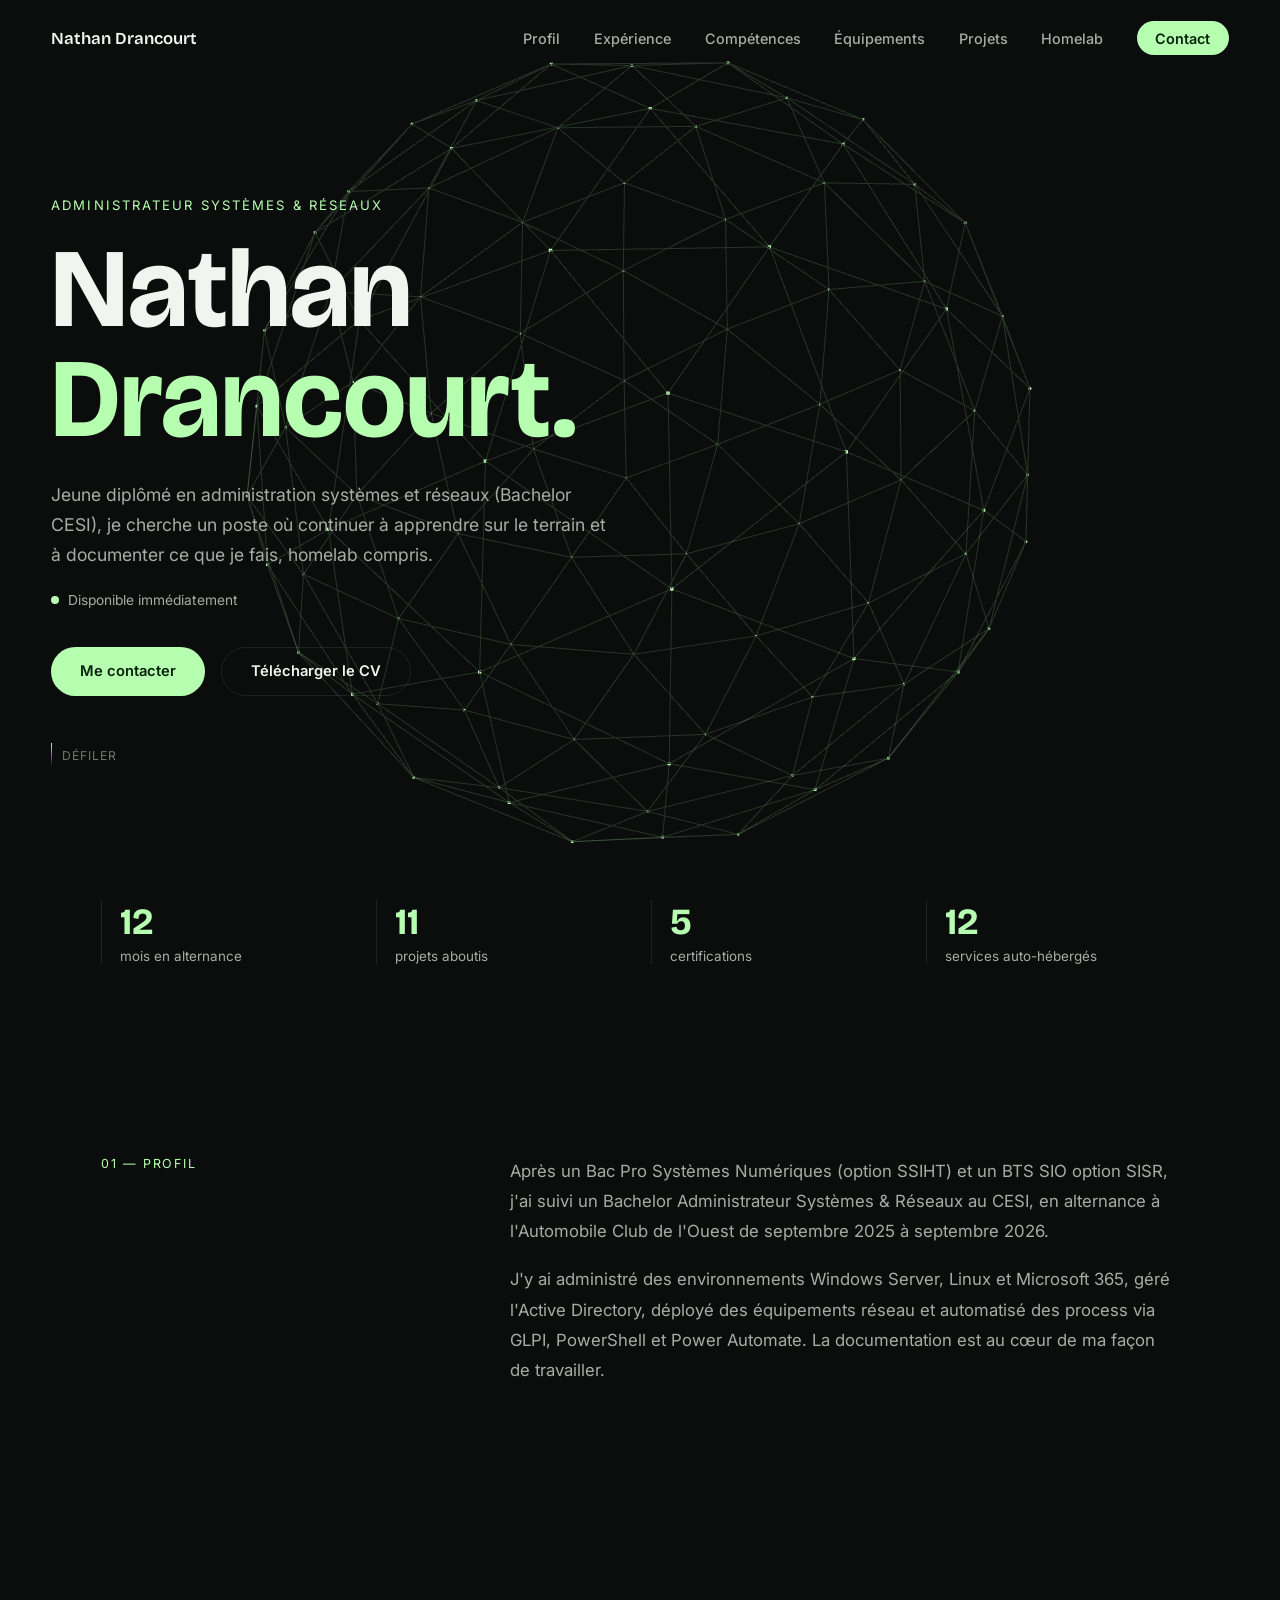
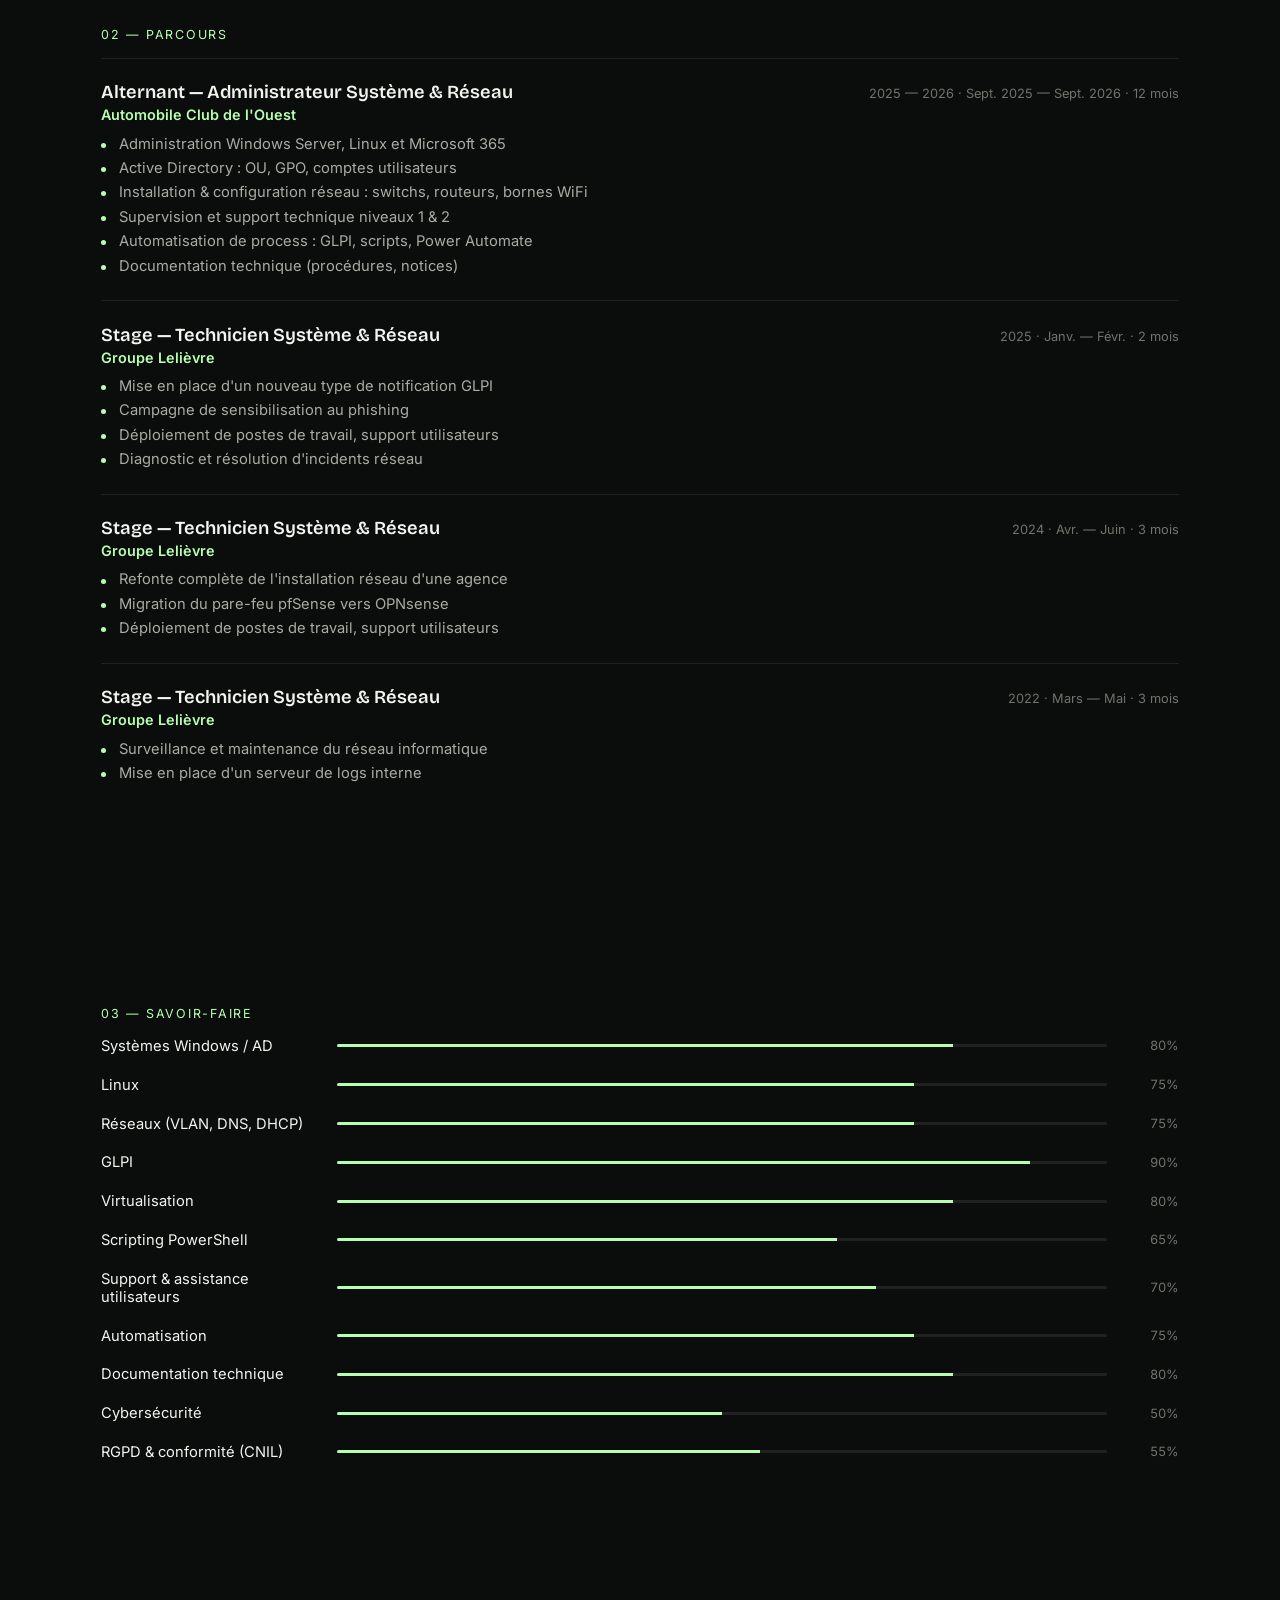
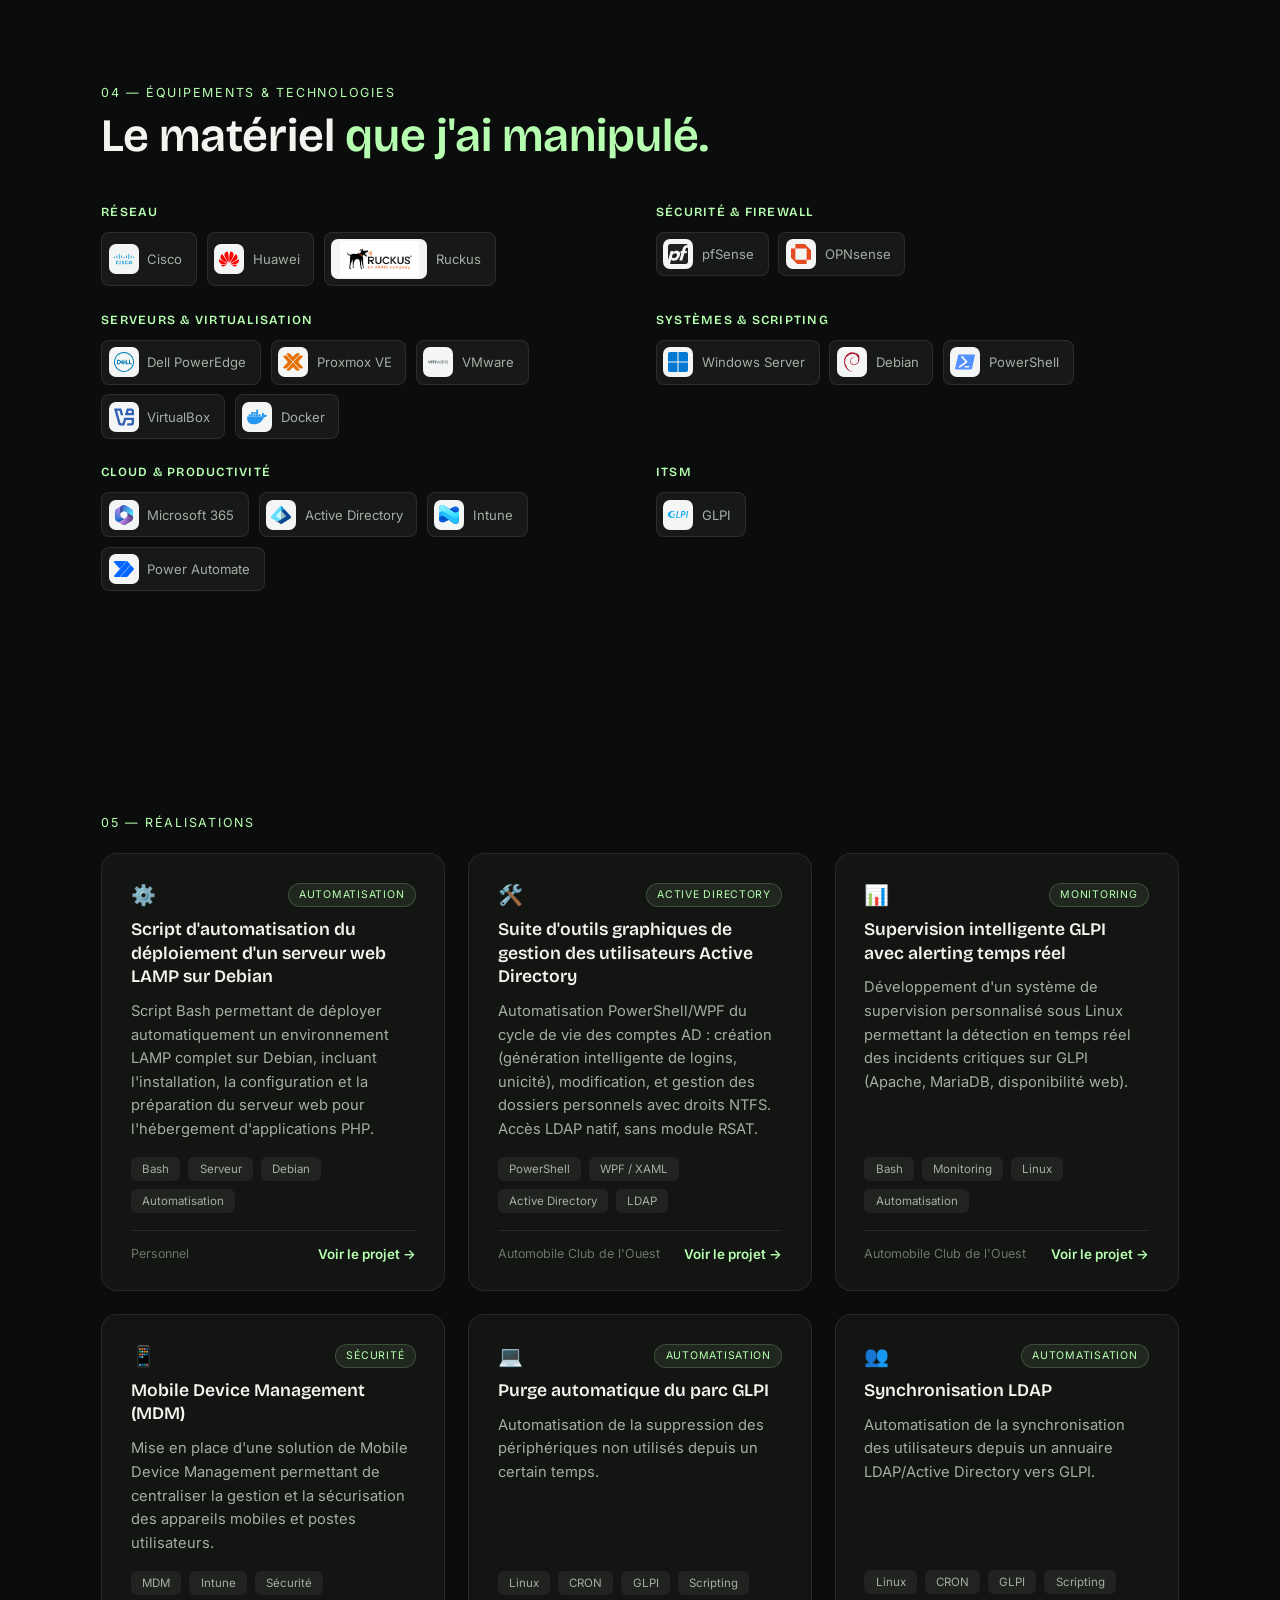
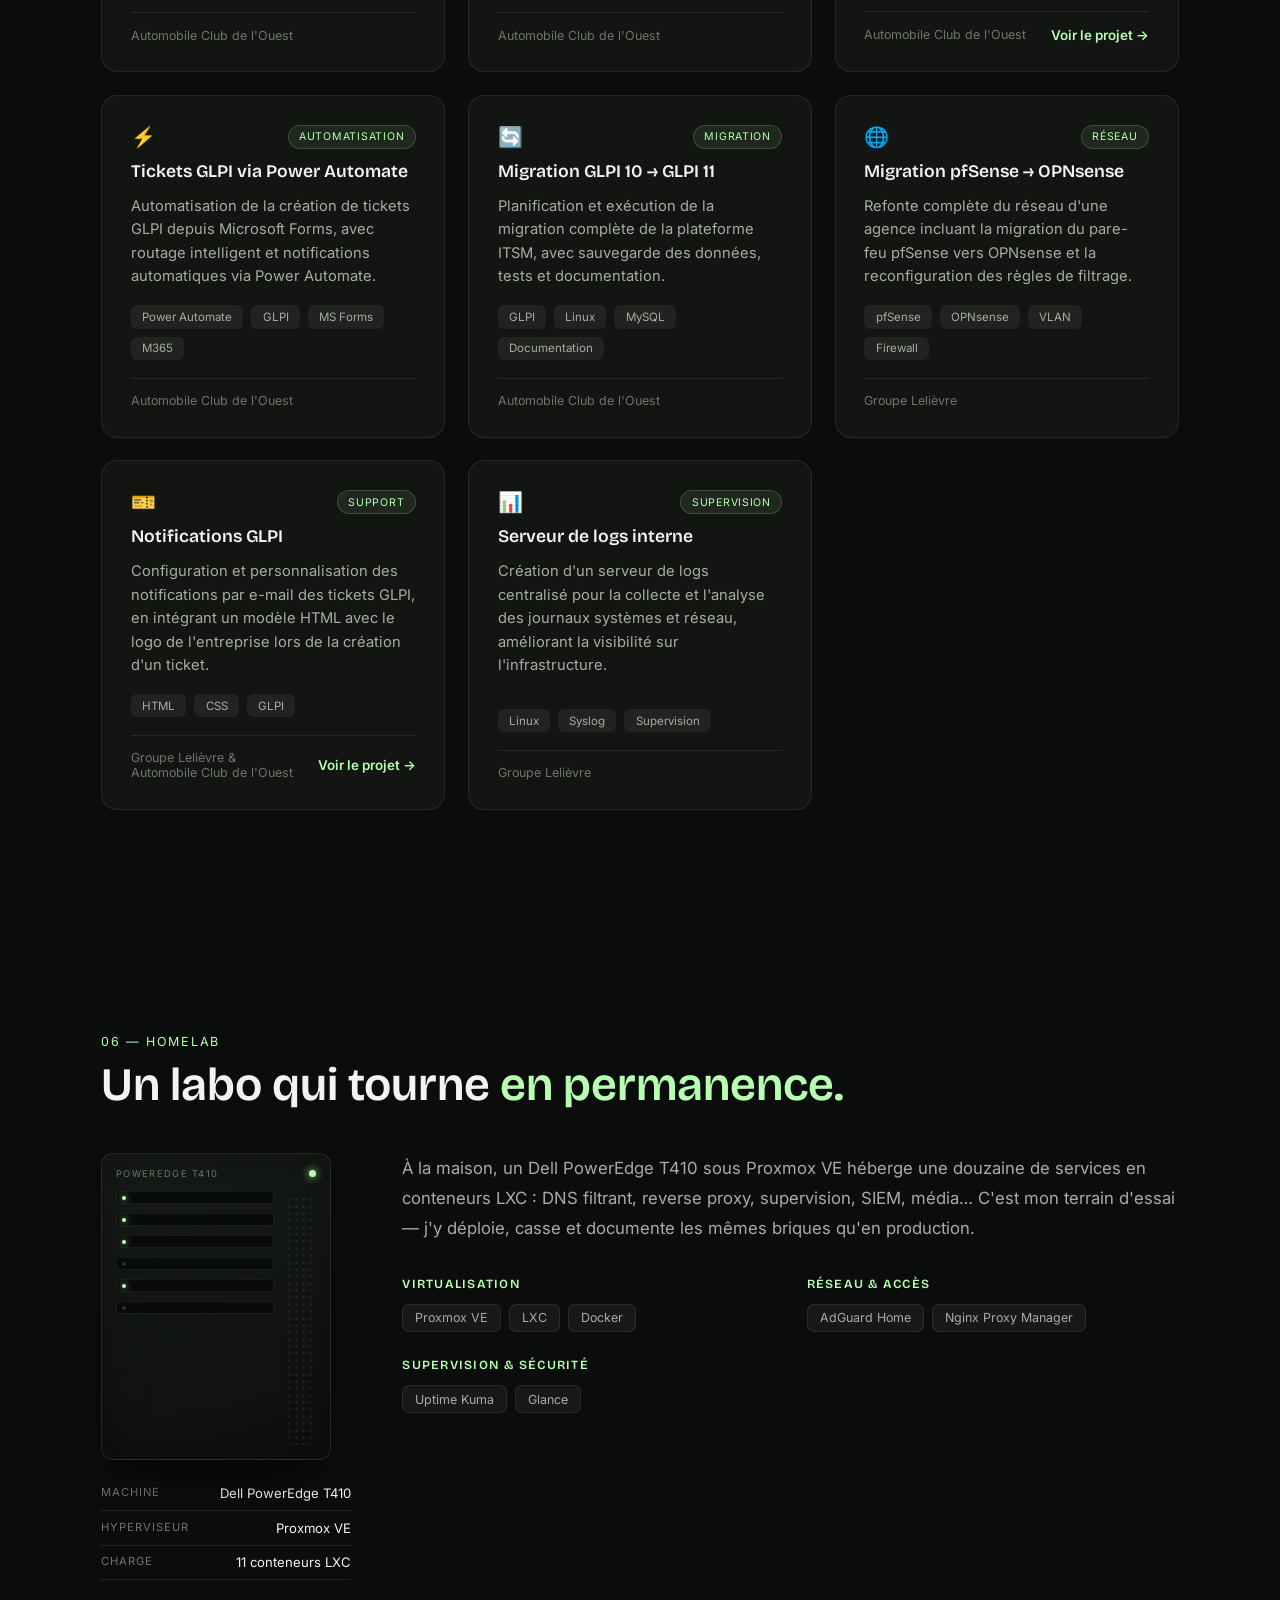
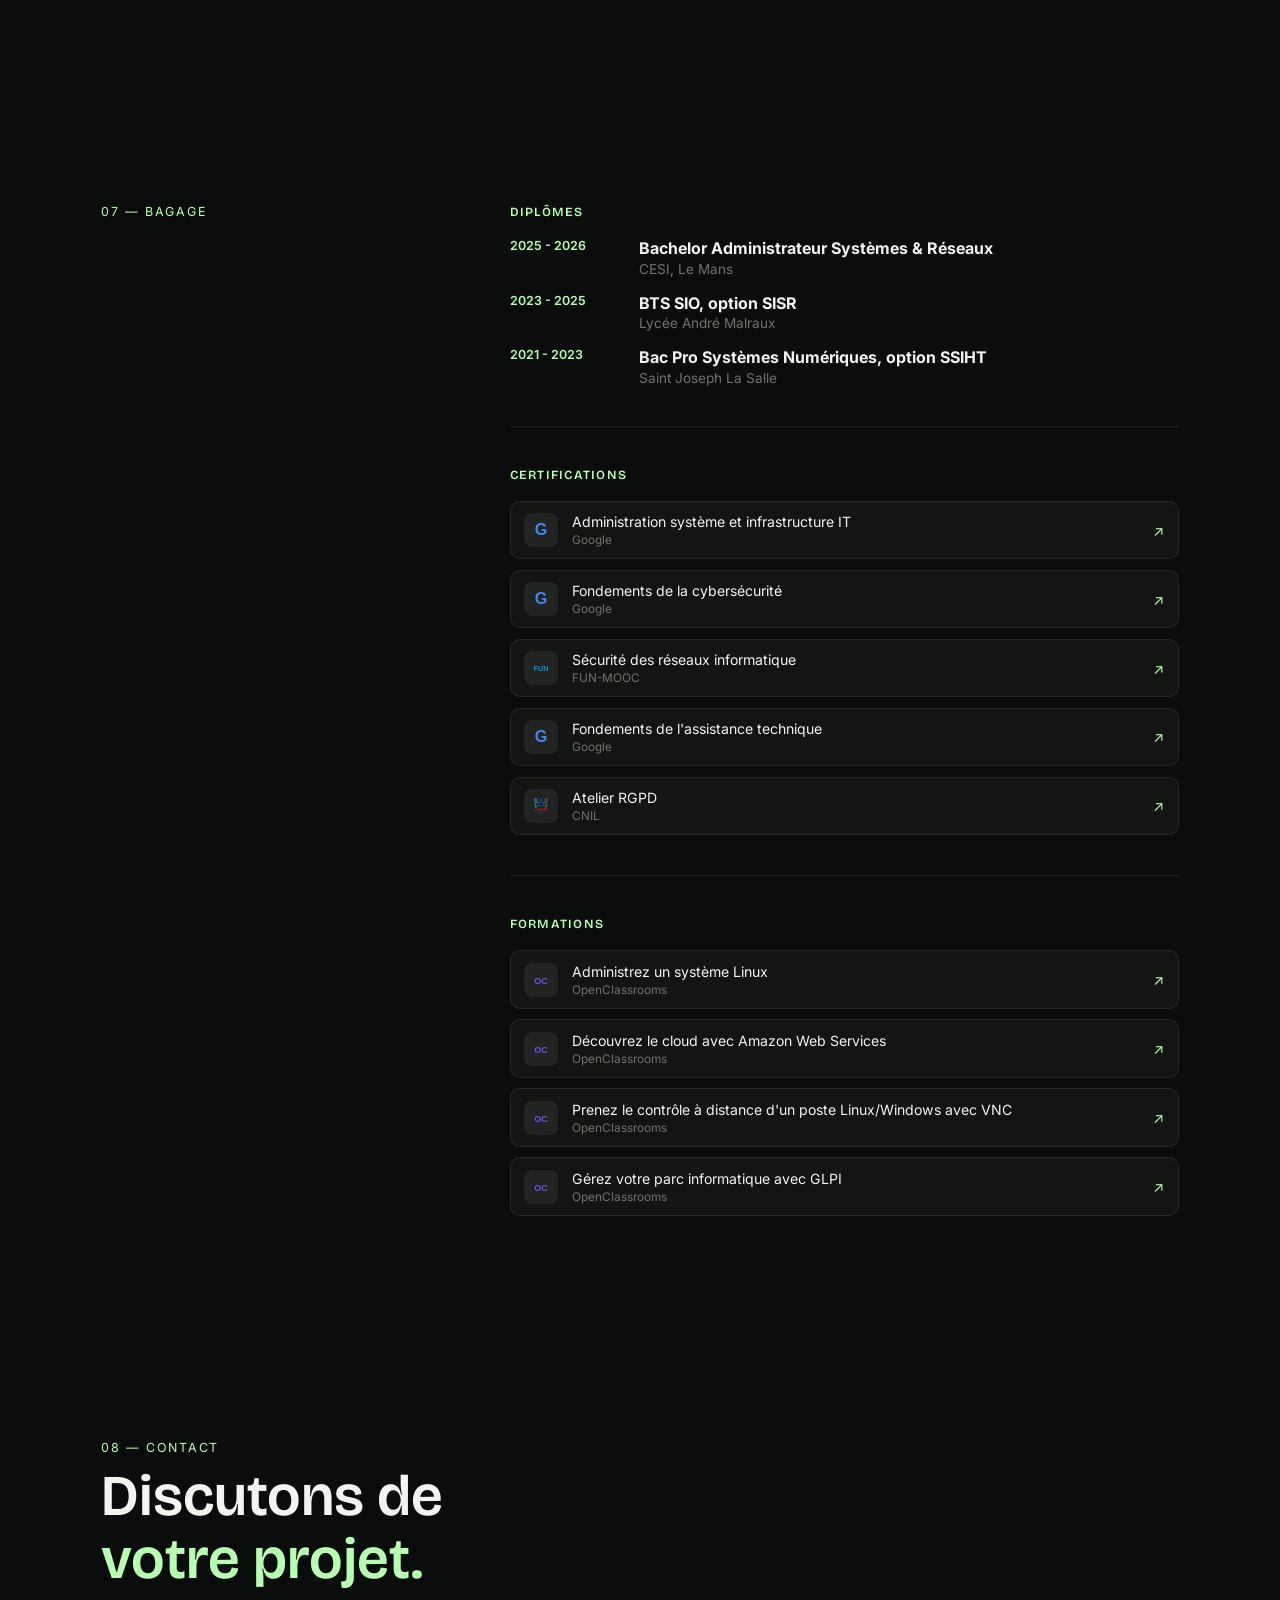
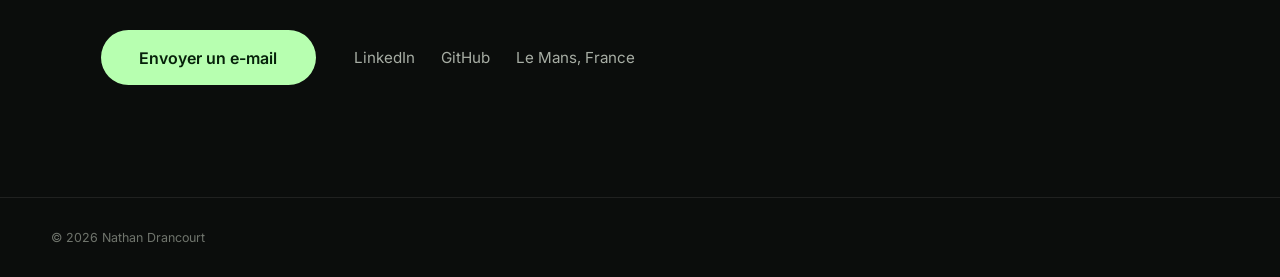
==== index.html @ 4e6fefdb "Raccourcit le titre de l'onglet Le <title> complet était tronqué dans l'onglet du navigateur ; rempl" ====
<!DOCTYPE html>
<html lang="fr">
<head>
  <meta charset="UTF-8" />
  <meta name="viewport" content="width=device-width, initial-scale=1.0" />
  <title>Nathan Drancourt</title>
  <meta name="description" content="Portfolio de Nathan Drancourt, Administrateur Systèmes & Réseaux : un an d’alternance à l’Automobile Club de l’Ouest, projets d’automatisation et homelab auto-hébergé." />
  <meta name="author" content="Nathan Drancourt" />
  <meta name="theme-color" content="#0b0d0c" />

  <!-- Open Graph / réseaux sociaux -->
  <meta property="og:type" content="website" />
  <meta property="og:site_name" content="Nathan Drancourt" />
  <meta property="og:url" content="https://imnvthan.github.io/" />
  <meta property="og:title" content="Nathan Drancourt — Administrateur Systèmes & Réseaux" />
  <meta property="og:description" content="Un an d’alternance à l’Automobile Club de l’Ouest, projets d’automatisation GLPI/PowerShell et un homelab Proxmox auto-hébergé." />
  <meta property="og:image" content="https://imnvthan.github.io/assets/og.png" />
  <meta property="og:image:width" content="1200" />
  <meta property="og:image:height" content="630" />
  <meta property="og:locale" content="fr_FR" />
  <meta name="twitter:card" content="summary_large_image" />
  <meta name="twitter:title" content="Nathan Drancourt — Administrateur Systèmes & Réseaux" />
  <meta name="twitter:description" content="Un an d’alternance à l’Automobile Club de l’Ouest, projets d’automatisation GLPI/PowerShell et un homelab Proxmox auto-hébergé." />
  <meta name="twitter:image" content="https://imnvthan.github.io/assets/og.png" />

  <link rel="icon" href="data:image/svg+xml,%3Csvg xmlns='http://www.w3.org/2000/svg' viewBox='0 0 100 100'%3E%3Crect width='100' height='100' rx='20' fill='%230b0d0c'/%3E%3Cpolygon points='50,18 82,38 82,72 50,92 18,72 18,38' fill='none' stroke='%23b7ffb0' stroke-width='4'/%3E%3C/svg%3E" />
  <link rel="preconnect" href="https://fonts.googleapis.com" />
  <link rel="preconnect" href="https://fonts.gstatic.com" crossorigin />
  <link href="https://fonts.googleapis.com/css2?family=Bricolage+Grotesque:opsz,wght@12..96,500;12..96,600;12..96,700&family=Inter:wght@400;500;600&display=swap" rel="stylesheet" />
  <link rel="stylesheet" href="assets/css/style.css?v=14" />
</head>
<body>
  <a href="#main" class="skip-link">Aller au contenu</a>

  <canvas id="scene" class="scene-canvas" aria-hidden="true"></canvas>

  <header class="nav" id="nav">
    <a href="#top" class="nav-brand">Nathan Drancourt</a>
    <button class="nav-toggle" id="navToggle" aria-label="Menu" aria-expanded="false"><span></span></button>
    <nav class="nav-links" id="navLinks">
      <a href="#about">Profil</a>
      <a href="#experience">Expérience</a>
      <a href="#skills">Compétences</a>
      <a href="#equipment">Équipements</a>
      <a href="#projects">Projets</a>
      <a href="#homelab">Homelab</a>
      <a href="#contact" class="nav-cta">Contact</a>
    </nav>
  </header>

  <main id="main">
    <section class="hero" id="top">
      <p class="hero-kicker" id="heroKicker"></p>
      <h1 class="hero-title" id="heroTitle" aria-label="Nathan Drancourt">
        <span class="line"><span class="word">Nathan</span></span>
        <span class="line"><span class="word accent">Drancourt.</span></span>
      </h1>
      <p class="hero-sub" id="heroTagline"></p>
      <p class="hero-status" id="heroStatus"><span class="status-dot" aria-hidden="true"></span></p>
      <div class="hero-actions">
        <a href="#contact" class="btn btn-primary" data-magnetic><span>Me contacter</span></a>
        <a href="#" class="btn btn-ghost" id="heroCv" download data-magnetic><span>Télécharger le CV</span></a>
      </div>
      <div class="scroll-cue" aria-hidden="true"><span></span>défiler</div>
    </section>

    <section class="stats" id="stats">
      <div class="stats-inner" id="statsInner"></div>
    </section>

    <section id="about" class="panel">
      <div class="panel-inner two-col">
        <p class="kicker">01 — Profil</p>
        <div>
          <div class="prose" id="aboutProse"></div>
        </div>
      </div>
    </section>

    <section id="experience" class="panel">
      <div class="panel-inner">
        <p class="kicker">02 — Parcours</p>
        <div class="timeline" id="timeline"></div>
      </div>
    </section>

    <section id="skills" class="panel">
      <div class="panel-inner">
        <p class="kicker">03 — Savoir-faire</p>
        <div class="skill-rows" id="skillRows"></div>
      </div>
    </section>

    <section id="equipment" class="panel">
      <div class="panel-inner">
        <p class="kicker">04 — Équipements &amp; technologies</p>
        <h2 class="homelab-title">Le matériel <span class="accent">que j'ai manipulé.</span></h2>
        <div class="stack-groups" id="equipmentStack"></div>
      </div>
    </section>

    <section id="projects" class="panel">
      <div class="panel-inner">
        <p class="kicker">05 — Réalisations</p>
        <div class="project-grid" id="projectGrid"></div>
      </div>
    </section>

    <section id="homelab" class="panel">
      <div class="panel-inner">
        <p class="kicker">06 — Homelab</p>
        <h2 class="homelab-title">Un labo qui tourne <span class="accent">en permanence.</span></h2>
        <div class="homelab-grid">
          <div class="homelab-rig">
            <div class="server" aria-hidden="true">
              <div class="server-head">
                <span class="server-brand">PowerEdge T410</span>
                <span class="server-led"></span>
              </div>
              <span class="server-bay live"></span>
              <span class="server-bay live"></span>
              <span class="server-bay live"></span>
              <span class="server-bay"></span>
              <span class="server-bay live"></span>
              <span class="server-bay"></span>
            </div>
            <dl class="spec-list" id="homelabSpecs"></dl>
          </div>
          <div class="homelab-main">
            <p class="homelab-intro" id="homelabIntro"></p>
            <div class="stack-groups" id="homelabStack"></div>
          </div>
        </div>
      </div>
    </section>

    <section id="learning" class="panel">
      <div class="panel-inner two-col">
        <p class="kicker">07 — Bagage</p>
        <div class="bagage-cols">
          <div class="bagage-block">
            <h3 class="bagage-subhead">Diplômes</h3>
            <ul class="edu-list" id="eduList"></ul>
          </div>
          <div class="bagage-block">
            <h3 class="bagage-subhead">Certifications</h3>
            <div class="cert-list" id="certList"></div>
          </div>
          <div class="bagage-block">
            <h3 class="bagage-subhead">Formations</h3>
            <div class="cert-list" id="formationList"></div>
          </div>
        </div>
      </div>
    </section>

    <section id="contact" class="panel contact-panel">
      <div class="panel-inner">
        <p class="kicker">08 — Contact</p>
        <h2 class="contact-title">Discutons de<br /><span class="accent">votre projet.</span></h2>
        <div class="contact-row">
          <a href="#" class="btn btn-primary btn-lg" id="contactMail" data-magnetic><span>Envoyer un e-mail</span></a>
          <div class="contact-links">
            <a href="#" id="linkedinLink" target="_blank" rel="noopener noreferrer">LinkedIn</a>
            <a href="#" id="githubLink" target="_blank" rel="noopener noreferrer">GitHub</a>
            <span id="locationText"></span>
          </div>
        </div>
      </div>
    </section>
  </main>

  <footer class="site-footer">
    <span>© <span id="year"></span> Nathan Drancourt</span>
  </footer>

  <script src="assets/vendor/three.min.js"></script>
  <script src="assets/vendor/gsap.min.js"></script>
  <script src="assets/vendor/ScrollTrigger.min.js"></script>
  <script src="assets/js/data.js?v=16"></script>
  <script src="assets/js/scene.js?v=1"></script>
  <script src="assets/js/main.js?v=12"></script>
</body>
</html>
---- assets/css/style.css ----
*, *::before, *::after { box-sizing: border-box; margin: 0; padding: 0; }

:root {
  --bg: #0b0d0c;
  --surface: #121512;
  --line: #ffffff16;
  --ink: #f2f4f0;
  --ink-soft: #a7ada4;
  --muted: #6f746c;
  --accent: #b7ffb0;
  --font-display: 'Bricolage Grotesque', sans-serif;
  --font-body: 'Inter', sans-serif;
  --maxw: 1180px;
}

html { scroll-behavior: smooth; }
body { background: var(--bg); color: var(--ink); font-family: var(--font-body); overflow-x: hidden; position: relative; }

::selection { background: var(--accent); color: #06210a; }
.accent { color: var(--accent); }
.skip-link { position: absolute; left: 1rem; top: -3rem; background: var(--accent); color: #06210a; padding: 0.6rem 1.2rem; border-radius: 6px; text-decoration: none; z-index: 1000; transition: top 0.2s; font-weight: 600; }
.skip-link:focus { top: 1rem; }

.scene-canvas { position: fixed; inset: 0; z-index: 0; pointer-events: none; }
body.no-scene .scene-canvas { display: none; }

/* ============ NAV ============ */
.nav {
  position: fixed; top: 0; left: 0; right: 0; z-index: 200; display: flex; align-items: center; justify-content: space-between;
  padding: 1.3rem 4vw; transition: background 0.3s, border-color 0.3s; border-bottom: 1px solid transparent;
}
.nav.scrolled { background: #0b0d0cd9; backdrop-filter: blur(12px); border-color: var(--line); }
.nav-brand { font-family: var(--font-display); font-weight: 600; font-size: 1.05rem; color: var(--ink); text-decoration: none; }
.nav-links { display: flex; align-items: center; gap: 2.1rem; }
.nav-links a { color: var(--ink-soft); text-decoration: none; font-size: 0.9rem; font-weight: 500; transition: color 0.2s; }
.nav-links a:hover, .nav-links a.active { color: var(--ink); }
.nav-cta { background: var(--accent); color: #06210a !important; padding: 0.55rem 1.15rem; border-radius: 999px; font-weight: 600 !important; }
.nav-toggle { display: none; width: 40px; height: 40px; background: none; border: 1px solid var(--line); border-radius: 8px; cursor: pointer; position: relative; }
.nav-toggle span, .nav-toggle span::before, .nav-toggle span::after { content: ''; position: absolute; left: 10px; right: 10px; height: 2px; background: var(--ink); transition: transform 0.2s, opacity 0.2s; }
.nav-toggle span { top: 19px; }
.nav-toggle span::before { top: -7px; }
.nav-toggle span::after { top: 7px; }
.nav-toggle[aria-expanded="true"] span { background: transparent; }
.nav-toggle[aria-expanded="true"] span::before { transform: translateY(7px) rotate(45deg); }
.nav-toggle[aria-expanded="true"] span::after { transform: translateY(-7px) rotate(-45deg); }

/* ============ LAYOUT ============ */
main { position: relative; z-index: 10; }
.panel-inner { max-width: var(--maxw); margin: 0 auto; padding: 0 4vw; }
.panel { padding: 7rem 0; }
.two-col { display: grid; grid-template-columns: 0.7fr 1.3fr; gap: 3rem; }
.kicker { font-family: var(--font-body); font-size: 0.78rem; letter-spacing: 0.14em; text-transform: uppercase; color: var(--accent); }

/* ============ HERO ============ */
.hero { min-height: 100vh; display: flex; flex-direction: column; justify-content: center; padding: 8rem 4vw 4rem; }
.hero-kicker {
  font-size: 0.82rem; letter-spacing: 0.16em; text-transform: uppercase; color: var(--accent);
  margin-bottom: 1.4rem; opacity: 0; transform: translateY(14px);
}
.hero-title { font-family: var(--font-display); font-weight: 700; font-size: clamp(3rem, 10vw, 7rem); line-height: 0.98; margin-bottom: 1.6rem; }
.line { display: block; overflow: hidden; }
.word { display: inline-block; will-change: transform; }
.hero-sub { max-width: 560px; font-size: 1.1rem; color: var(--ink-soft); line-height: 1.7; margin-bottom: 1.4rem; opacity: 0; transform: translateY(14px); }
.hero-status { display: inline-flex; align-items: center; gap: 0.55rem; font-size: 0.86rem; color: var(--ink-soft); margin-bottom: 2.4rem; opacity: 0; transform: translateY(14px); }
.status-dot { width: 8px; height: 8px; border-radius: 50%; background: var(--accent); box-shadow: 0 0 0 0 #b7ffb066; animation: status-ping 2.8s ease-out infinite; flex-shrink: 0; }
@keyframes status-ping { 0% { box-shadow: 0 0 0 0 #b7ffb066; } 70%, 100% { box-shadow: 0 0 0 8px #b7ffb000; } }
.hero-actions { display: flex; gap: 1rem; flex-wrap: wrap; margin-bottom: 3rem; opacity: 0; transform: translateY(14px); }
.btn { display: inline-flex; align-items: center; padding: 0.9rem 1.8rem; border-radius: 999px; text-decoration: none; font-weight: 600; font-size: 0.92rem; transition: transform 0.15s, background 0.2s, border-color 0.2s; will-change: transform; }
.btn span { pointer-events: none; }
.btn-primary { background: var(--accent); color: #06210a; }
.btn-primary:hover { background: #d4ffce; }
.btn-ghost { border: 1px solid var(--line); color: var(--ink); }
.btn-ghost:hover { border-color: var(--ink); }
.btn-lg { padding: 1.1rem 2.4rem; font-size: 1rem; }
.scroll-cue { display: inline-flex; align-items: center; gap: 0.6rem; font-size: 0.76rem; color: var(--muted); text-transform: uppercase; letter-spacing: 0.08em; opacity: 0; transform: translateY(14px); }
.scroll-cue span { width: 1px; height: 24px; background: linear-gradient(var(--accent), transparent); }

/* ============ STATS ============ */
.stats-inner { display: grid; grid-template-columns: repeat(4, 1fr); max-width: var(--maxw); margin: 0 auto; padding: 0 4vw 5rem; gap: 1.4rem; }
.stat { border-left: 1px solid var(--line); padding-left: 1.1rem; }
.stat-value { font-family: var(--font-display); font-size: 2.3rem; font-weight: 700; color: var(--accent); }
.stat-label { color: var(--ink-soft); font-size: 0.84rem; margin-top: 0.25rem; }

/* ============ PROSE / TIMELINE ============ */
.reveal { opacity: 0; }
.reveal.in-view { opacity: 1; }
.prose p { color: var(--ink-soft); font-size: 1.05rem; line-height: 1.8; margin-bottom: 1.1rem; }
h2, h3 { font-family: var(--font-display); font-weight: 600; }

.timeline { display: flex; flex-direction: column; gap: 1.6rem; margin-top: 1rem; }
.timeline-item { border-top: 1px solid var(--line); padding-top: 1.4rem; }
.timeline-top { display: flex; justify-content: space-between; flex-wrap: wrap; gap: 0.4rem; align-items: baseline; margin-bottom: 0.2rem; }
.timeline-top h3 { font-size: 1.15rem; }
.timeline-date { font-size: 0.8rem; color: var(--muted); white-space: nowrap; }
.timeline-company { color: var(--accent); font-weight: 600; font-size: 0.9rem; margin-bottom: 0.7rem; }
.task-list { list-style: none; display: flex; flex-direction: column; gap: 0.4rem; }
.task-list li { position: relative; padding-left: 1.1rem; color: var(--ink-soft); font-size: 0.92rem; }
.task-list li::before { content: ''; position: absolute; left: 0; top: 0.55em; width: 5px; height: 5px; border-radius: 50%; background: var(--accent); }

/* ============ SKILLS ============ */
.skill-rows { display: flex; flex-direction: column; gap: 1.3rem; margin-top: 1rem; }
.skill-row { display: grid; grid-template-columns: 220px 1fr 3.5rem; align-items: center; gap: 1rem; }
.skill-label { font-size: 0.92rem; }
.skill-bar { height: 3px; background: var(--line); border-radius: 2px; overflow: hidden; }
.skill-fill { height: 100%; width: 0%; background: var(--accent); }
.skill-num { font-size: 0.8rem; color: var(--muted); text-align: right; font-variant-numeric: tabular-nums; }

/* ============ PROJECTS ============ */
.project-grid { display: grid; grid-template-columns: repeat(3, 1fr); gap: 1.4rem; margin-top: 1.4rem; }
.project-card {
  background: var(--surface); border: 1px solid var(--line); border-radius: 16px;
  padding: 1.8rem; display: flex; flex-direction: column; gap: 0.7rem;
  transition: border-color 0.2s, transform 0.2s;
}
.project-card:hover { border-color: #ffffff33; transform: translateY(-3px); }
.project-top { display: flex; align-items: center; justify-content: space-between; gap: 0.6rem; }
.project-icon { font-size: 1.25rem; line-height: 1; }
.project-category {
  font-size: 0.66rem; text-transform: uppercase; letter-spacing: 0.07em; color: var(--accent);
  background: #b7ffb014; border: 1px solid #b7ffb030; padding: 0.28rem 0.65rem; border-radius: 20px; white-space: nowrap;
}
.project-card h3 { font-size: 1.1rem; line-height: 1.35; }
.project-card p { color: var(--ink-soft); font-size: 0.92rem; line-height: 1.6; flex: 1; }
.tag-row { display: flex; flex-wrap: wrap; gap: 0.5rem; margin-top: 0.3rem; }
.tag { font-size: 0.72rem; background: #ffffff0f; color: var(--ink-soft); padding: 0.3rem 0.7rem; border-radius: 6px; }
.project-foot {
  display: flex; align-items: center; justify-content: space-between; gap: 0.8rem;
  margin-top: 0.4rem; padding-top: 0.9rem; border-top: 1px solid var(--line);
}
.project-org { font-size: 0.78rem; color: var(--muted); }
.project-link { color: var(--accent); text-decoration: none; font-size: 0.84rem; font-weight: 600; white-space: nowrap; }
.project-link:hover { text-decoration: underline; }

/* ============ LEARNING ============ */
.bagage-cols { display: flex; flex-direction: column; gap: 2.5rem; }
.bagage-block + .bagage-block { border-top: 1px solid var(--line); padding-top: 2.5rem; }
.bagage-subhead {
  font-size: 0.78rem; text-transform: uppercase; letter-spacing: 0.1em; color: var(--accent);
  margin-bottom: 1.2rem;
}
.edu-list, .cert-list { list-style: none; display: flex; flex-direction: column; gap: 1rem; }
.edu-list li { display: flex; gap: 1.2rem; }
.edu-date { font-size: 0.78rem; color: var(--accent); font-weight: 600; white-space: nowrap; min-width: 110px; }
.edu-school { display: block; font-size: 0.85rem; color: var(--muted); margin-top: 0.15rem; }
.cert-list { gap: 0.65rem; }
.cert-item {
  display: flex; align-items: center; gap: 0.85rem; color: inherit; text-decoration: none;
  padding: 0.7rem 0.85rem; border: 1px solid var(--line); border-radius: 10px; background: var(--surface);
  transition: border-color 0.2s, transform 0.2s;
}
a.cert-item:hover { border-color: #ffffff33; transform: translateX(3px); }
.cert-logo {
  width: 34px; height: 34px; flex-shrink: 0; border-radius: 8px; object-fit: contain;
  background: #ffffff10; padding: 5px;
}
.cert-logo--txt {
  display: flex; align-items: center; justify-content: center; padding: 0;
  font-family: var(--font-display); font-weight: 700; color: var(--accent); font-size: 1rem;
}
.cert-body { display: flex; flex-direction: column; gap: 0.12rem; min-width: 0; }
.cert-name { font-size: 0.88rem; color: var(--ink); line-height: 1.3; }
.cert-issuer { font-size: 0.74rem; color: var(--muted); }
.cert-go { margin-left: auto; color: var(--accent); font-size: 0.9rem; flex-shrink: 0; }

/* ============ HOMELAB ============ */
.homelab-title { font-size: clamp(1.9rem, 4.5vw, 2.9rem); line-height: 1.1; margin: 0.7rem 0 2.6rem; }
.homelab-grid { display: grid; grid-template-columns: 250px 1fr; gap: 3.2rem; align-items: start; }
.homelab-rig { display: flex; flex-direction: column; gap: 1.6rem; }

.server {
  position: relative; width: 100%; max-width: 230px; aspect-ratio: 3 / 4; align-self: start;
  background: linear-gradient(160deg, #171b17, #0d100d);
  border: 1px solid var(--line); border-radius: 12px; padding: 14px;
  display: flex; flex-direction: column; gap: 9px;
  box-shadow: inset 0 0 44px #00000055, 0 24px 44px -22px #000;
}
.server::before {
  content: ''; position: absolute; right: 14px; top: 42px; bottom: 14px; width: 30px;
  background-image: radial-gradient(circle, #ffffff1f 1px, transparent 1.5px);
  background-size: 7px 7px; border-radius: 4px; opacity: 0.55;
}
.server-head { display: flex; align-items: center; justify-content: space-between; margin-bottom: 3px; }
.server-brand { font-size: 0.58rem; letter-spacing: 0.14em; color: var(--muted); text-transform: uppercase; }
.server-led {
  width: 7px; height: 7px; border-radius: 50%; background: var(--accent);
  box-shadow: 0 0 9px var(--accent); animation: led-pulse 2.4s ease-in-out infinite;
}
.server-bay {
  height: 13px; width: calc(100% - 42px); border-radius: 3px;
  background: #090b09; border: 1px solid #ffffff12; position: relative;
}
.server-bay::after {
  content: ''; position: absolute; left: 5px; top: 50%; transform: translateY(-50%);
  width: 4px; height: 4px; border-radius: 50%; background: #ffffff26;
}
.server-bay.live::after { background: var(--accent); box-shadow: 0 0 6px var(--accent); }
@keyframes led-pulse { 0%, 100% { opacity: 1; } 50% { opacity: 0.28; } }

.spec-list { display: flex; flex-direction: column; gap: 0.55rem; }
.spec-item { display: flex; justify-content: space-between; gap: 1rem; border-bottom: 1px solid var(--line); padding-bottom: 0.55rem; }
.spec-item dt { font-size: 0.7rem; text-transform: uppercase; letter-spacing: 0.09em; color: var(--muted); flex-shrink: 0; }
.spec-item dd { font-size: 0.82rem; color: var(--ink); text-align: right; }

.homelab-main { display: flex; flex-direction: column; gap: 2rem; }
.homelab-intro { color: var(--ink-soft); font-size: 1.05rem; line-height: 1.8; }
.stack-groups { display: grid; grid-template-columns: repeat(2, 1fr); gap: 1.6rem 2rem; }
.stack-group h3 { font-size: 0.78rem; text-transform: uppercase; letter-spacing: 0.1em; color: var(--accent); margin-bottom: 0.8rem; }
.stack-chips { display: flex; flex-wrap: wrap; gap: 0.5rem; }
.stack-chips span {
  font-size: 0.78rem; color: var(--ink-soft); background: #ffffff0d;
  border: 1px solid var(--line); padding: 0.35rem 0.75rem; border-radius: 7px;
}

.equip-chips { display: flex; flex-wrap: wrap; gap: 0.6rem; }
.equip-chip {
  display: flex; align-items: center; gap: 0.55rem; font-size: 0.82rem; color: var(--ink-soft);
  background: #ffffff0d; border: 1px solid var(--line); padding: 0.4rem 0.85rem 0.4rem 0.4rem;
  border-radius: 8px;
}
.equip-logo {
  width: 30px; height: 30px; flex-shrink: 0; border-radius: 7px; object-fit: contain;
  background: #f4f6f5; padding: 5px;
}
.equip-logo--txt {
  display: flex; align-items: center; justify-content: center; padding: 0; background: #ffffff10;
  font-family: var(--font-display); font-weight: 700; color: var(--accent); font-size: 0.9rem;
}

/* ============ CONTACT ============ */
.contact-title { font-size: clamp(2.2rem, 6vw, 3.6rem); line-height: 1.1; margin: 0.6rem 0 2.4rem; }
.contact-row { display: flex; align-items: center; gap: 2.4rem; flex-wrap: wrap; }
.contact-links { display: flex; gap: 1.6rem; flex-wrap: wrap; }
.contact-links a, .contact-links span { color: var(--ink-soft); text-decoration: none; font-size: 0.95rem; }
.contact-links a:hover { color: var(--ink); }

/* ============ FOOTER ============ */
.site-footer { position: relative; z-index: 10; padding: 2rem 4vw; border-top: 1px solid var(--line); font-size: 0.78rem; color: var(--muted); }

@media (prefers-reduced-motion: reduce) {
  html { scroll-behavior: auto; }
  .hero-kicker, .hero-sub, .hero-status, .hero-actions, .scroll-cue, .reveal { opacity: 1; transform: none; }
  .server-led, .status-dot { animation: none; }
}

@media (max-width: 900px) {
  .two-col { grid-template-columns: 1fr; }
  .stats-inner { grid-template-columns: repeat(2, 1fr); }
  .homelab-grid { grid-template-columns: 1fr; gap: 2.4rem; }
  .server { align-self: center; }
  .stack-groups { grid-template-columns: 1fr; }
  .skill-row { grid-template-columns: 1fr; gap: 0.4rem; }
  .skill-num { text-align: left; }
  .project-grid { grid-template-columns: repeat(2, 1fr); }
}

@media (max-width: 720px) {
  .nav-toggle { display: block; }
  .nav-links {
    position: absolute; top: 100%; left: 0; right: 0; background: #0b0d0cf5; backdrop-filter: blur(14px);
    border-bottom: 1px solid var(--line); flex-direction: column; align-items: flex-start; gap: 0; padding: 0 4vw;
    max-height: 0; overflow: hidden; transition: max-height 0.3s ease;
  }
  .nav-links.open { max-height: 360px; padding: 0.8rem 4vw 1.4rem; }
  .nav-links a { padding: 0.7rem 0; width: 100%; }
  .hero { padding-top: 7rem; }
  .panel { padding: 4.5rem 0; }
  .contact-row { flex-direction: column; align-items: flex-start; gap: 1.4rem; }
  .project-grid { grid-template-columns: 1fr; }
}
.equip-logo[src$="ruckus.jpg"] { width: 96px; height: 40px; padding: 2px; }
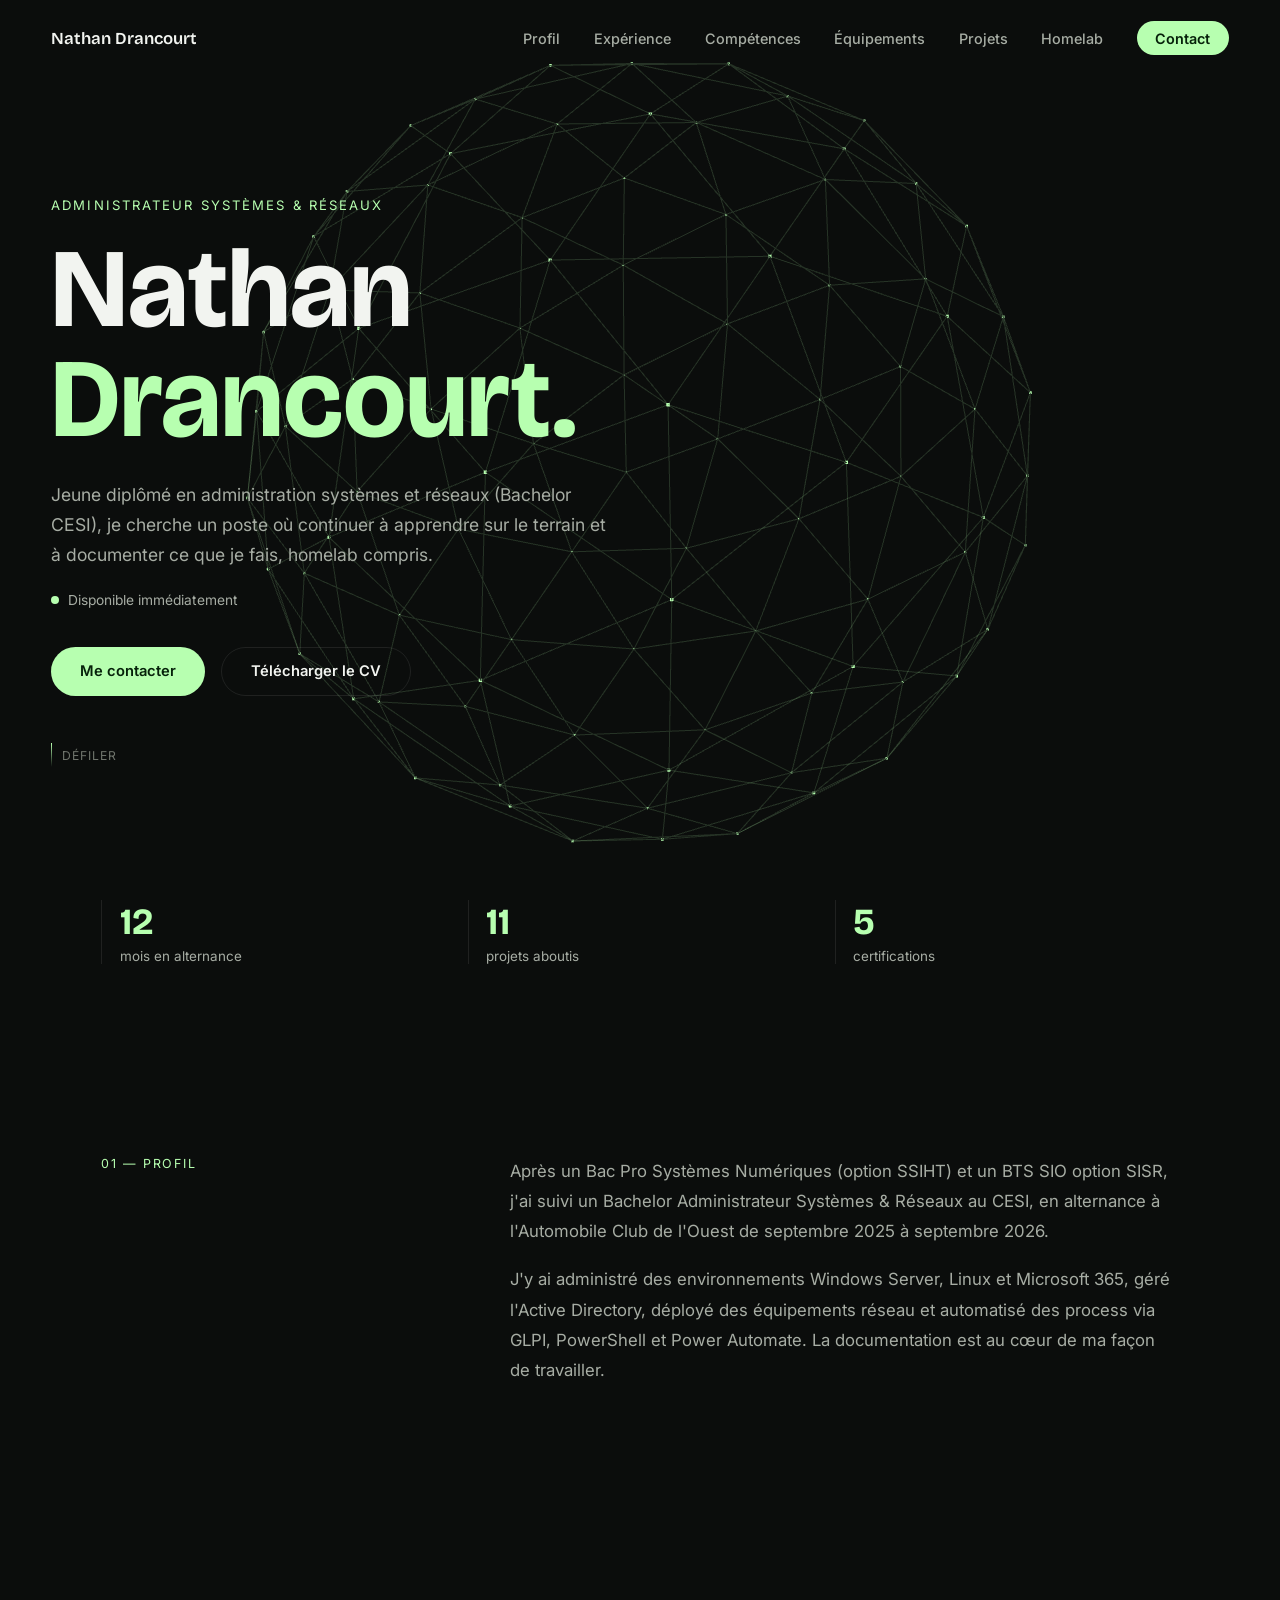
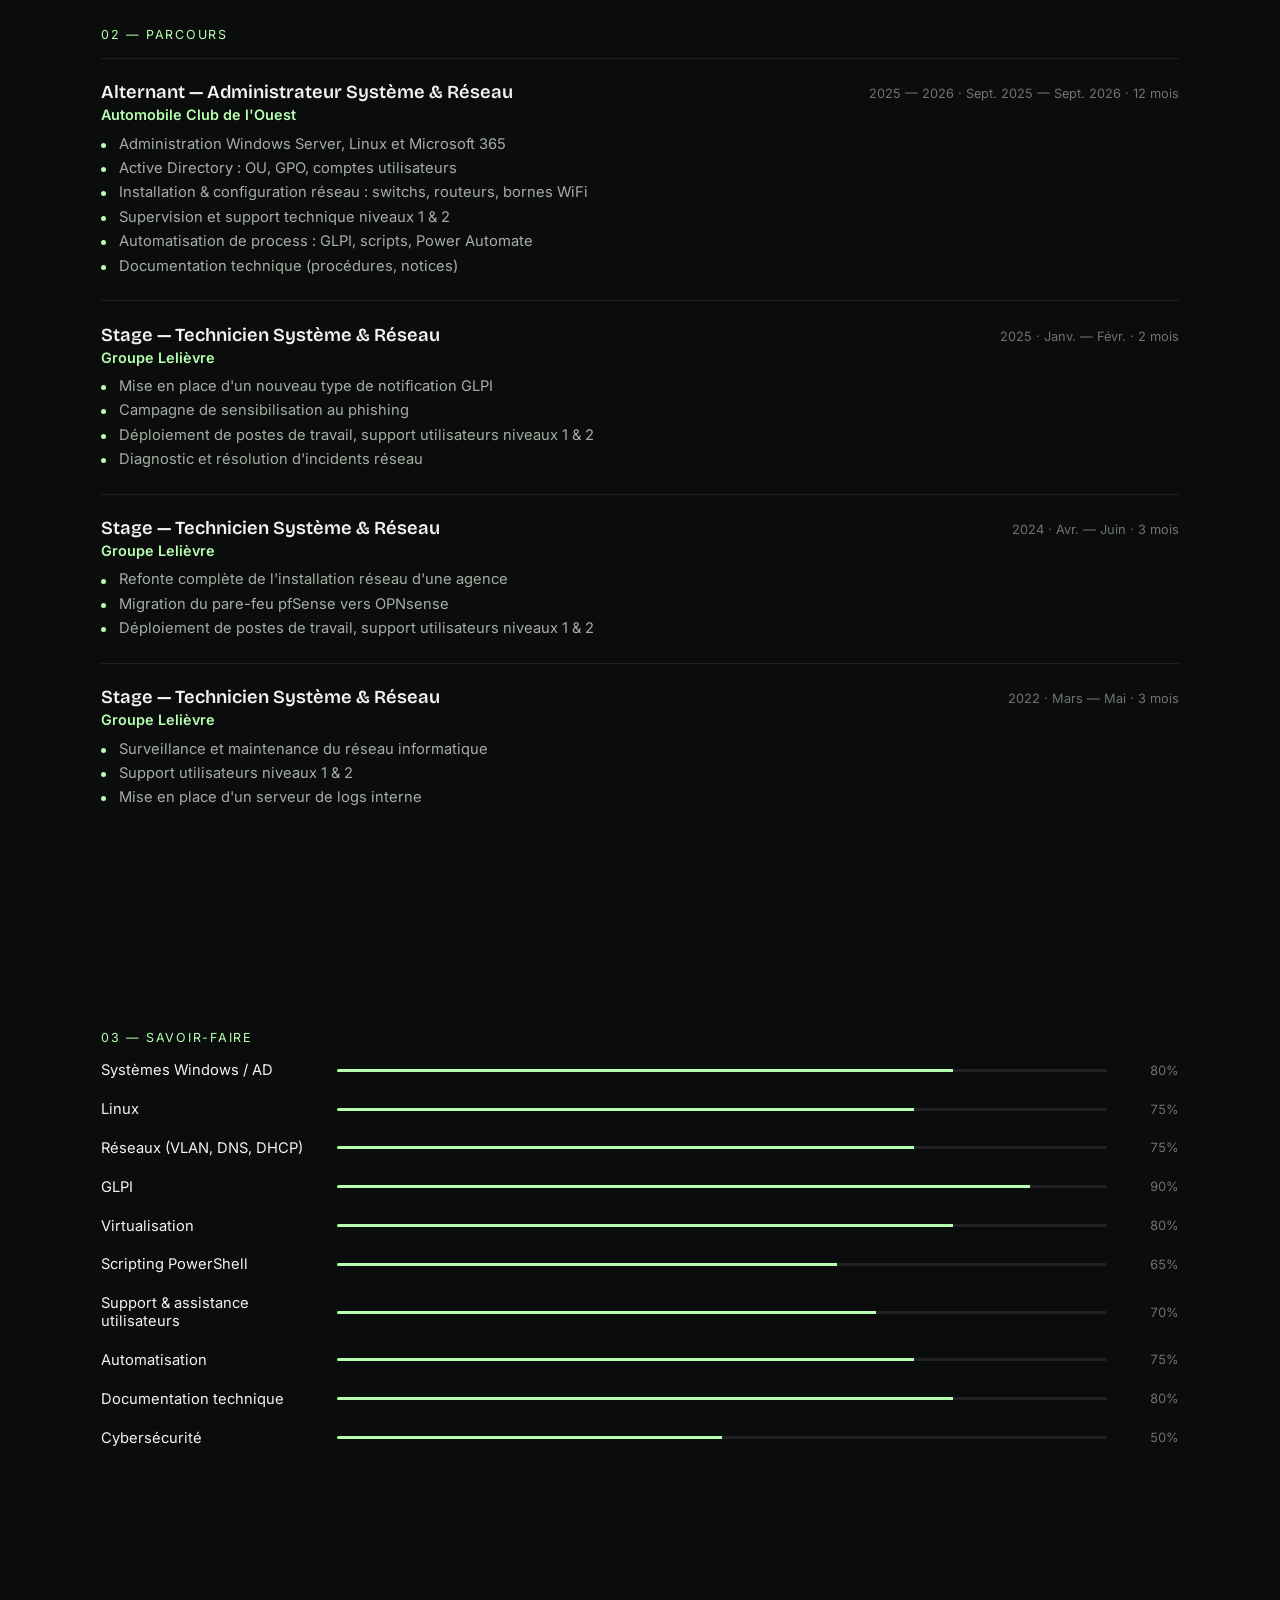
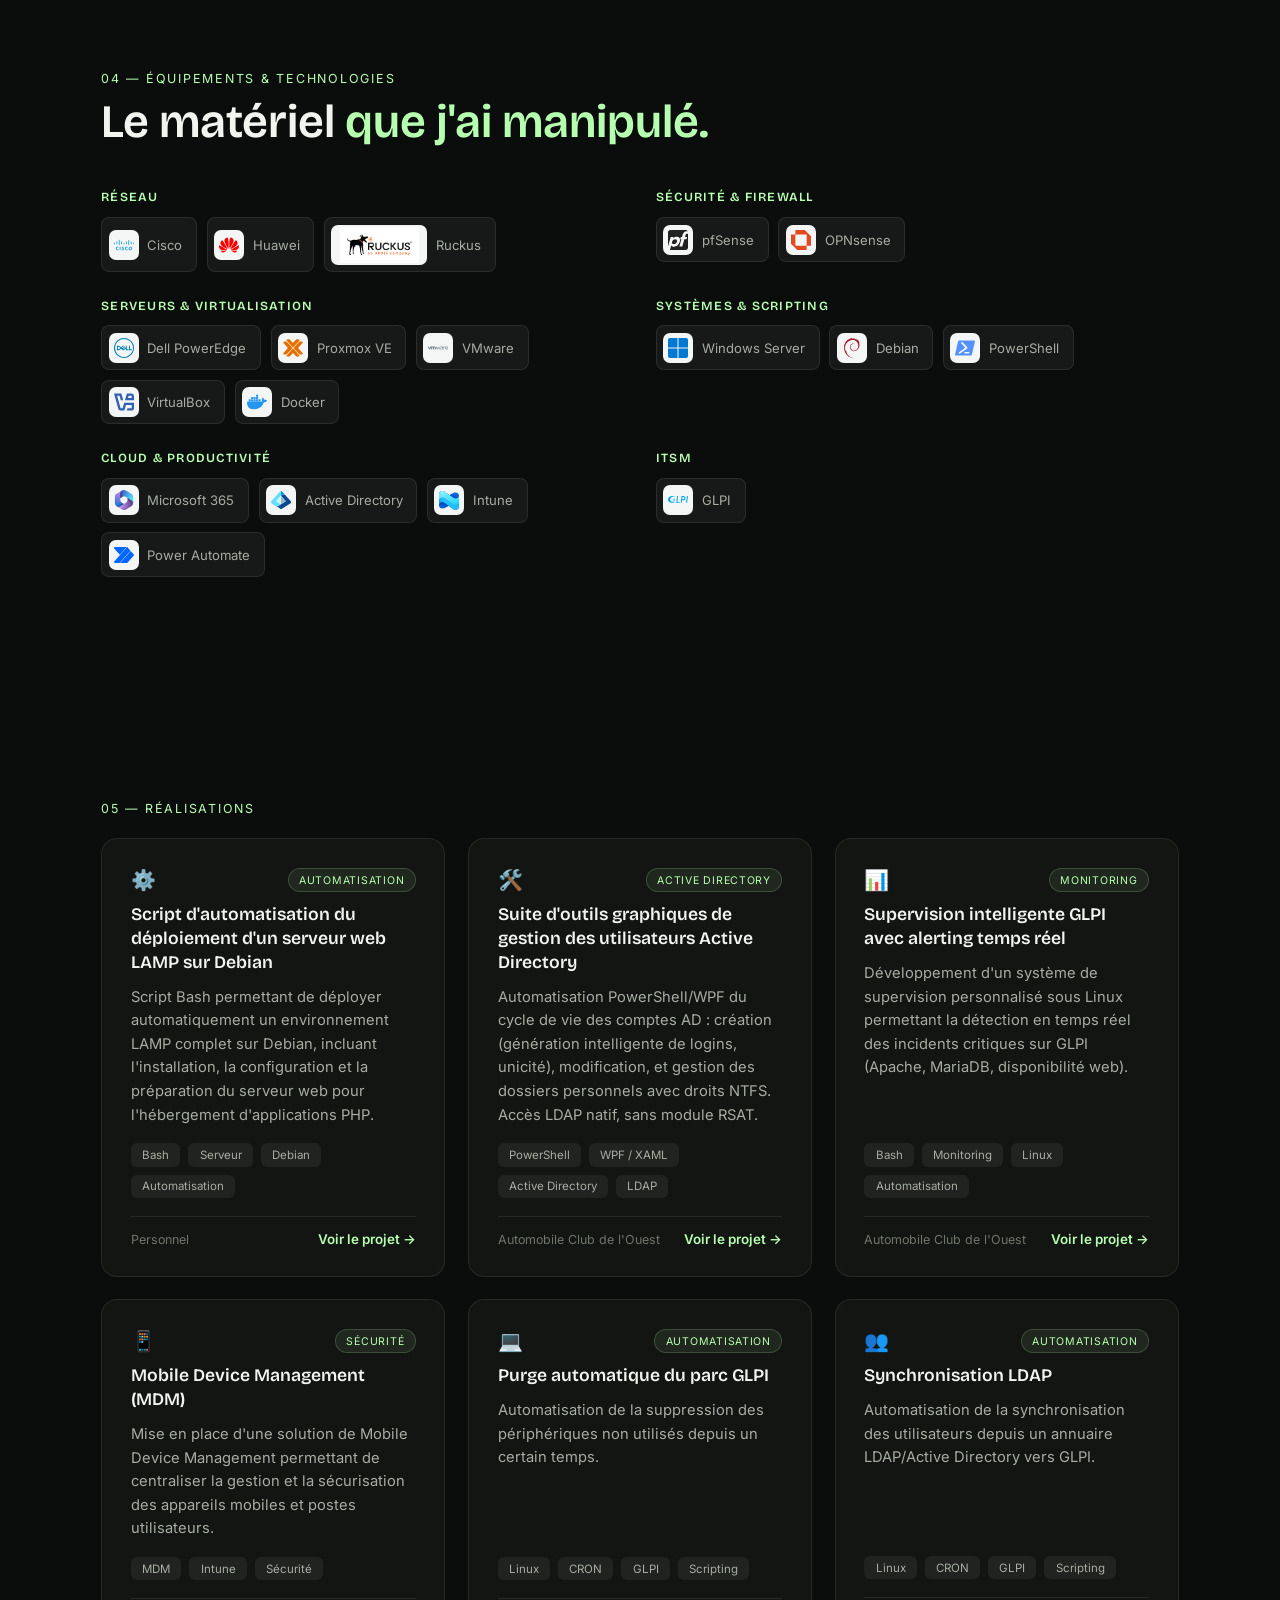
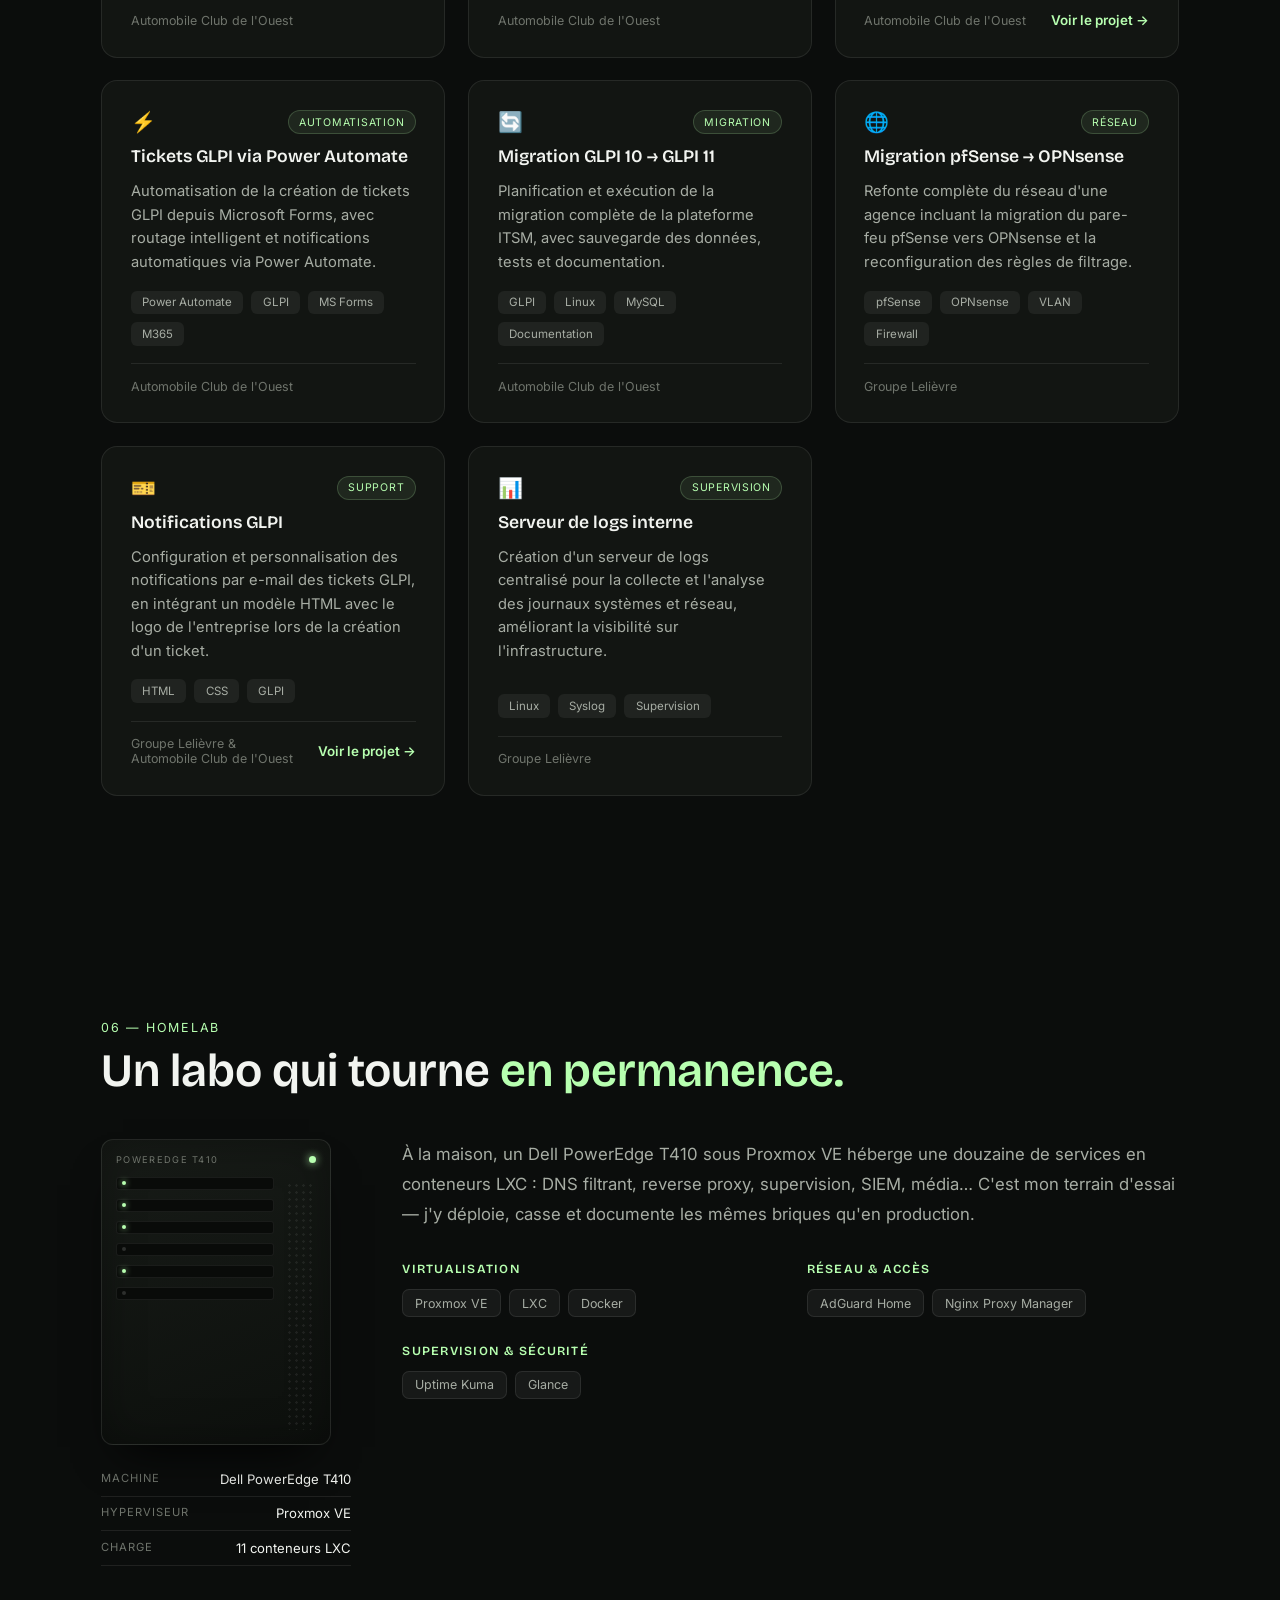
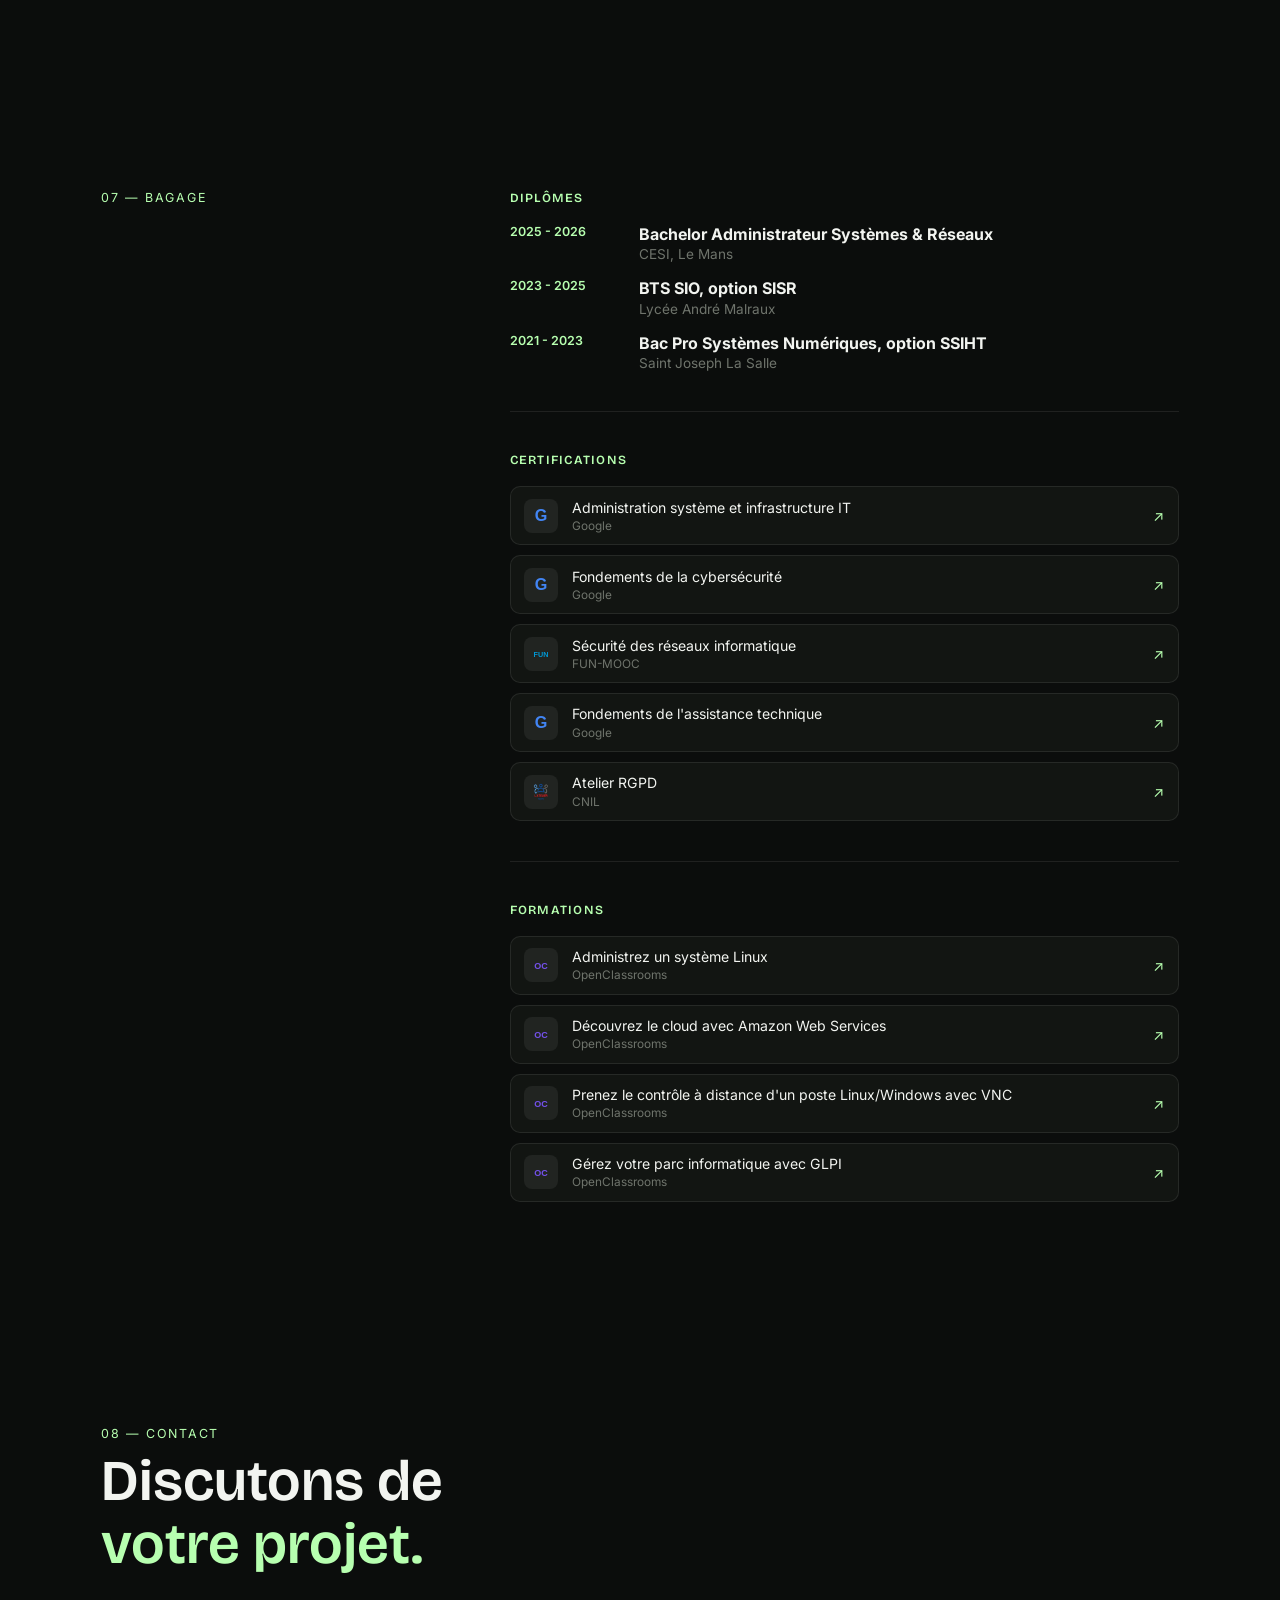
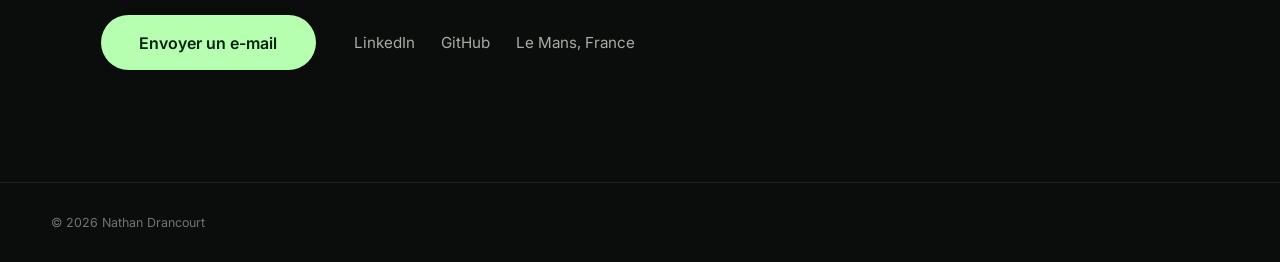
==== commit 1b384f53: "Retire la stat "services auto-hébergés" Grille des chiffres passée à 3 colonnes pour ne pas laisser " ====
--- a/index.html
+++ b/index.html
@@ -27,7 +27,7 @@
   <link rel="preconnect" href="https://fonts.googleapis.com" />
   <link rel="preconnect" href="https://fonts.gstatic.com" crossorigin />
   <link href="https://fonts.googleapis.com/css2?family=Bricolage+Grotesque:opsz,wght@12..96,500;12..96,600;12..96,700&family=Inter:wght@400;500;600&display=swap" rel="stylesheet" />
-  <link rel="stylesheet" href="assets/css/style.css?v=14" />
+  <link rel="stylesheet" href="assets/css/style.css?v=15" />
 </head>
 <body>
   <a href="#main" class="skip-link">Aller au contenu</a>
--- a/assets/css/style.css
+++ b/assets/css/style.css
@@ -76,7 +76,7 @@
 .scroll-cue span { width: 1px; height: 24px; background: linear-gradient(var(--accent), transparent); }
 
 /* ============ STATS ============ */
-.stats-inner { display: grid; grid-template-columns: repeat(4, 1fr); max-width: var(--maxw); margin: 0 auto; padding: 0 4vw 5rem; gap: 1.4rem; }
+.stats-inner { display: grid; grid-template-columns: repeat(3, 1fr); max-width: var(--maxw); margin: 0 auto; padding: 0 4vw 5rem; gap: 1.4rem; }
 .stat { border-left: 1px solid var(--line); padding-left: 1.1rem; }
 .stat-value { font-family: var(--font-display); font-size: 2.3rem; font-weight: 700; color: var(--accent); }
 .stat-label { color: var(--ink-soft); font-size: 0.84rem; margin-top: 0.25rem; }
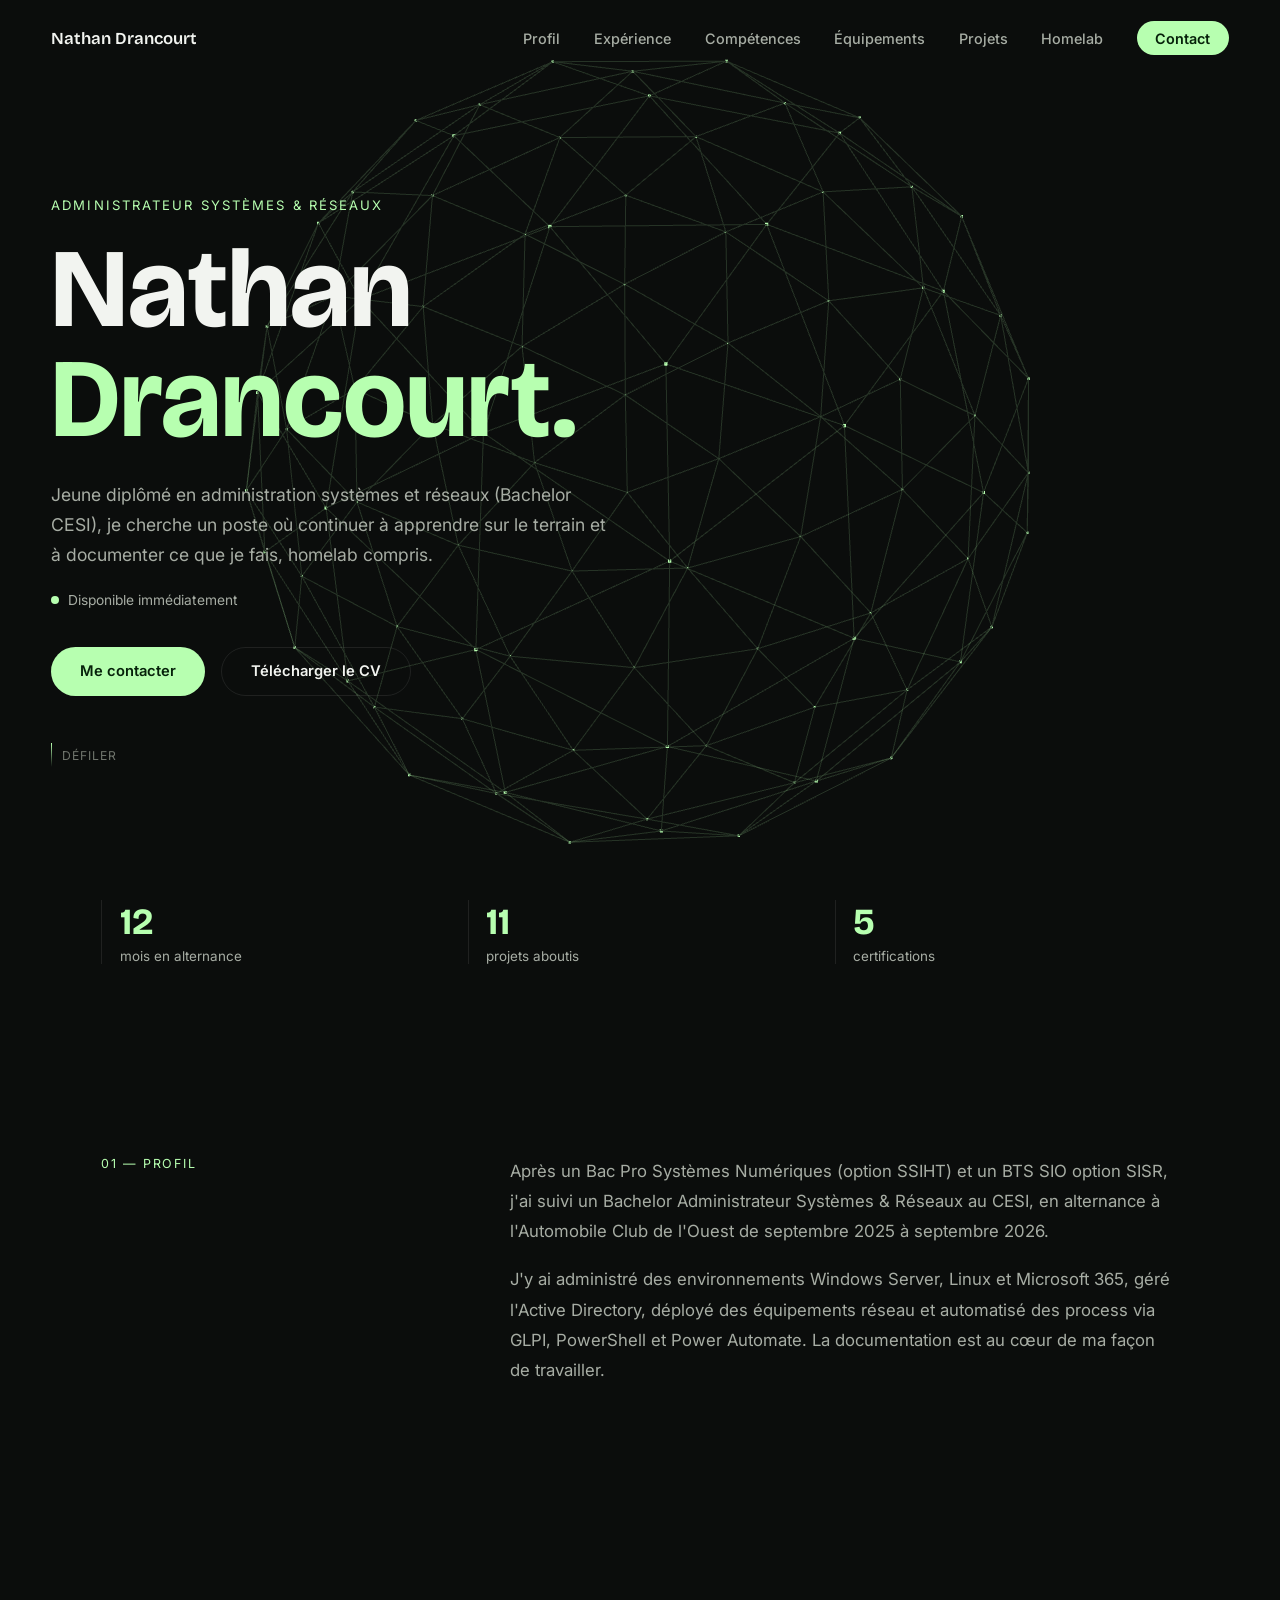
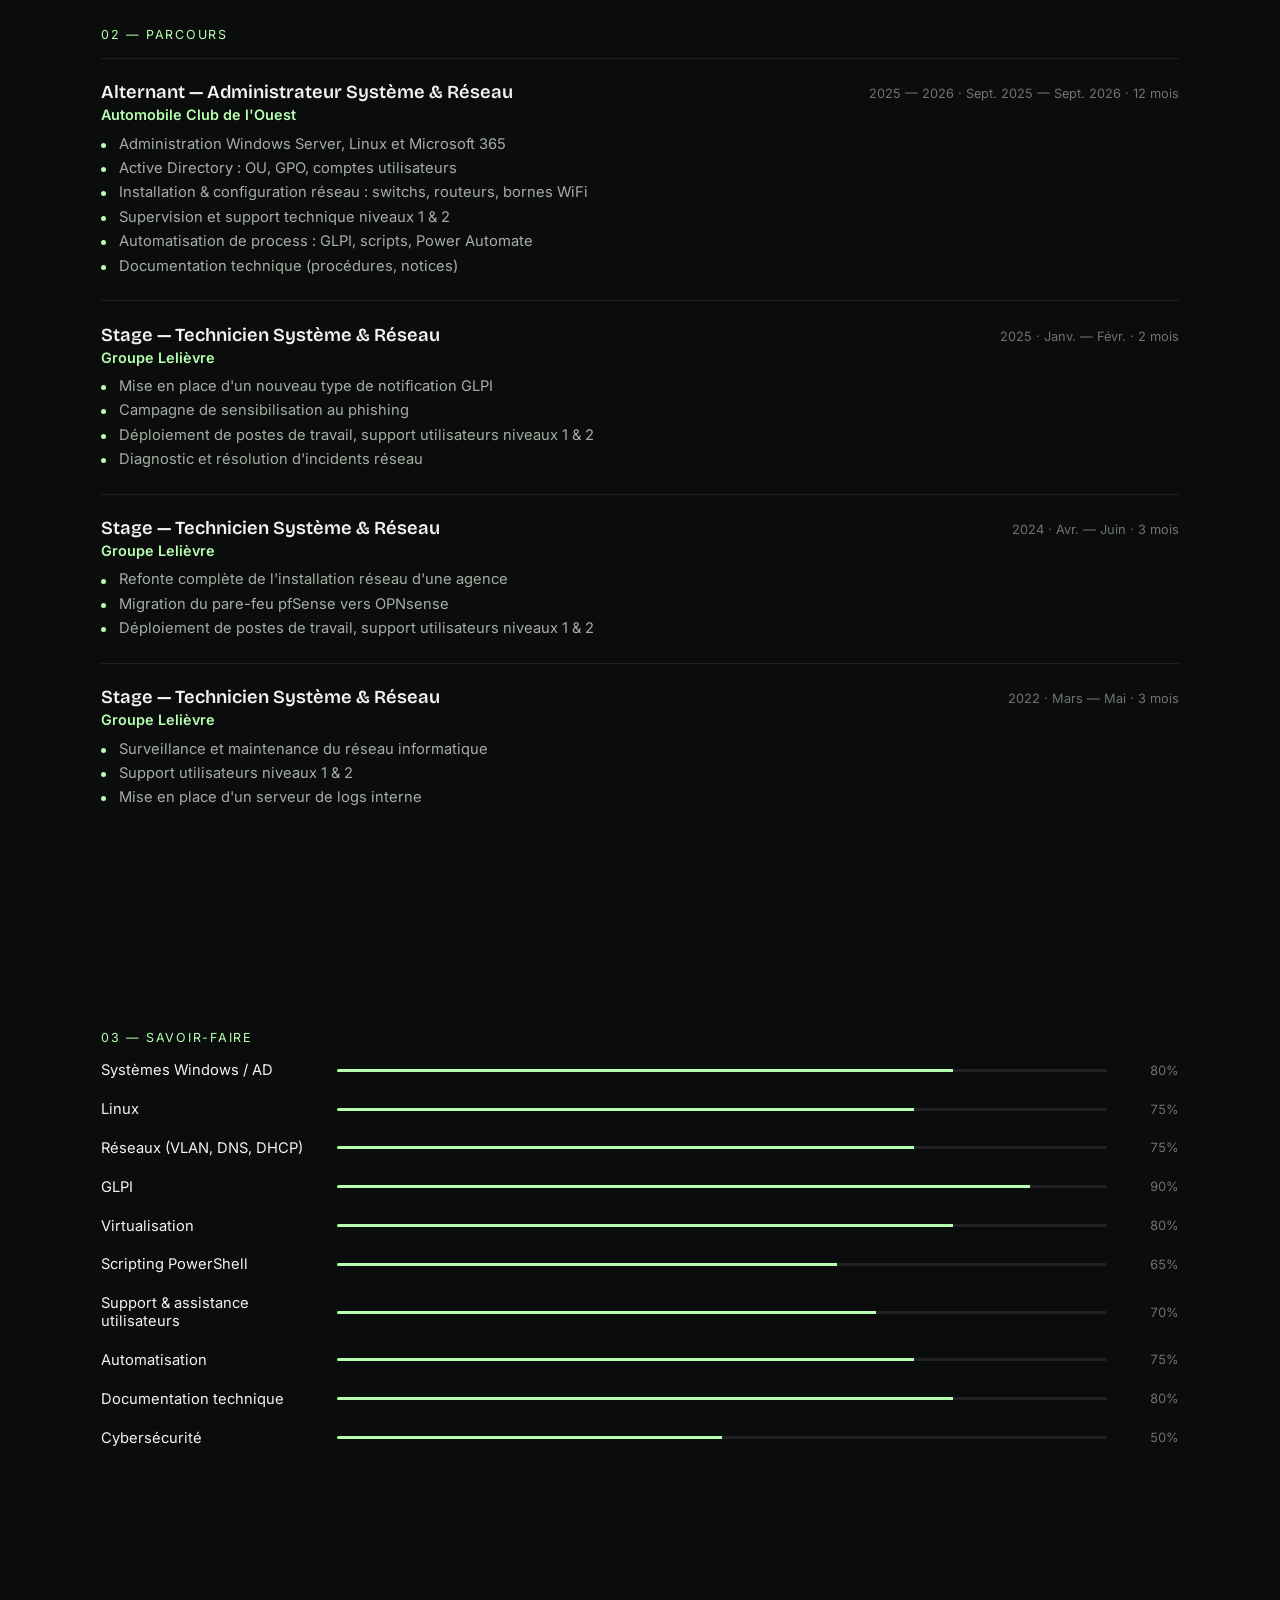
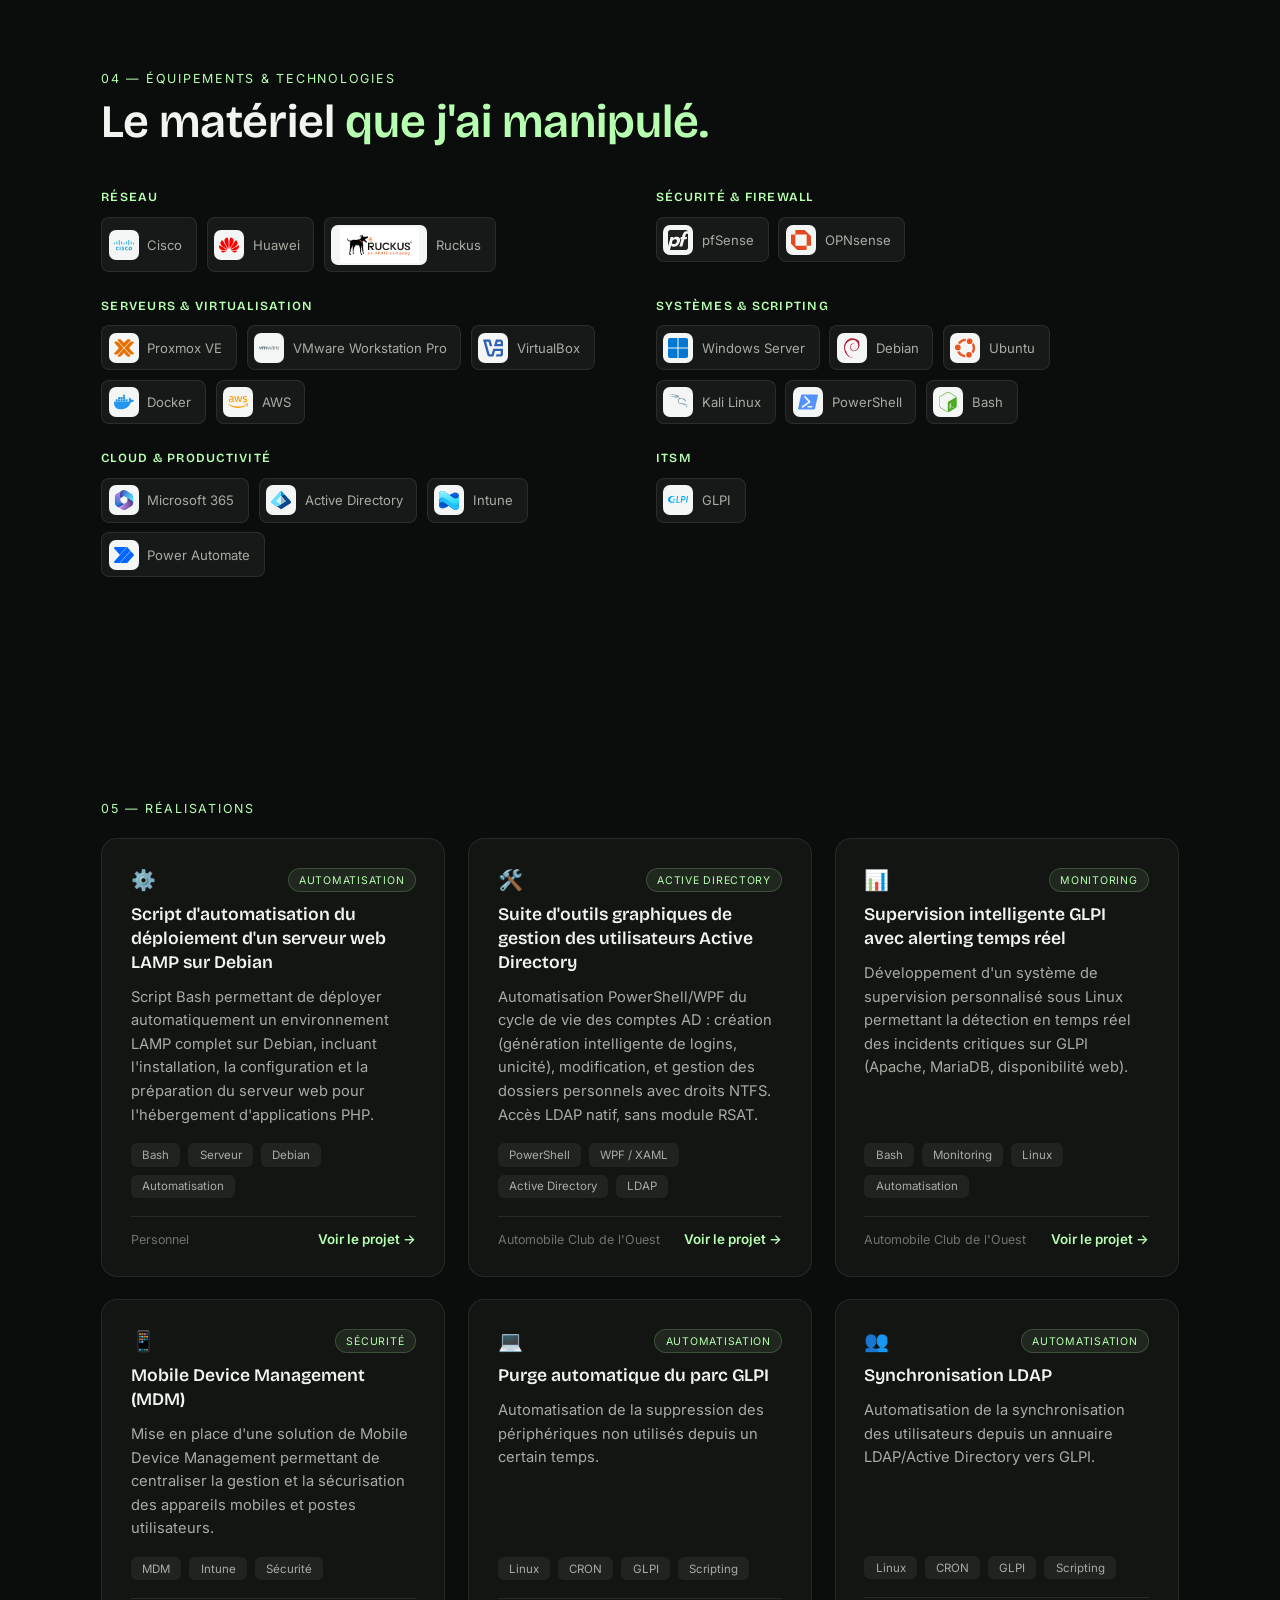
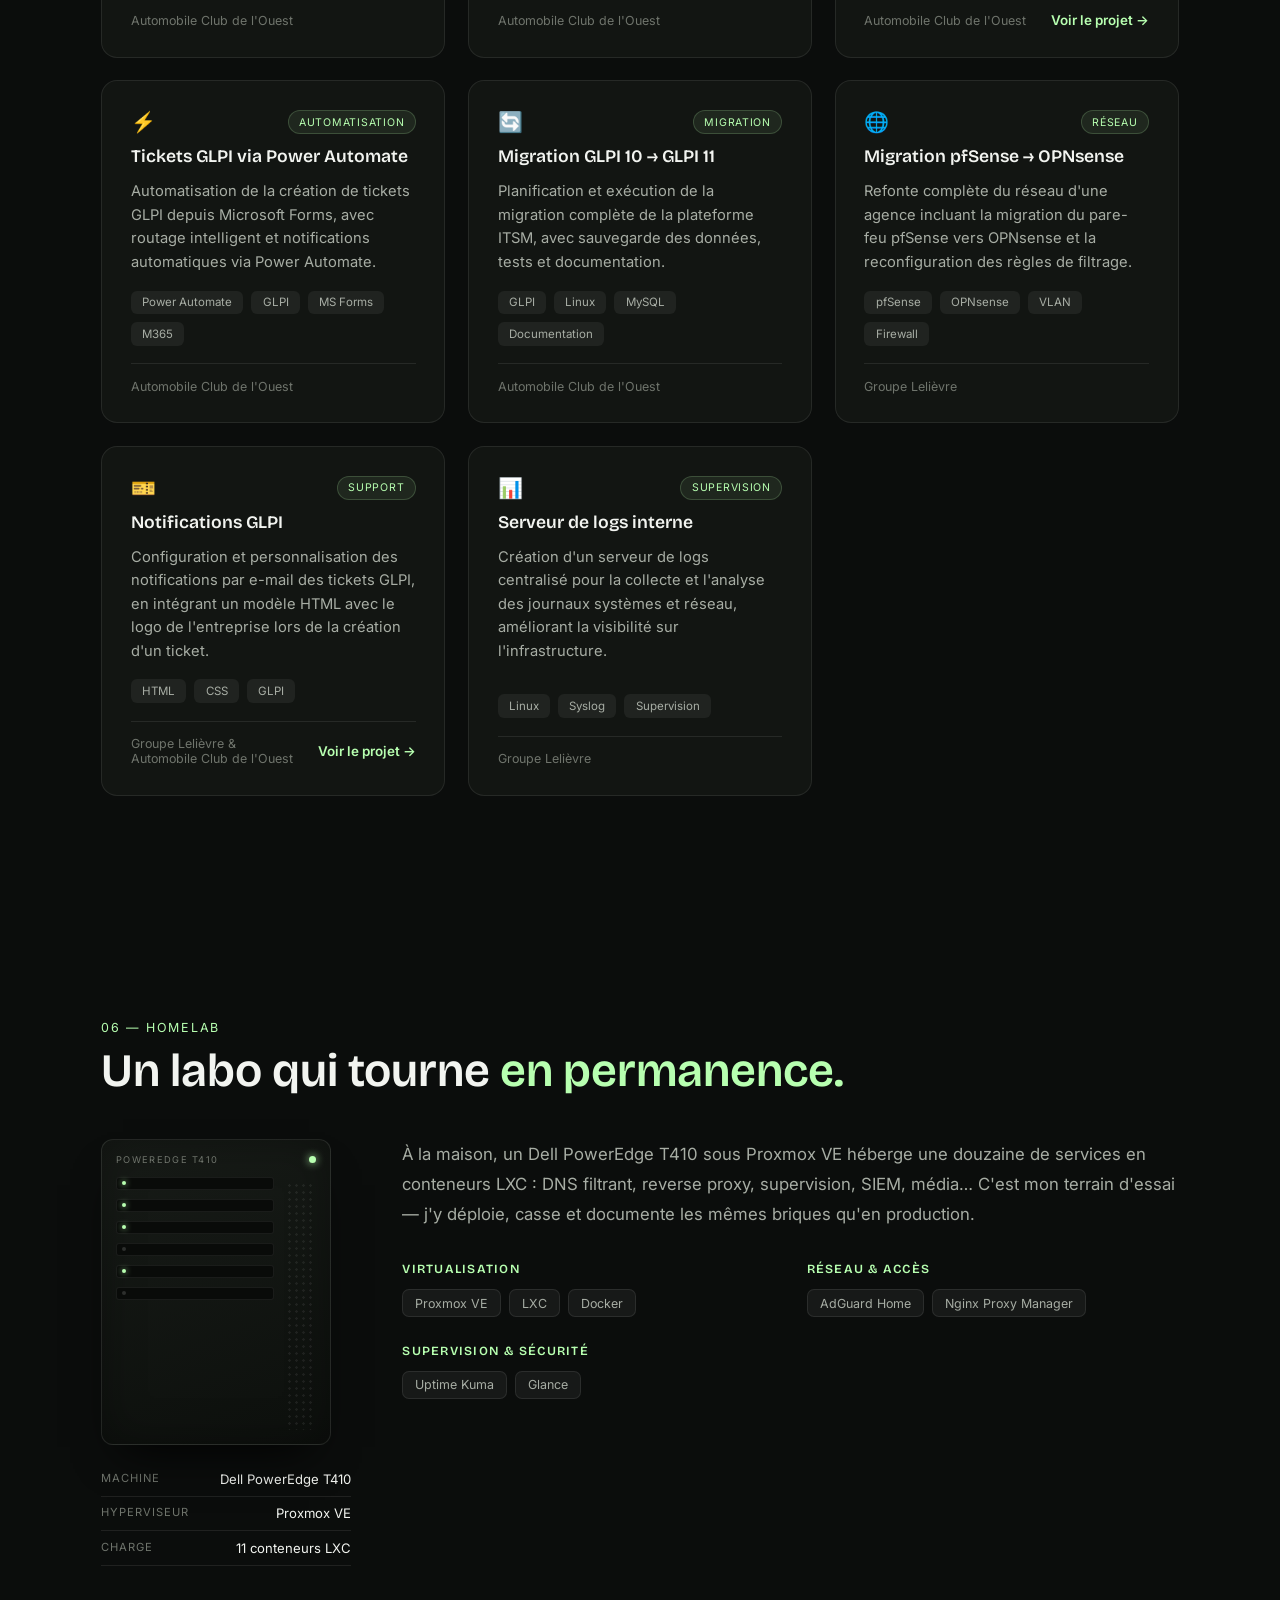
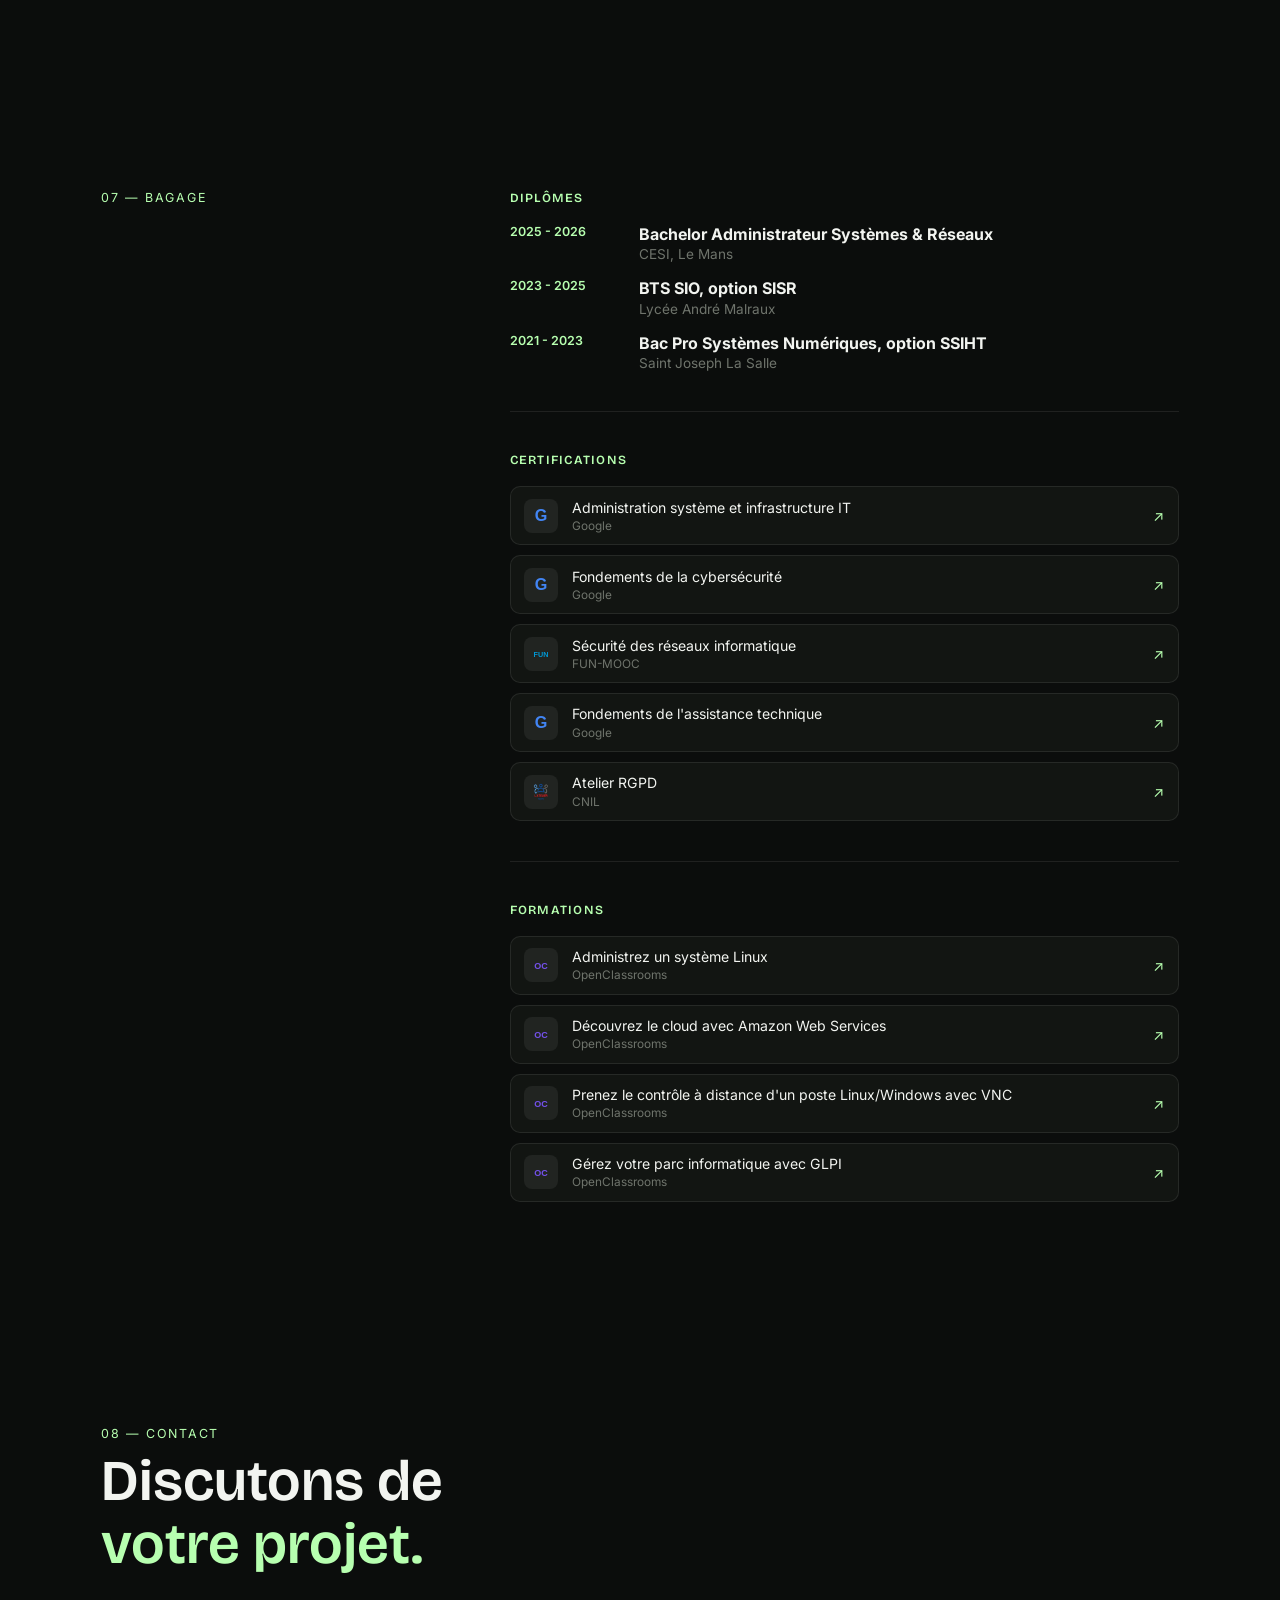
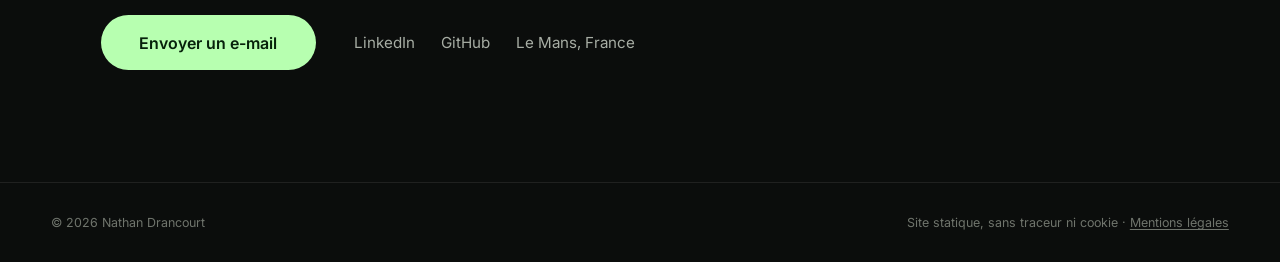
==== commit b50f799e: "Ajoute une page de mentions légales Inspirée de la page équivalente d'Antoine Brévard, adaptée aux f" ====
--- a/index.html
+++ b/index.html
@@ -172,6 +172,7 @@
 
   <footer class="site-footer">
     <span>© <span id="year"></span> Nathan Drancourt</span>
+    <span>Site statique, sans traceur ni cookie · <a href="mentions-legales.html">Mentions légales</a></span>
   </footer>
 
   <script src="assets/vendor/three.min.js"></script>
--- a/assets/css/style.css
+++ b/assets/css/style.css
@@ -234,7 +234,29 @@
 .contact-links a:hover { color: var(--ink); }
 
 /* ============ FOOTER ============ */
-.site-footer { position: relative; z-index: 10; padding: 2rem 4vw; border-top: 1px solid var(--line); font-size: 0.78rem; color: var(--muted); }
+.site-footer {
+  position: relative; z-index: 10; padding: 2rem 4vw; border-top: 1px solid var(--line);
+  font-size: 0.78rem; color: var(--muted); display: flex; flex-wrap: wrap; gap: 0.4rem 1.6rem; justify-content: space-between;
+}
+.site-footer a { color: var(--muted); text-decoration: underline; text-underline-offset: 2px; }
+.site-footer a:hover { color: var(--ink-soft); }
+
+/* ============ PAGE LÉGALE ============ */
+.legal-header { padding: 8rem 4vw 2rem; }
+.legal-header .kicker { display: block; margin-bottom: 0.8rem; }
+.legal-title { font-family: var(--font-display); font-weight: 700; font-size: clamp(2.4rem, 7vw, 4rem); line-height: 1.02; margin-bottom: 1rem; }
+.legal-sub { color: var(--ink-soft); font-size: 1.05rem; max-width: 560px; line-height: 1.7; }
+.legal-body { padding: 1rem 4vw 6rem; max-width: 760px; margin: 0 auto; }
+.legal-body h2 { font-family: var(--font-display); font-size: 1.3rem; font-weight: 600; margin: 2.6rem 0 0.9rem; }
+.legal-body h2:first-child { margin-top: 0; }
+.legal-body p { color: var(--ink-soft); font-size: 0.95rem; line-height: 1.8; margin-bottom: 0.9rem; }
+.legal-body a { color: var(--accent); }
+.legal-back { display: inline-flex; align-items: center; gap: 0.4rem; color: var(--ink-soft); text-decoration: none; font-size: 0.9rem; margin: 0 4vw; }
+.legal-back:hover { color: var(--ink); }
+
+@media (max-width: 720px) {
+  .site-footer { flex-direction: column; }
+}
 
 @media (prefers-reduced-motion: reduce) {
   html { scroll-behavior: auto; }
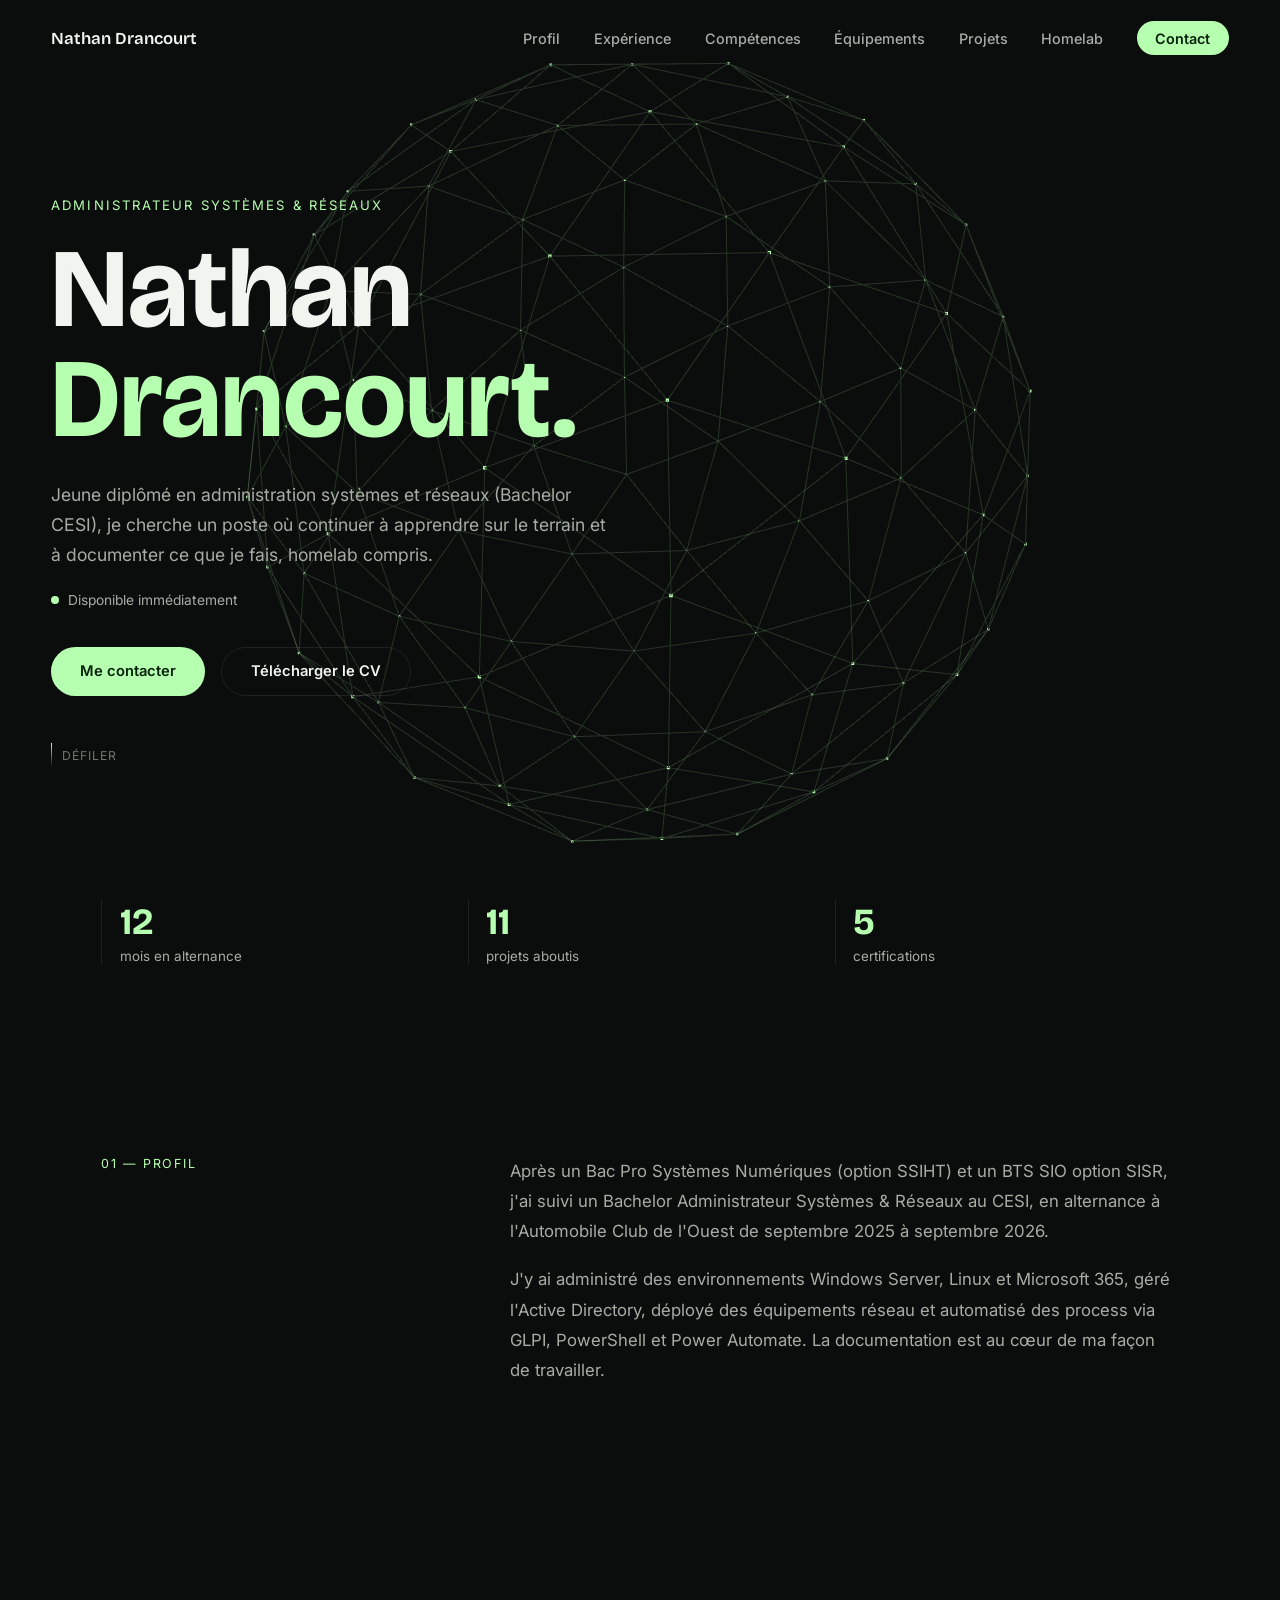
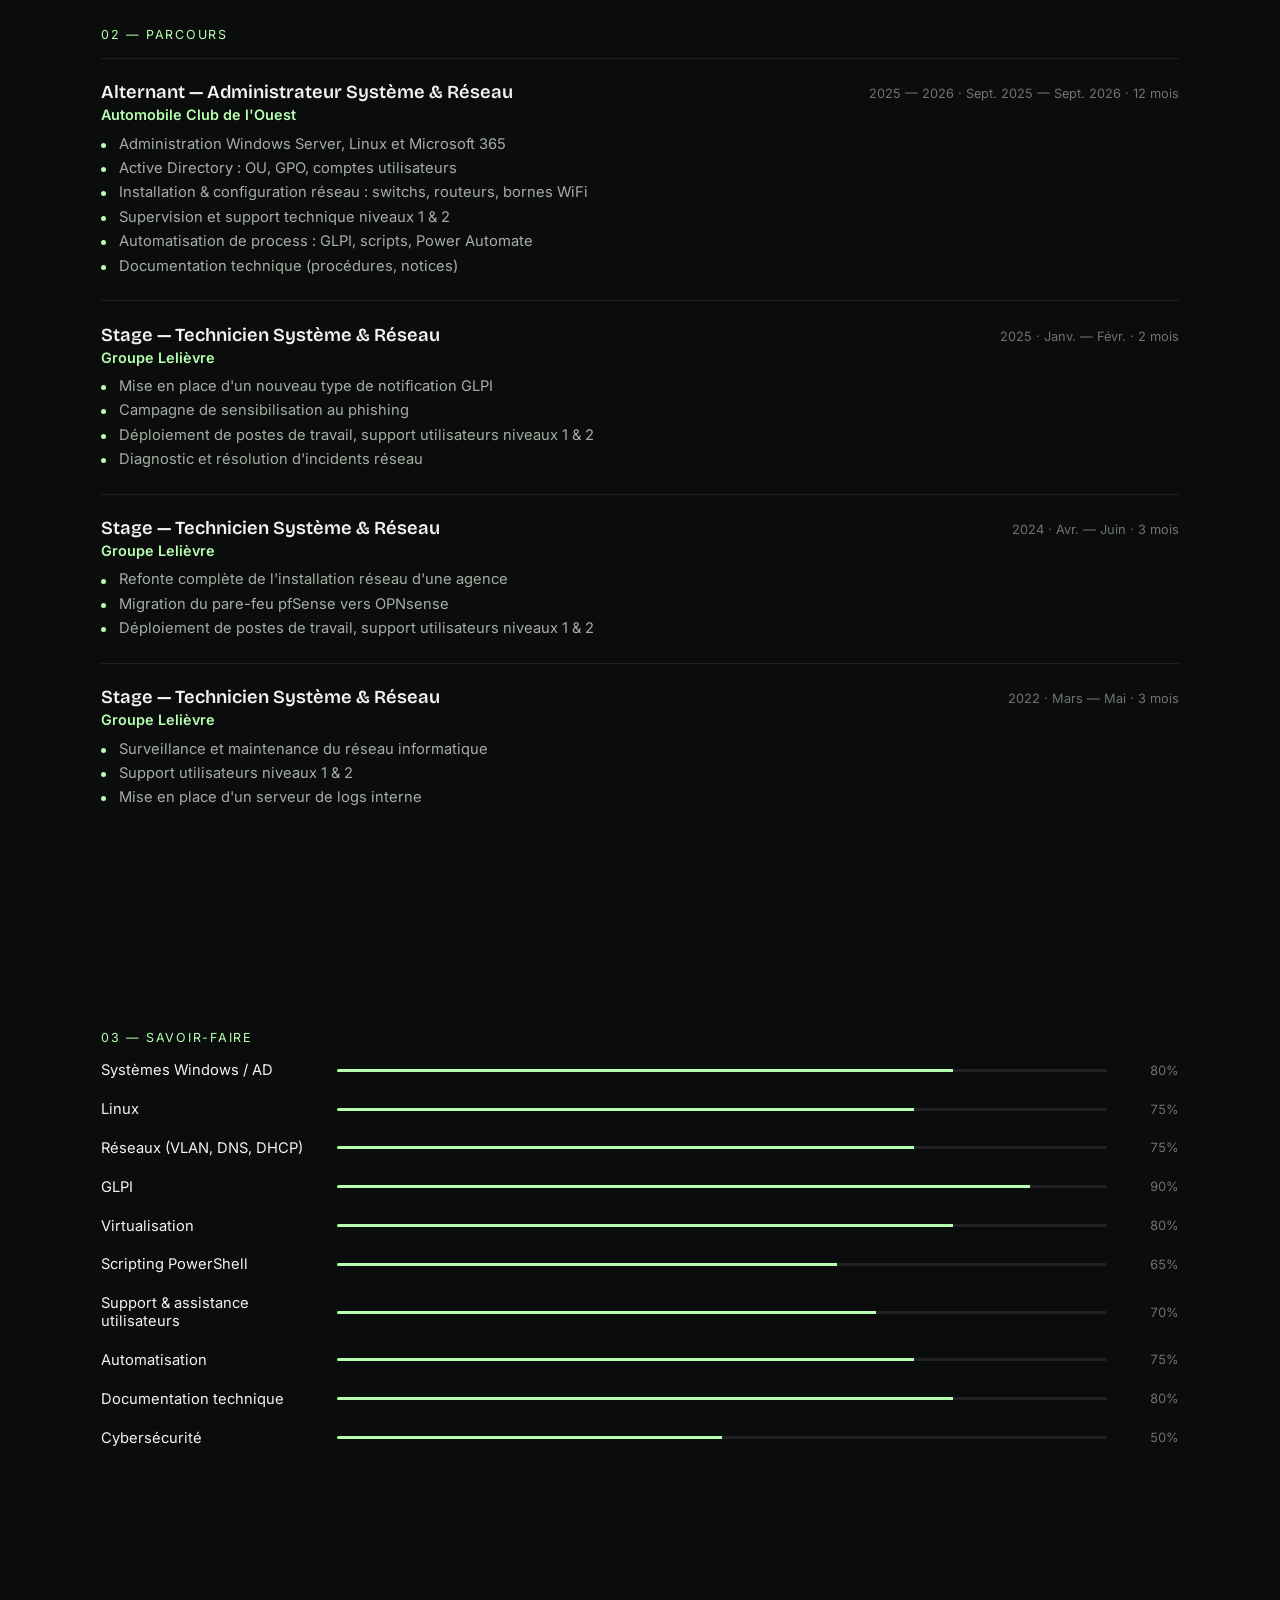
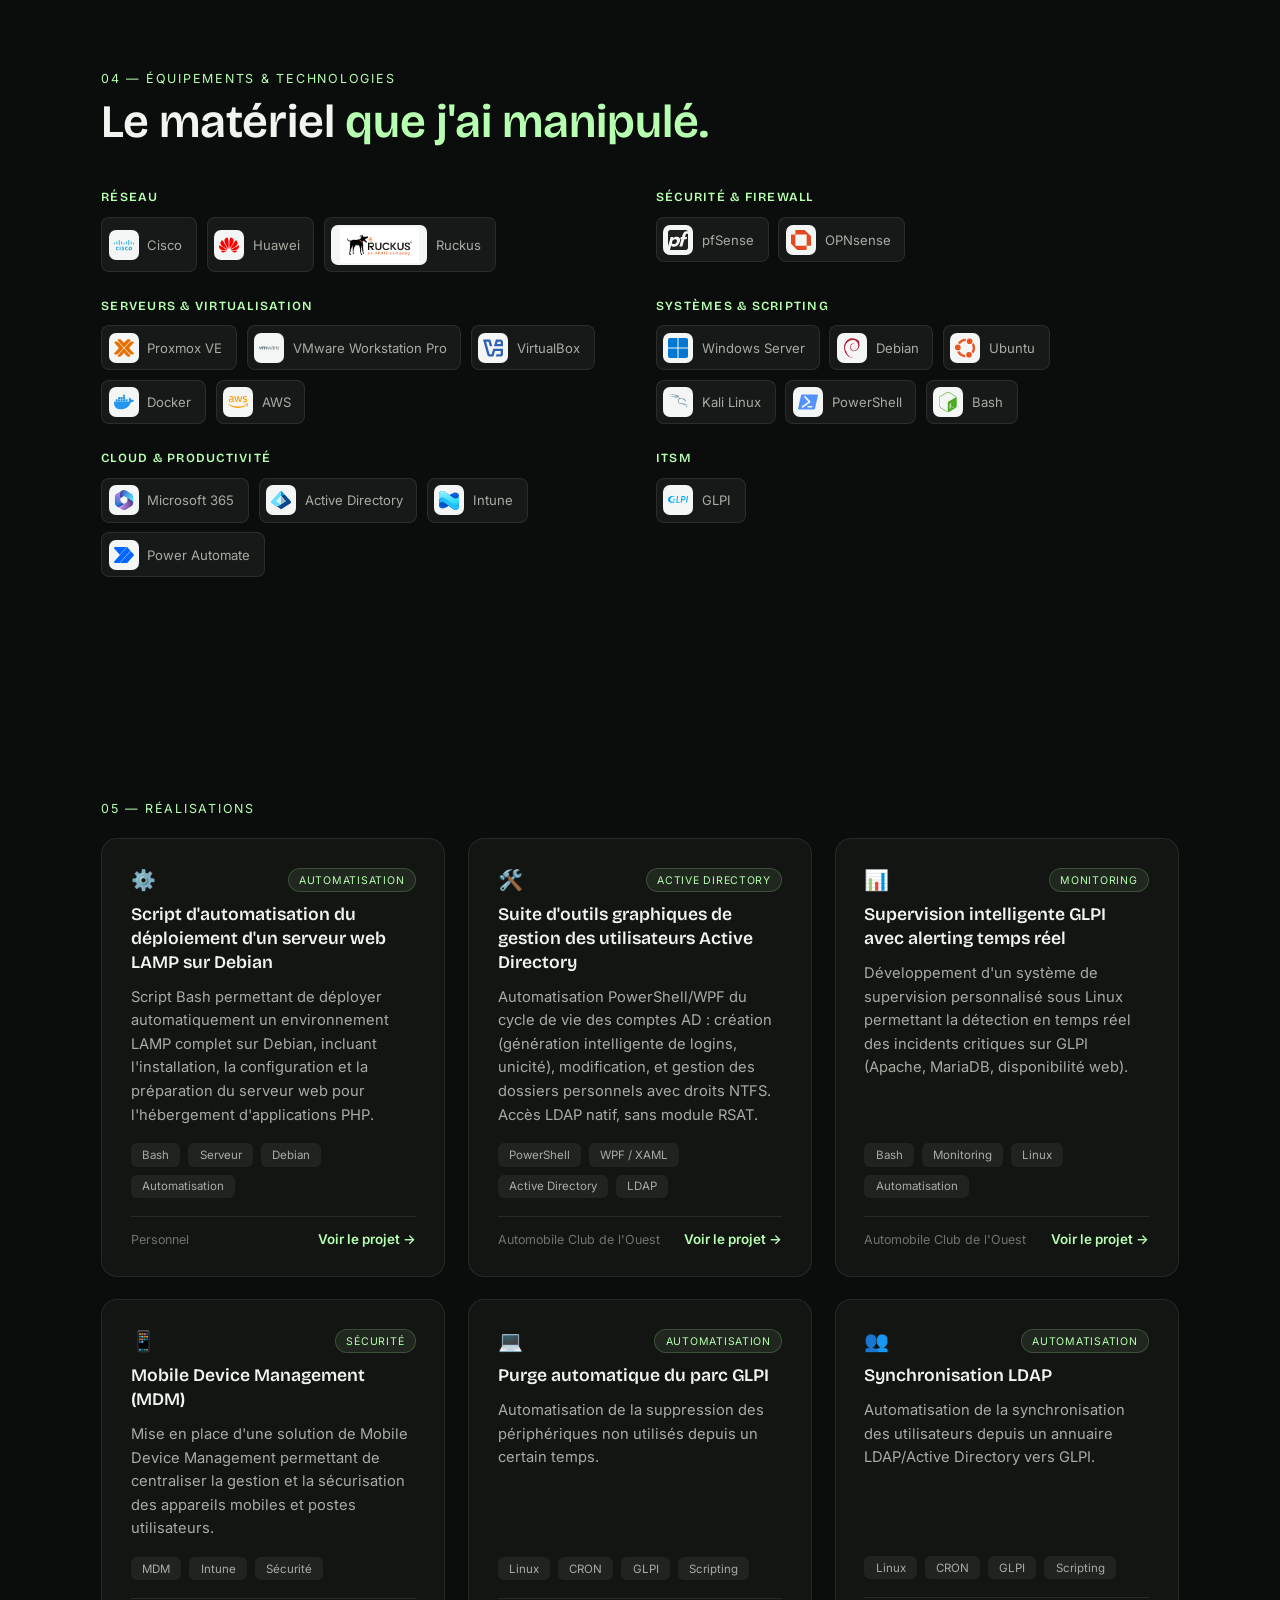
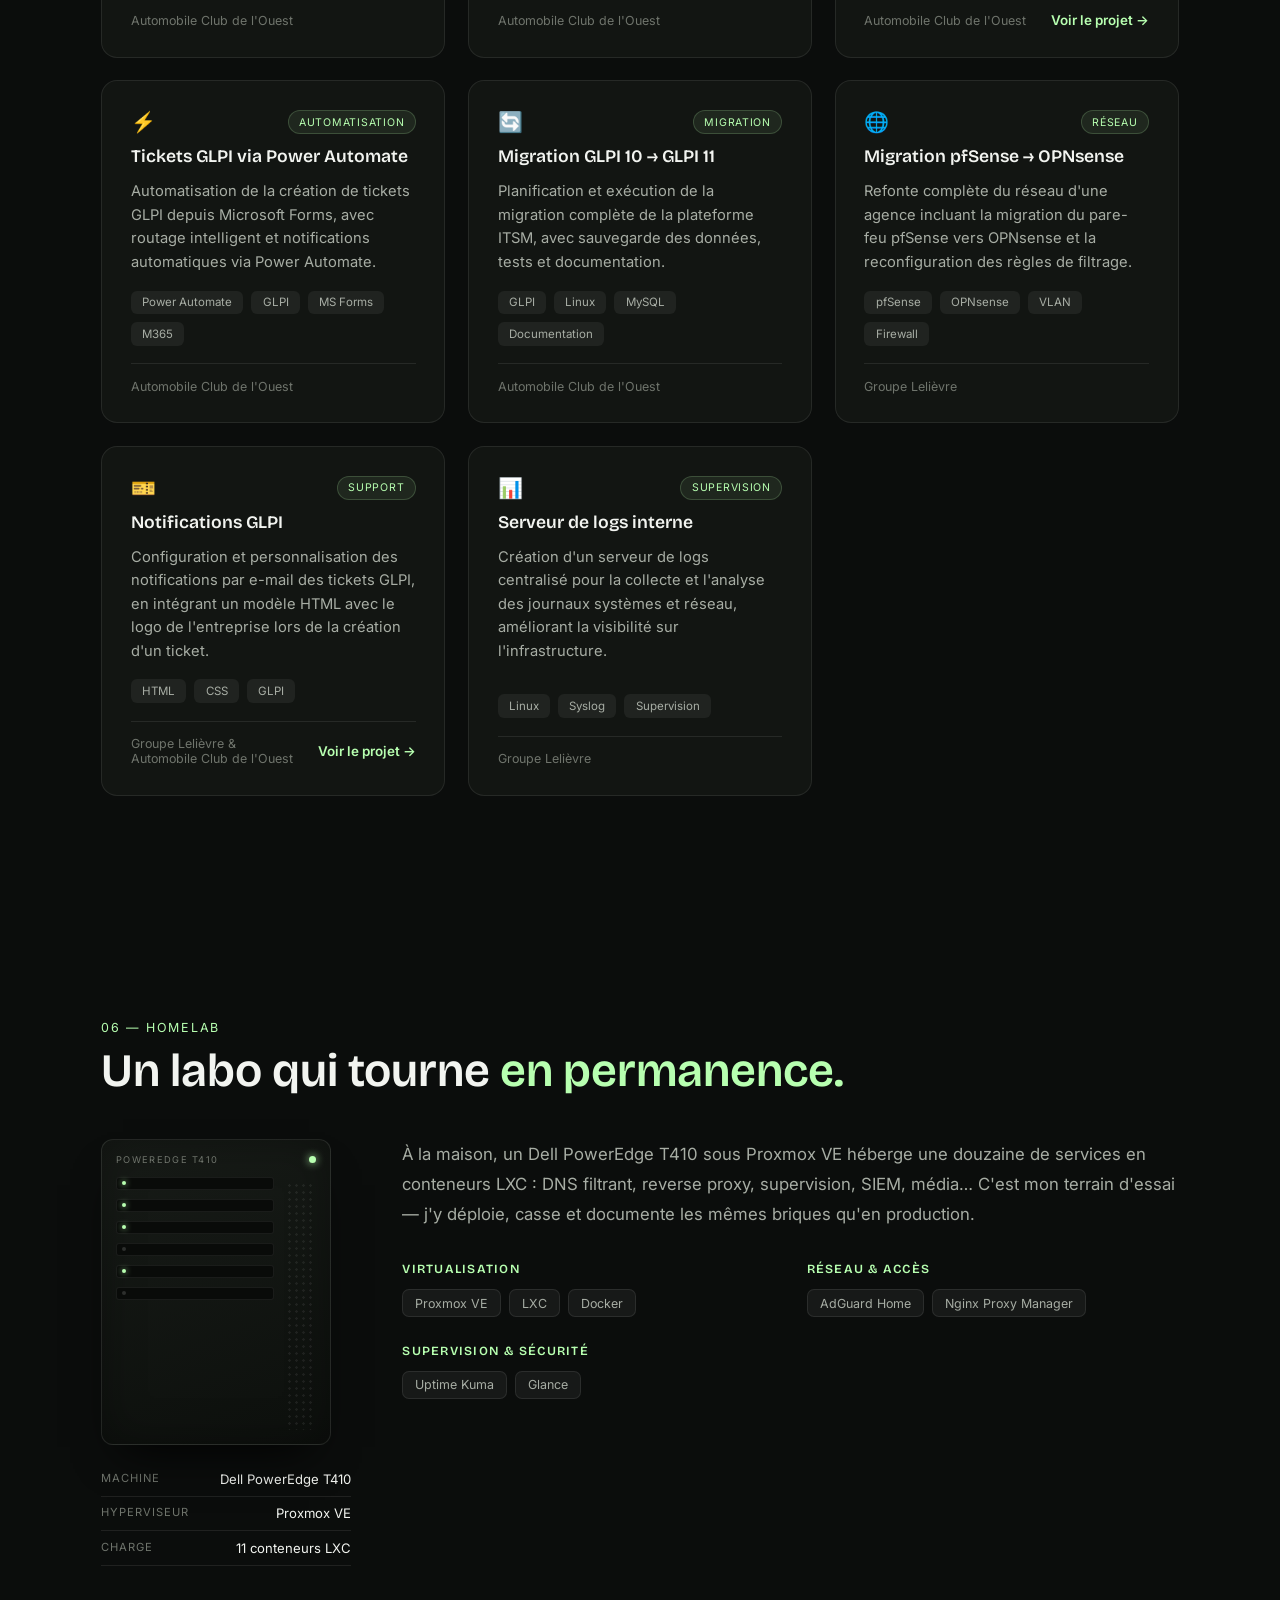
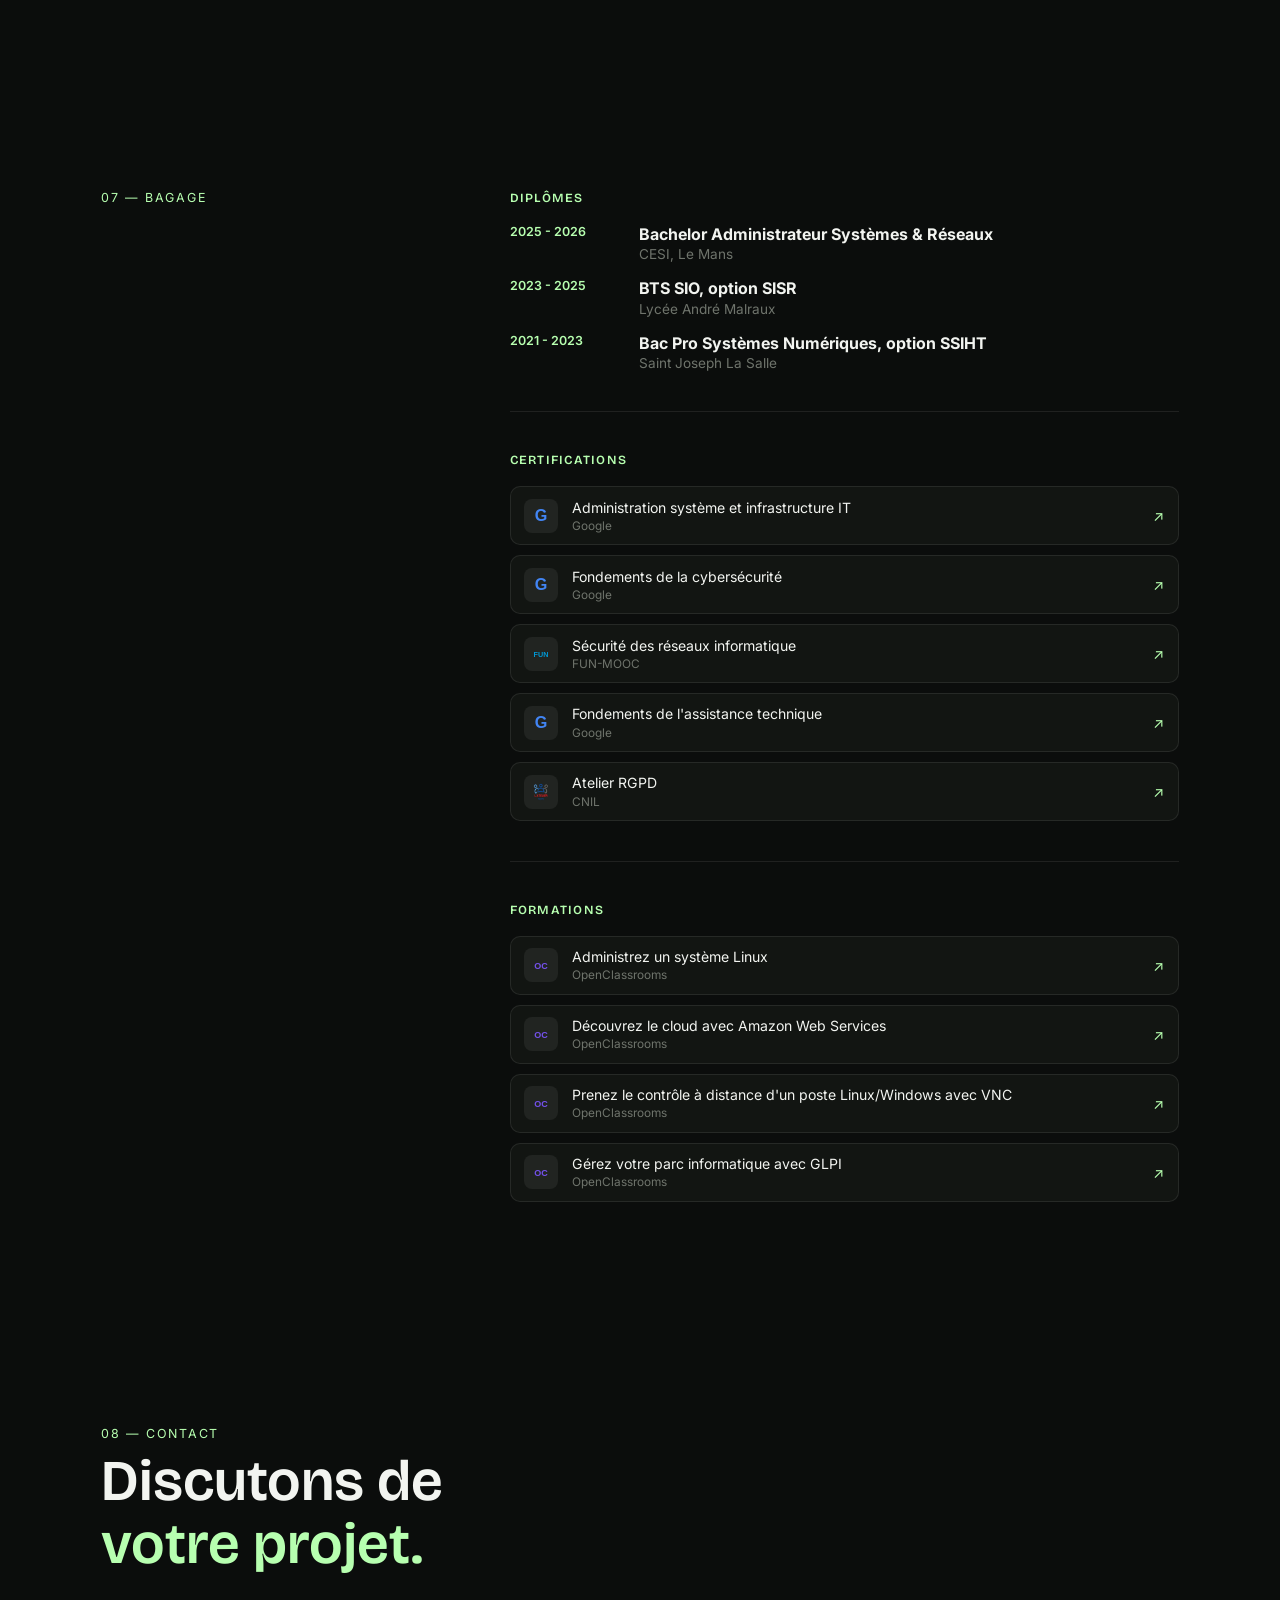
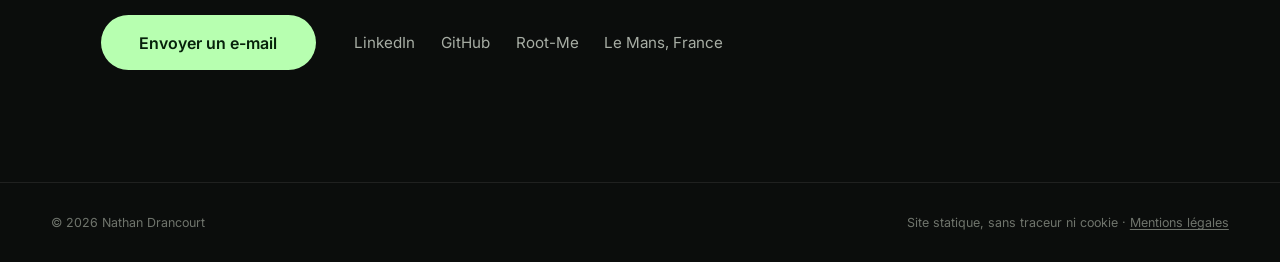
==== commit d05f4161: "Ajoute le lien vers le profil Root-Me Troisième lien de contact à côté de LinkedIn et GitHub.  Co-Au" ====
--- a/index.html
+++ b/index.html
@@ -163,6 +163,7 @@
           <div class="contact-links">
             <a href="#" id="linkedinLink" target="_blank" rel="noopener noreferrer">LinkedIn</a>
             <a href="#" id="githubLink" target="_blank" rel="noopener noreferrer">GitHub</a>
+            <a href="#" id="rootmeLink" target="_blank" rel="noopener noreferrer">Root-Me</a>
             <span id="locationText"></span>
           </div>
         </div>
--- a/assets/css/style.css
+++ b/assets/css/style.css
@@ -242,17 +242,15 @@
 .site-footer a:hover { color: var(--ink-soft); }
 
 /* ============ PAGE LÉGALE ============ */
-.legal-header { padding: 8rem 4vw 2rem; }
-.legal-header .kicker { display: block; margin-bottom: 0.8rem; }
-.legal-title { font-family: var(--font-display); font-weight: 700; font-size: clamp(2.4rem, 7vw, 4rem); line-height: 1.02; margin-bottom: 1rem; }
+.legal-header { padding: 8rem 0 2rem; }
+.legal-title { font-family: var(--font-display); font-weight: 700; font-size: clamp(2.4rem, 7vw, 4rem); line-height: 1.02; margin: 0.8rem 0 1rem; }
 .legal-sub { color: var(--ink-soft); font-size: 1.05rem; max-width: 560px; line-height: 1.7; }
-.legal-body { padding: 1rem 4vw 6rem; max-width: 760px; margin: 0 auto; }
+.legal-body { padding: 1rem 0 6rem; }
+.legal-content { max-width: 680px; }
 .legal-body h2 { font-family: var(--font-display); font-size: 1.3rem; font-weight: 600; margin: 2.6rem 0 0.9rem; }
 .legal-body h2:first-child { margin-top: 0; }
-.legal-body p { color: var(--ink-soft); font-size: 0.95rem; line-height: 1.8; margin-bottom: 0.9rem; }
+.legal-body p { color: var(--ink-soft); font-size: 0.95rem; line-height: 1.8; margin-bottom: 0.9rem; max-width: 680px; }
 .legal-body a { color: var(--accent); }
-.legal-back { display: inline-flex; align-items: center; gap: 0.4rem; color: var(--ink-soft); text-decoration: none; font-size: 0.9rem; margin: 0 4vw; }
-.legal-back:hover { color: var(--ink); }
 
 @media (max-width: 720px) {
   .site-footer { flex-direction: column; }
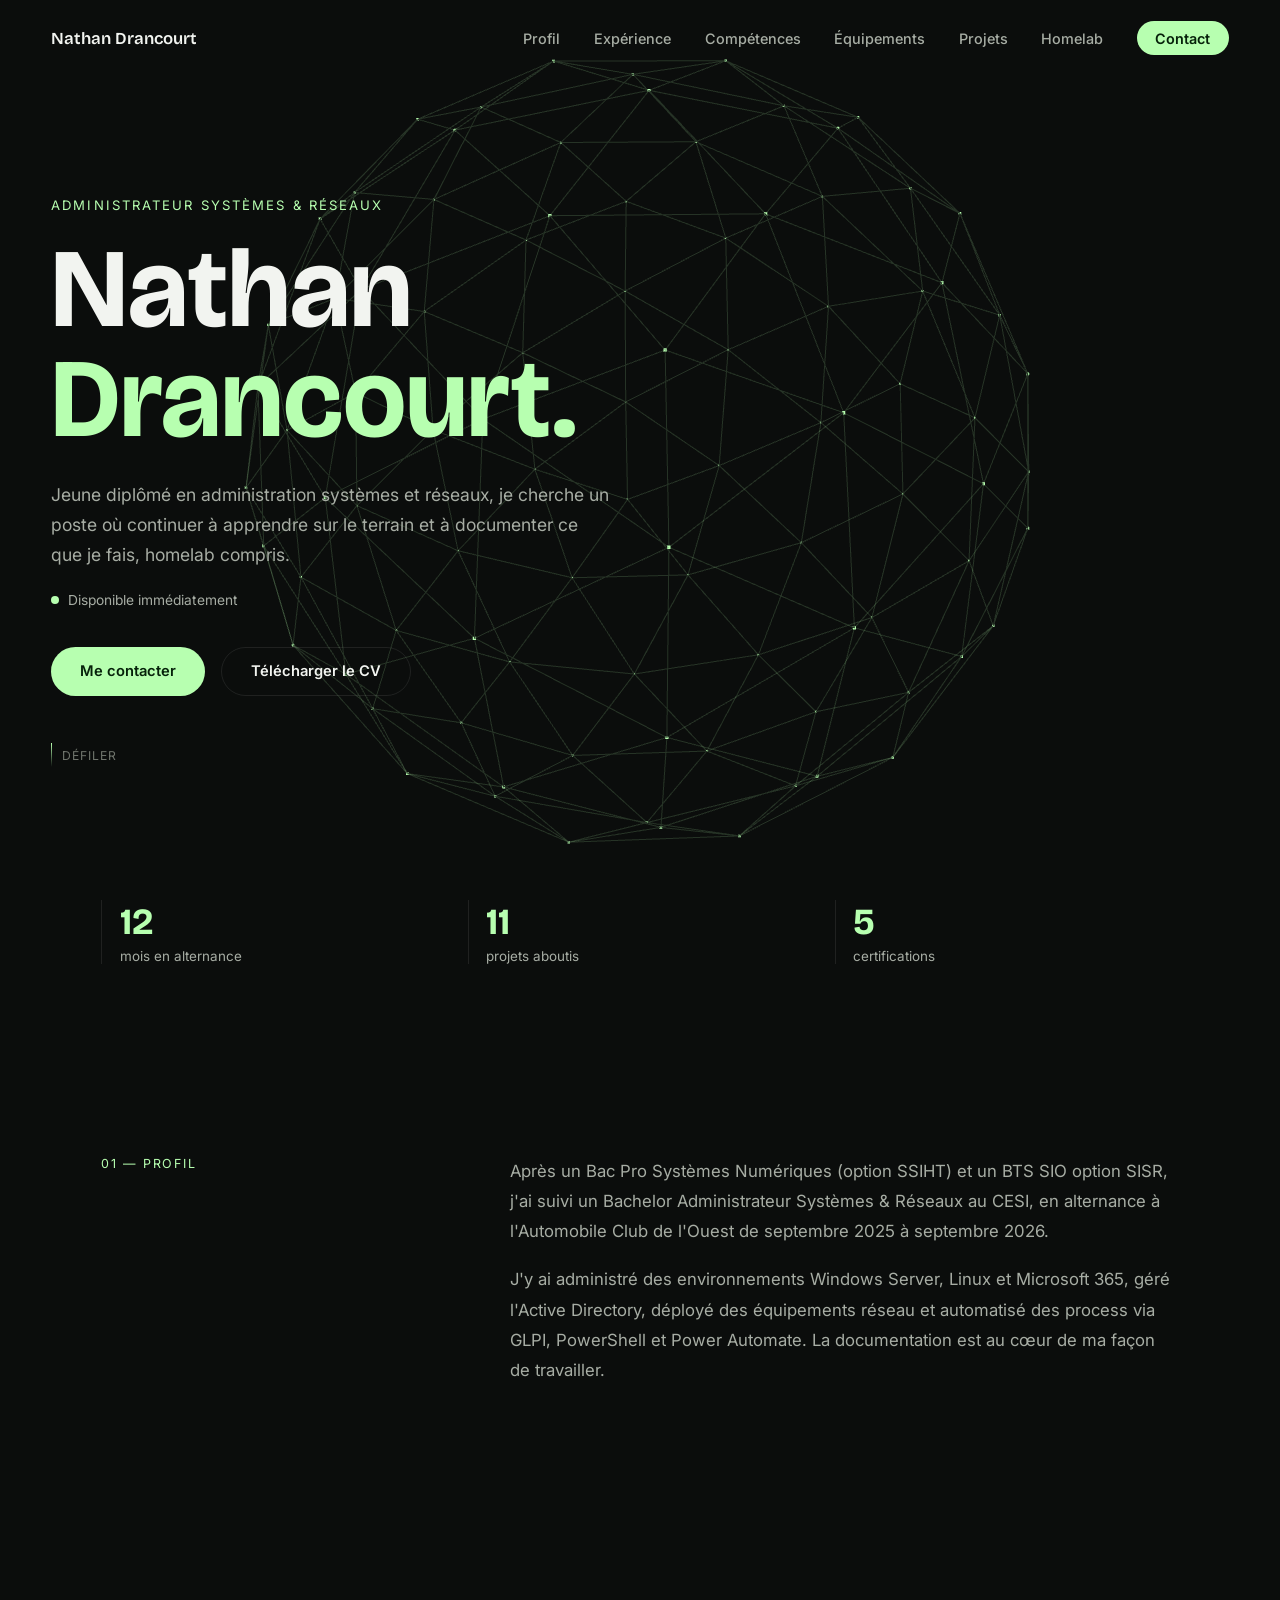
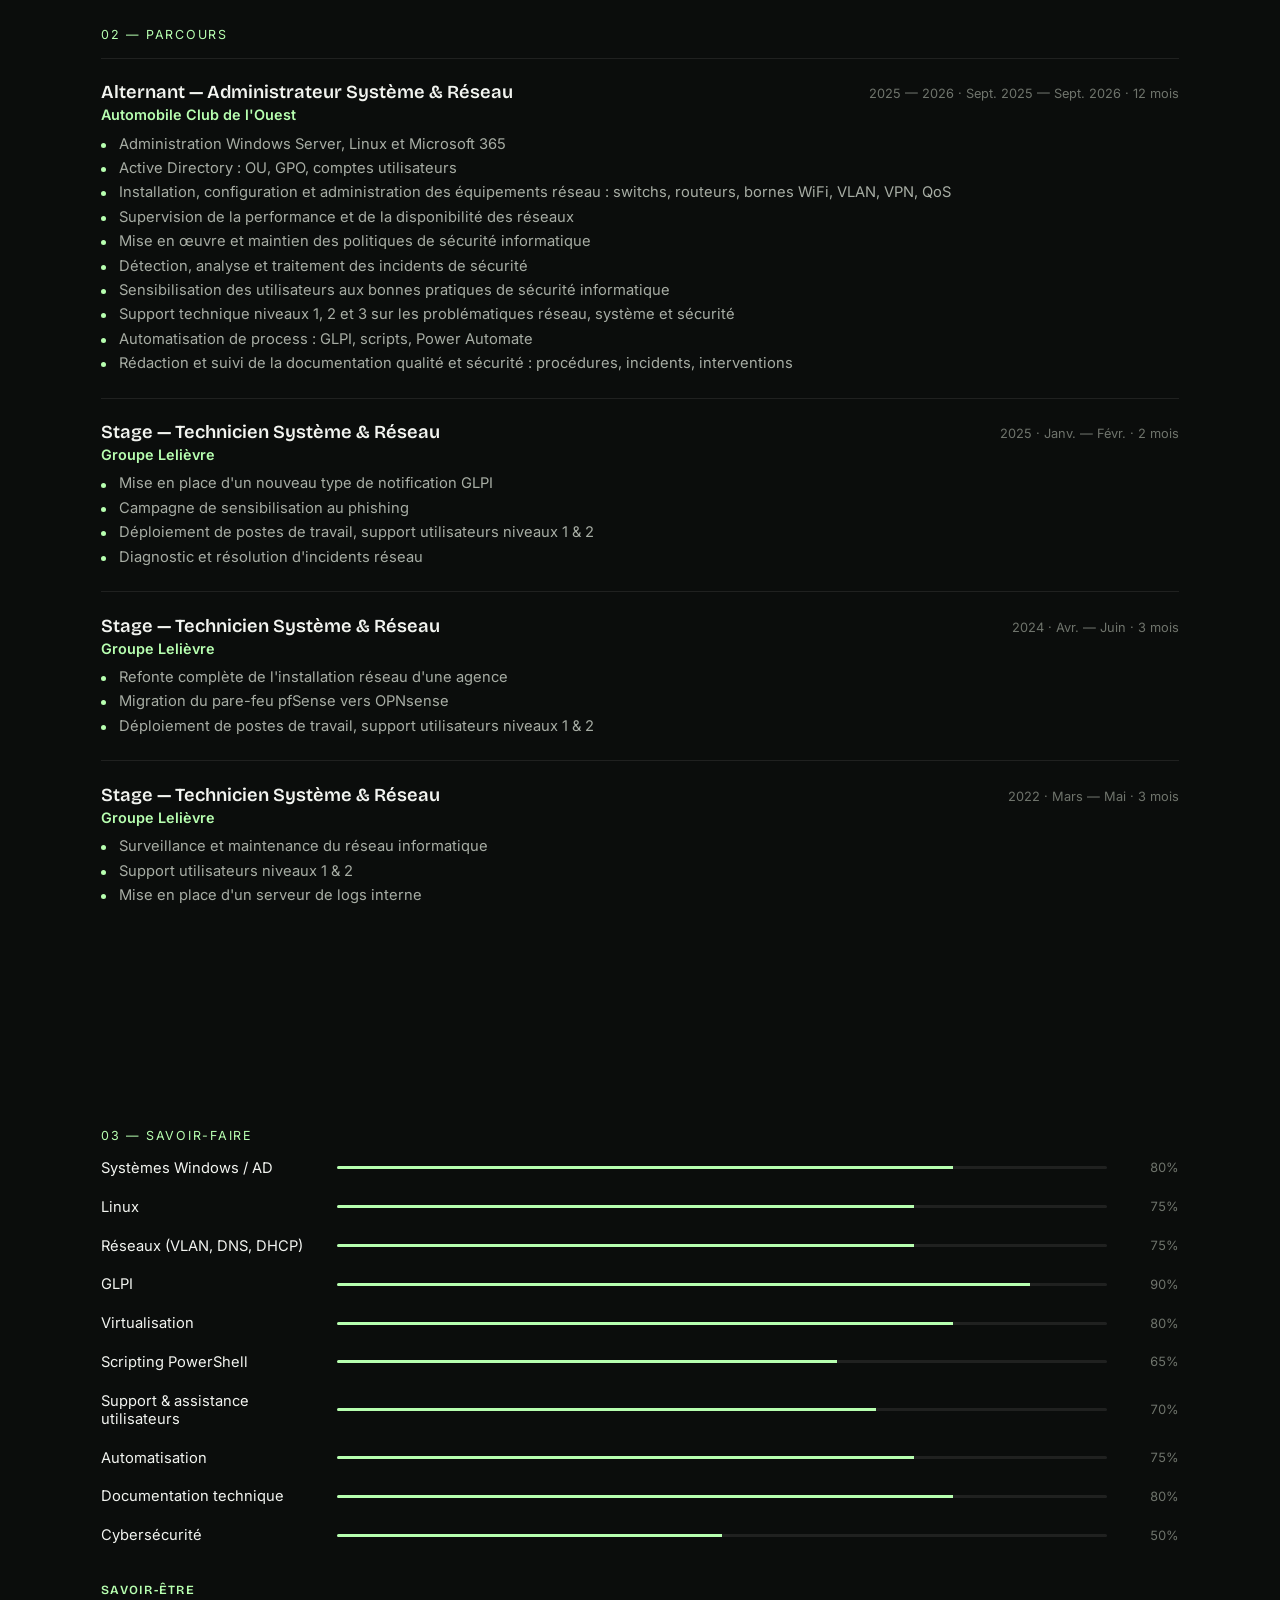
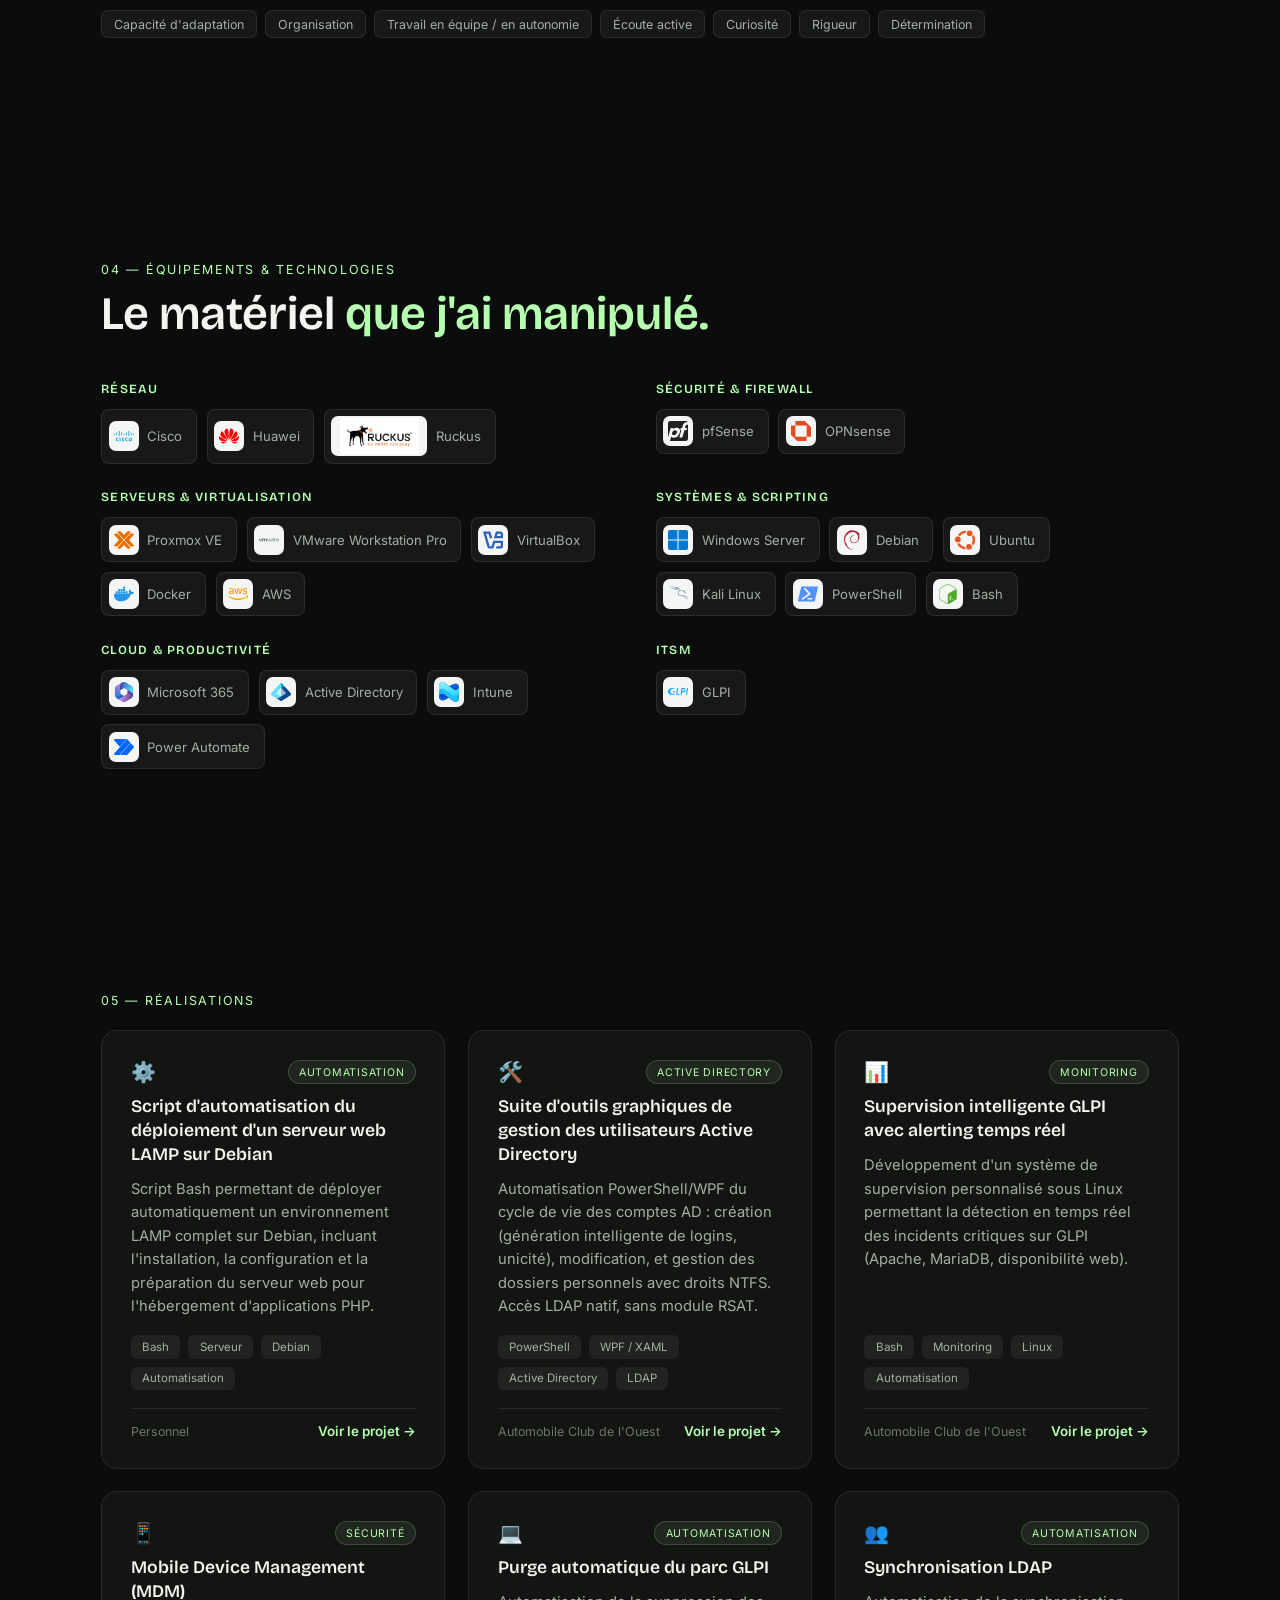
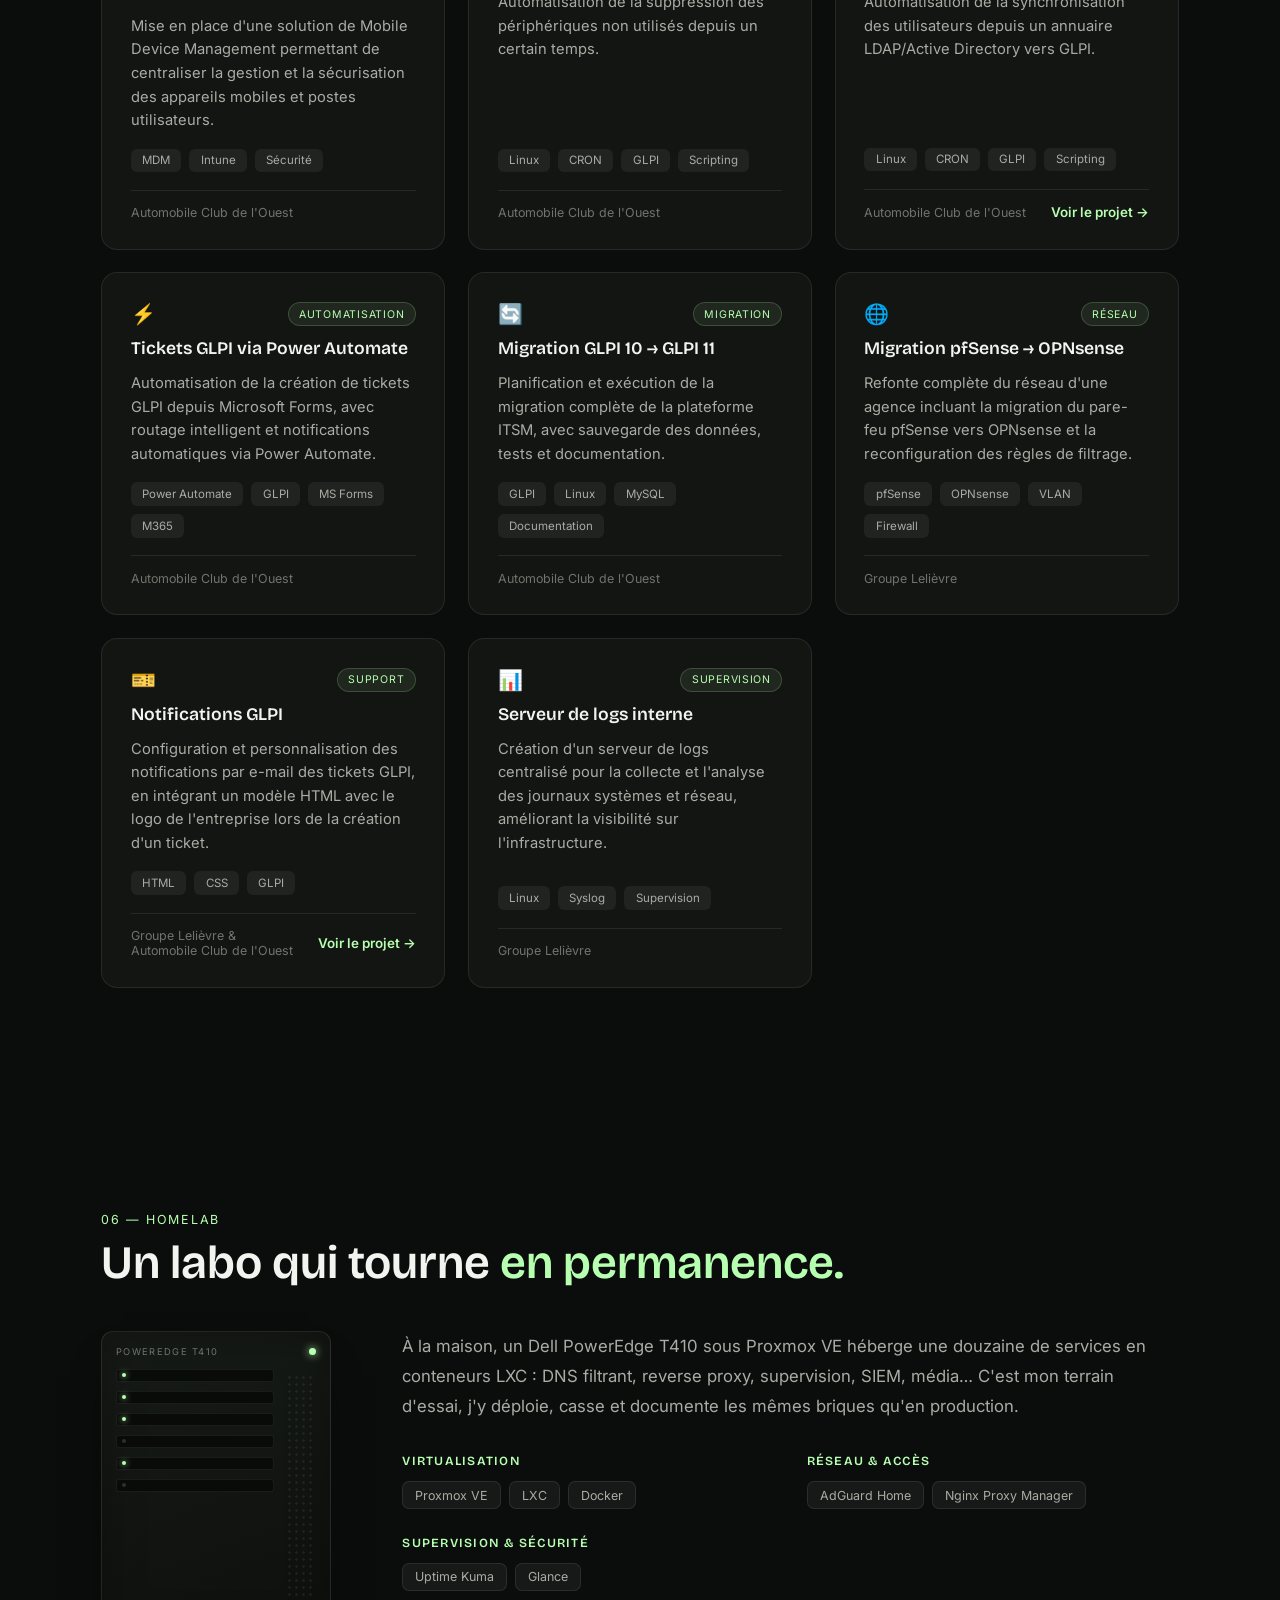
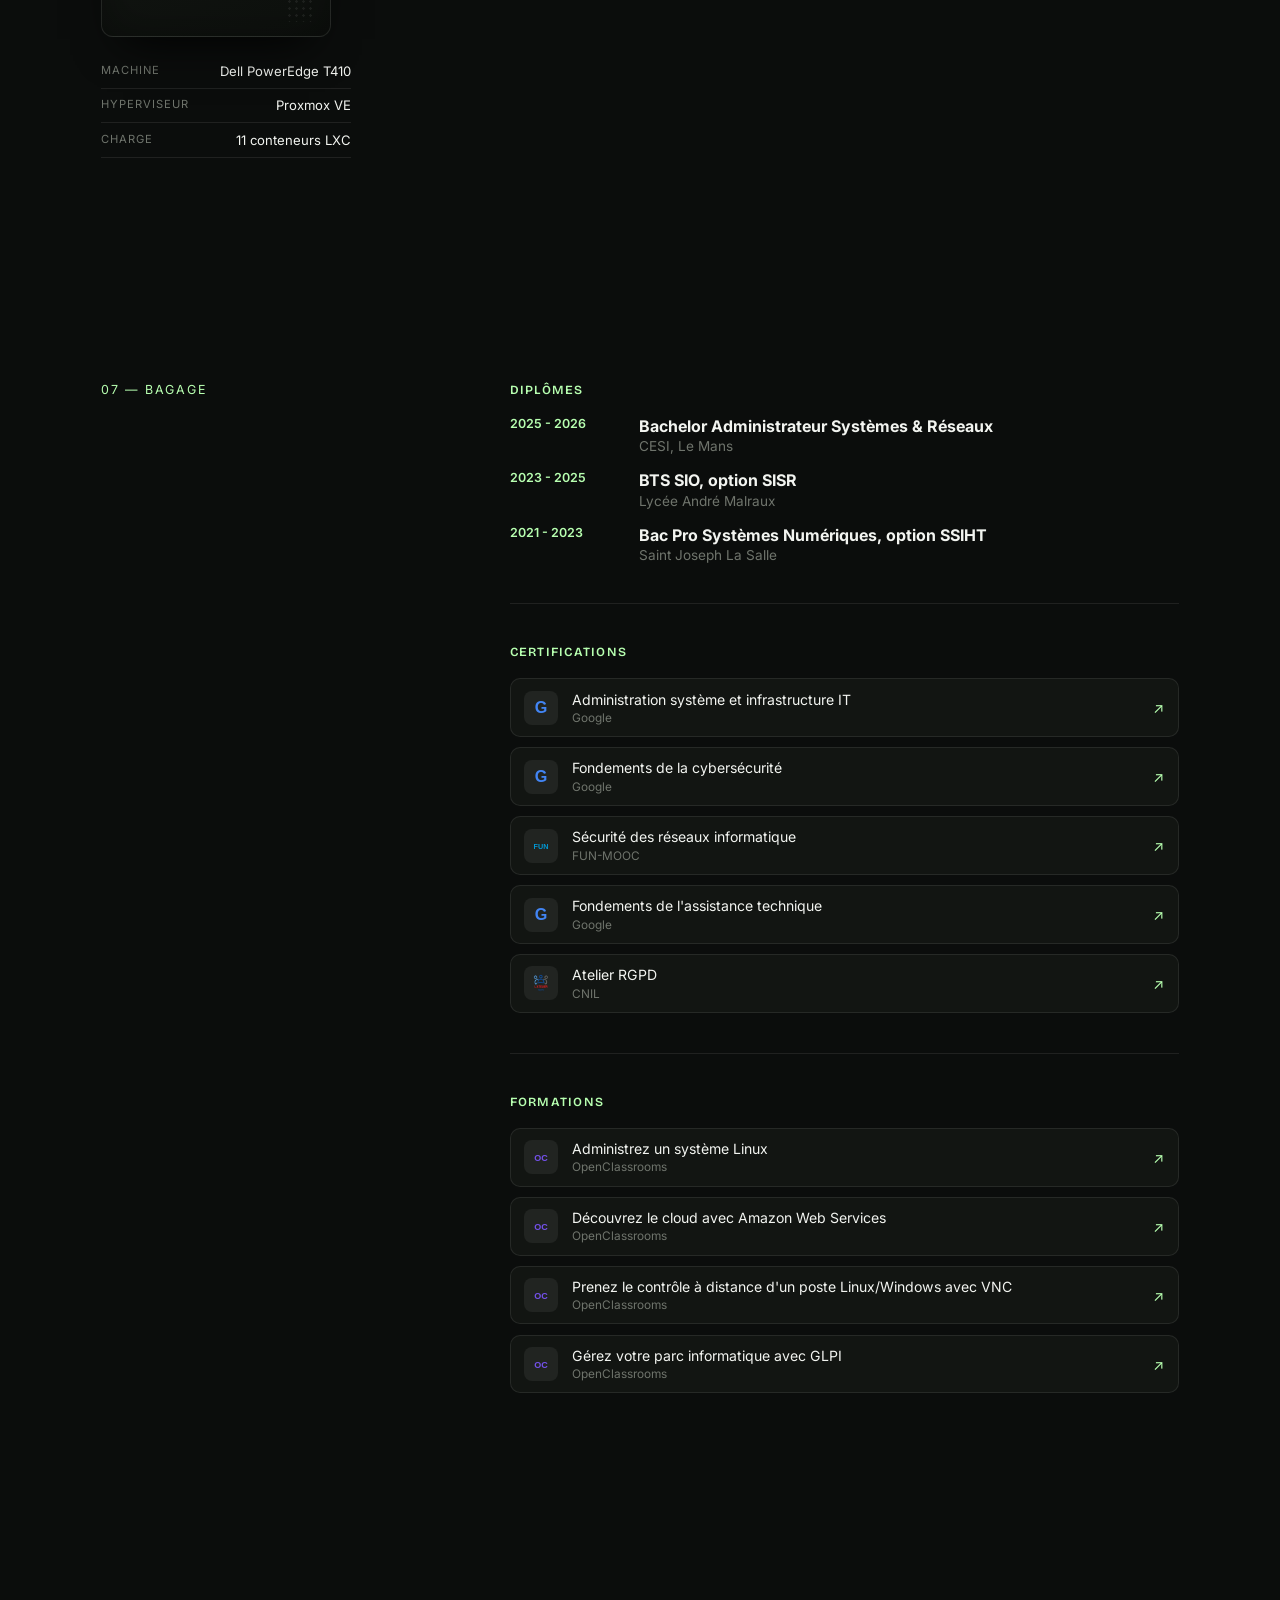
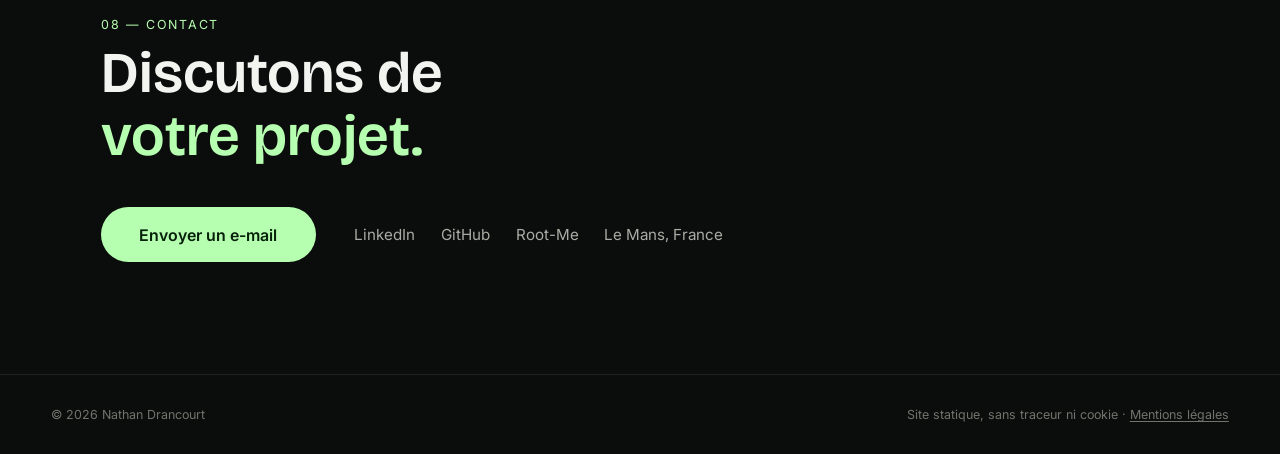
==== commit 0b309b08: "Ajoute le Savoir-être sous les Savoir-faire Liste de tags (même style que les technologies) reprenan" ====
--- a/index.html
+++ b/index.html
@@ -27,7 +27,7 @@
   <link rel="preconnect" href="https://fonts.googleapis.com" />
   <link rel="preconnect" href="https://fonts.gstatic.com" crossorigin />
   <link href="https://fonts.googleapis.com/css2?family=Bricolage+Grotesque:opsz,wght@12..96,500;12..96,600;12..96,700&family=Inter:wght@400;500;600&display=swap" rel="stylesheet" />
-  <link rel="stylesheet" href="assets/css/style.css?v=15" />
+  <link rel="stylesheet" href="assets/css/style.css?v=16" />
 </head>
 <body>
   <a href="#main" class="skip-link">Aller au contenu</a>
@@ -88,6 +88,8 @@
       <div class="panel-inner">
         <p class="kicker">03 — Savoir-faire</p>
         <div class="skill-rows" id="skillRows"></div>
+        <h3 class="soft-skills-title">Savoir-être</h3>
+        <div class="stack-chips" id="softSkillChips"></div>
       </div>
     </section>
 
@@ -179,8 +181,8 @@
   <script src="assets/vendor/three.min.js"></script>
   <script src="assets/vendor/gsap.min.js"></script>
   <script src="assets/vendor/ScrollTrigger.min.js"></script>
-  <script src="assets/js/data.js?v=16"></script>
+  <script src="assets/js/data.js?v=17"></script>
   <script src="assets/js/scene.js?v=1"></script>
-  <script src="assets/js/main.js?v=12"></script>
+  <script src="assets/js/main.js?v=13"></script>
 </body>
 </html>
--- a/assets/css/style.css
+++ b/assets/css/style.css
@@ -104,6 +104,7 @@
 .skill-bar { height: 3px; background: var(--line); border-radius: 2px; overflow: hidden; }
 .skill-fill { height: 100%; width: 0%; background: var(--accent); }
 .skill-num { font-size: 0.8rem; color: var(--muted); text-align: right; font-variant-numeric: tabular-nums; }
+.soft-skills-title { font-size: 0.78rem; text-transform: uppercase; letter-spacing: 0.1em; color: var(--accent); margin: 2.4rem 0 0.8rem; }
 
 /* ============ PROJECTS ============ */
 .project-grid { display: grid; grid-template-columns: repeat(3, 1fr); gap: 1.4rem; margin-top: 1.4rem; }
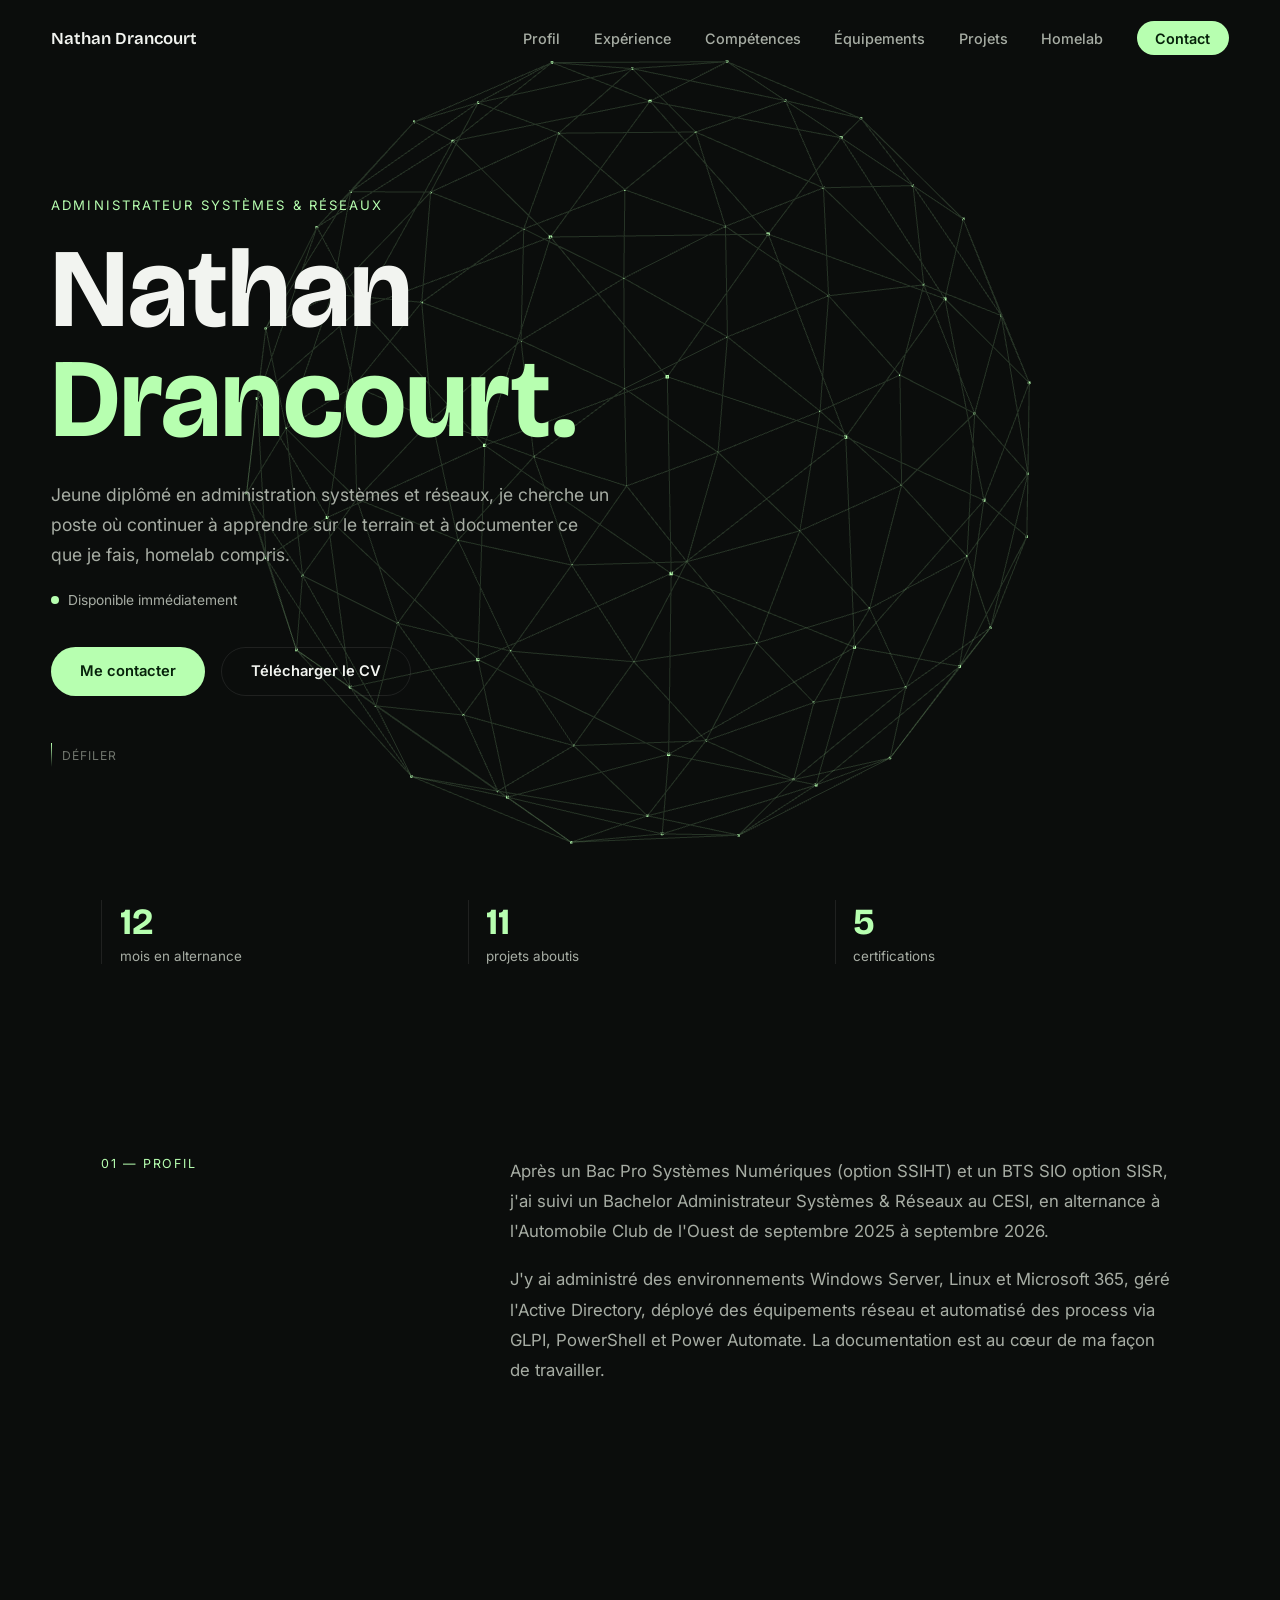
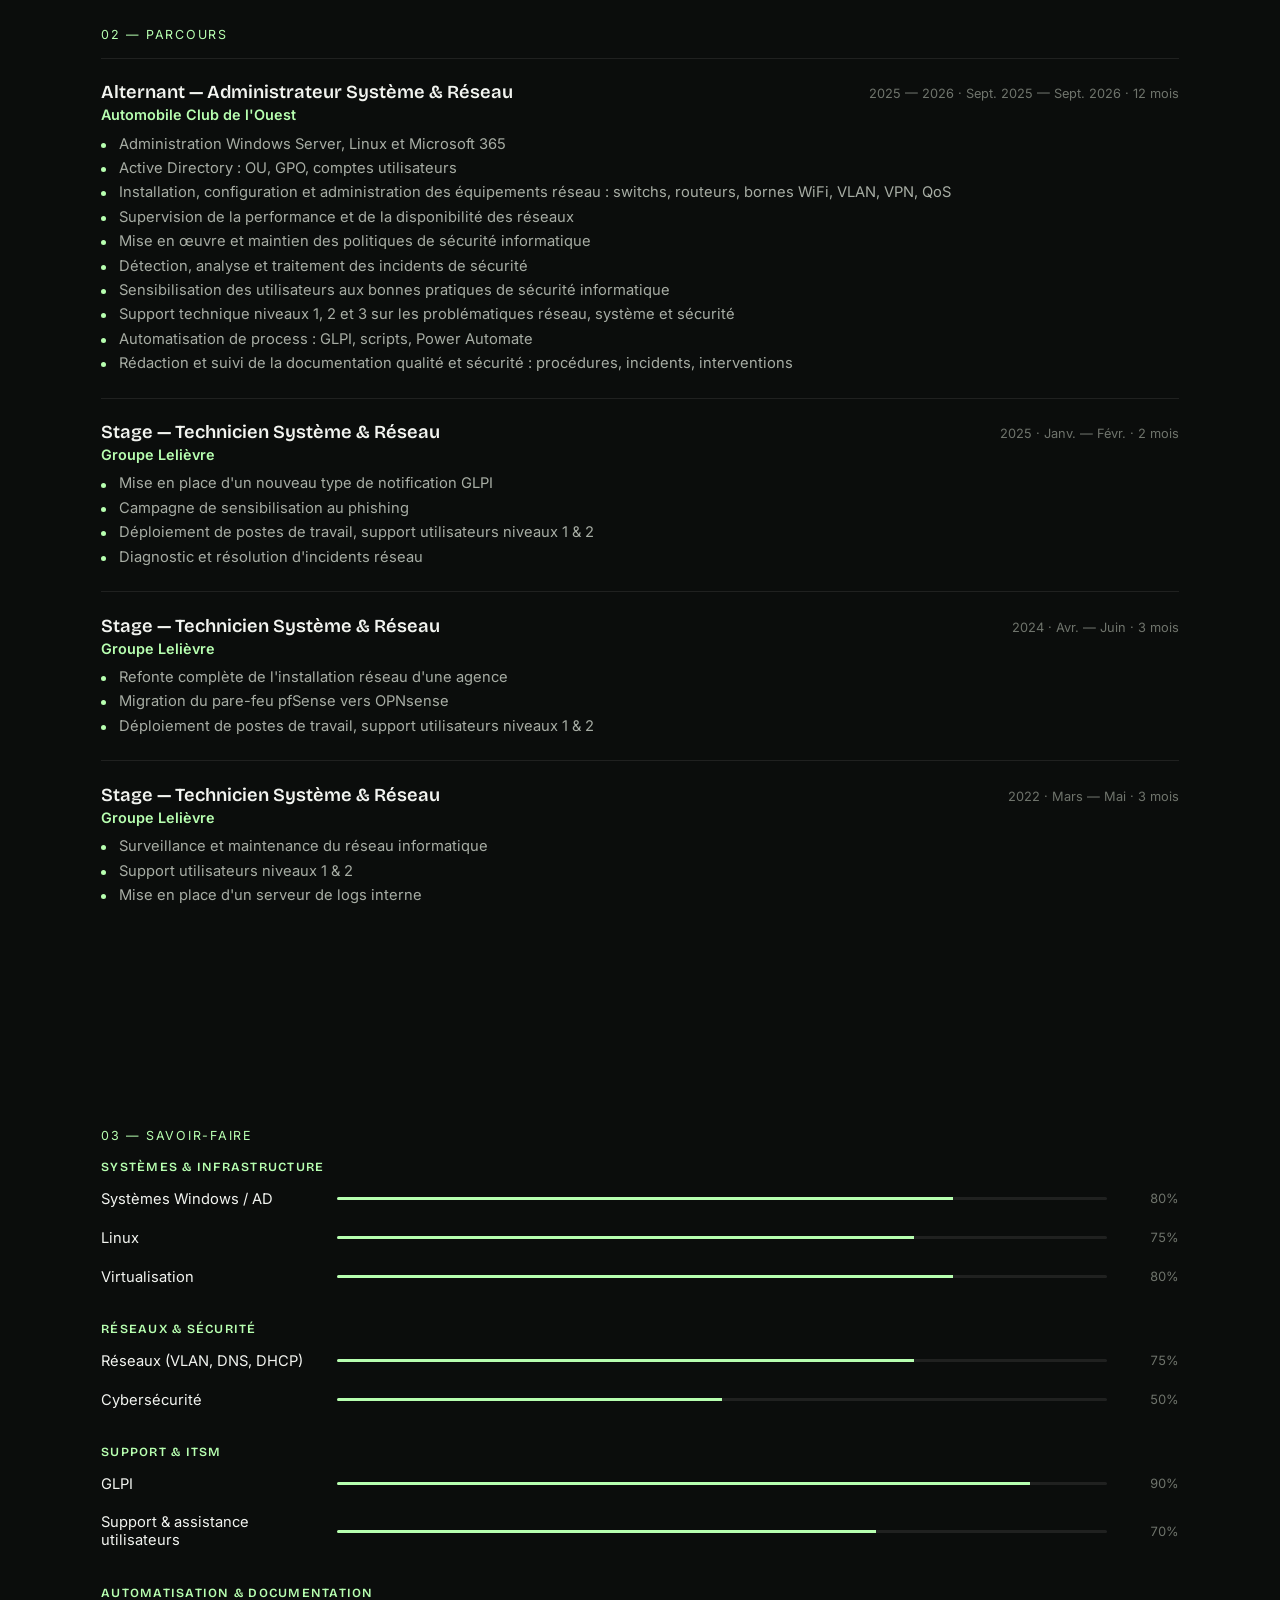
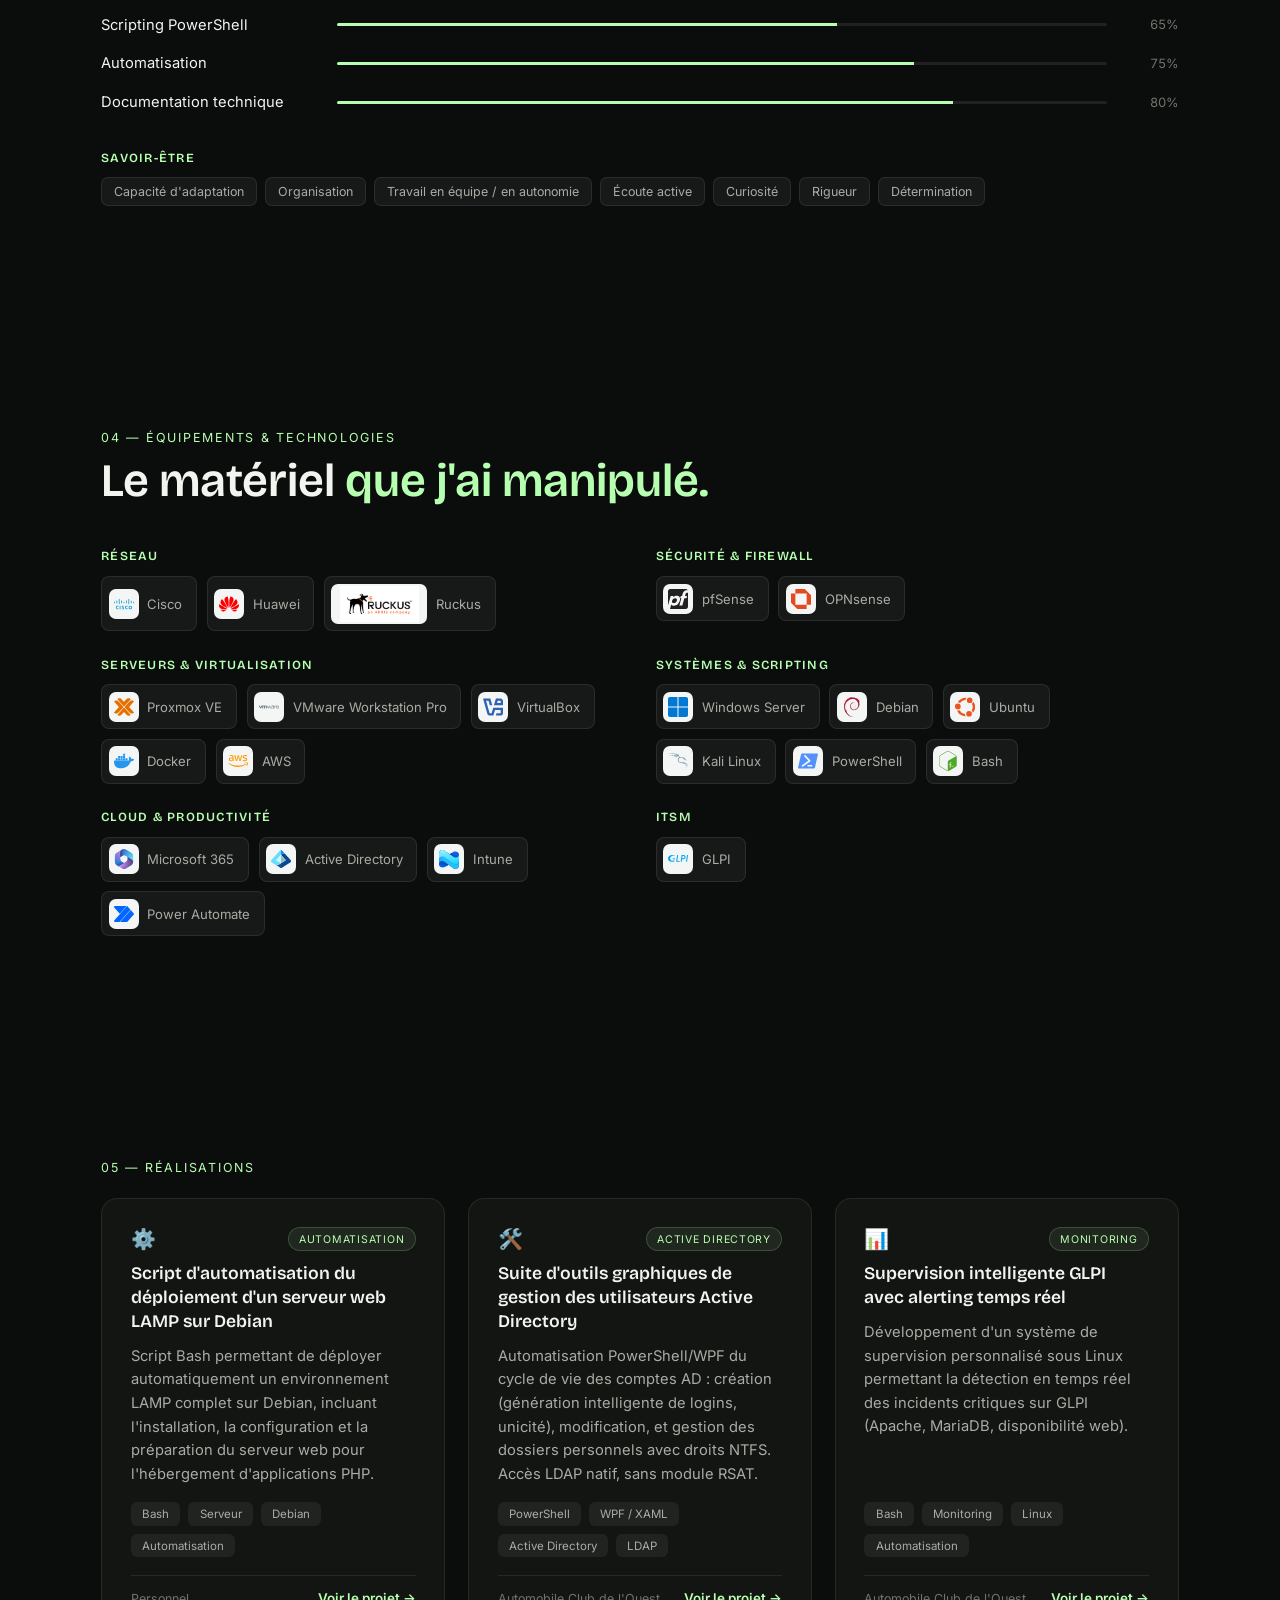
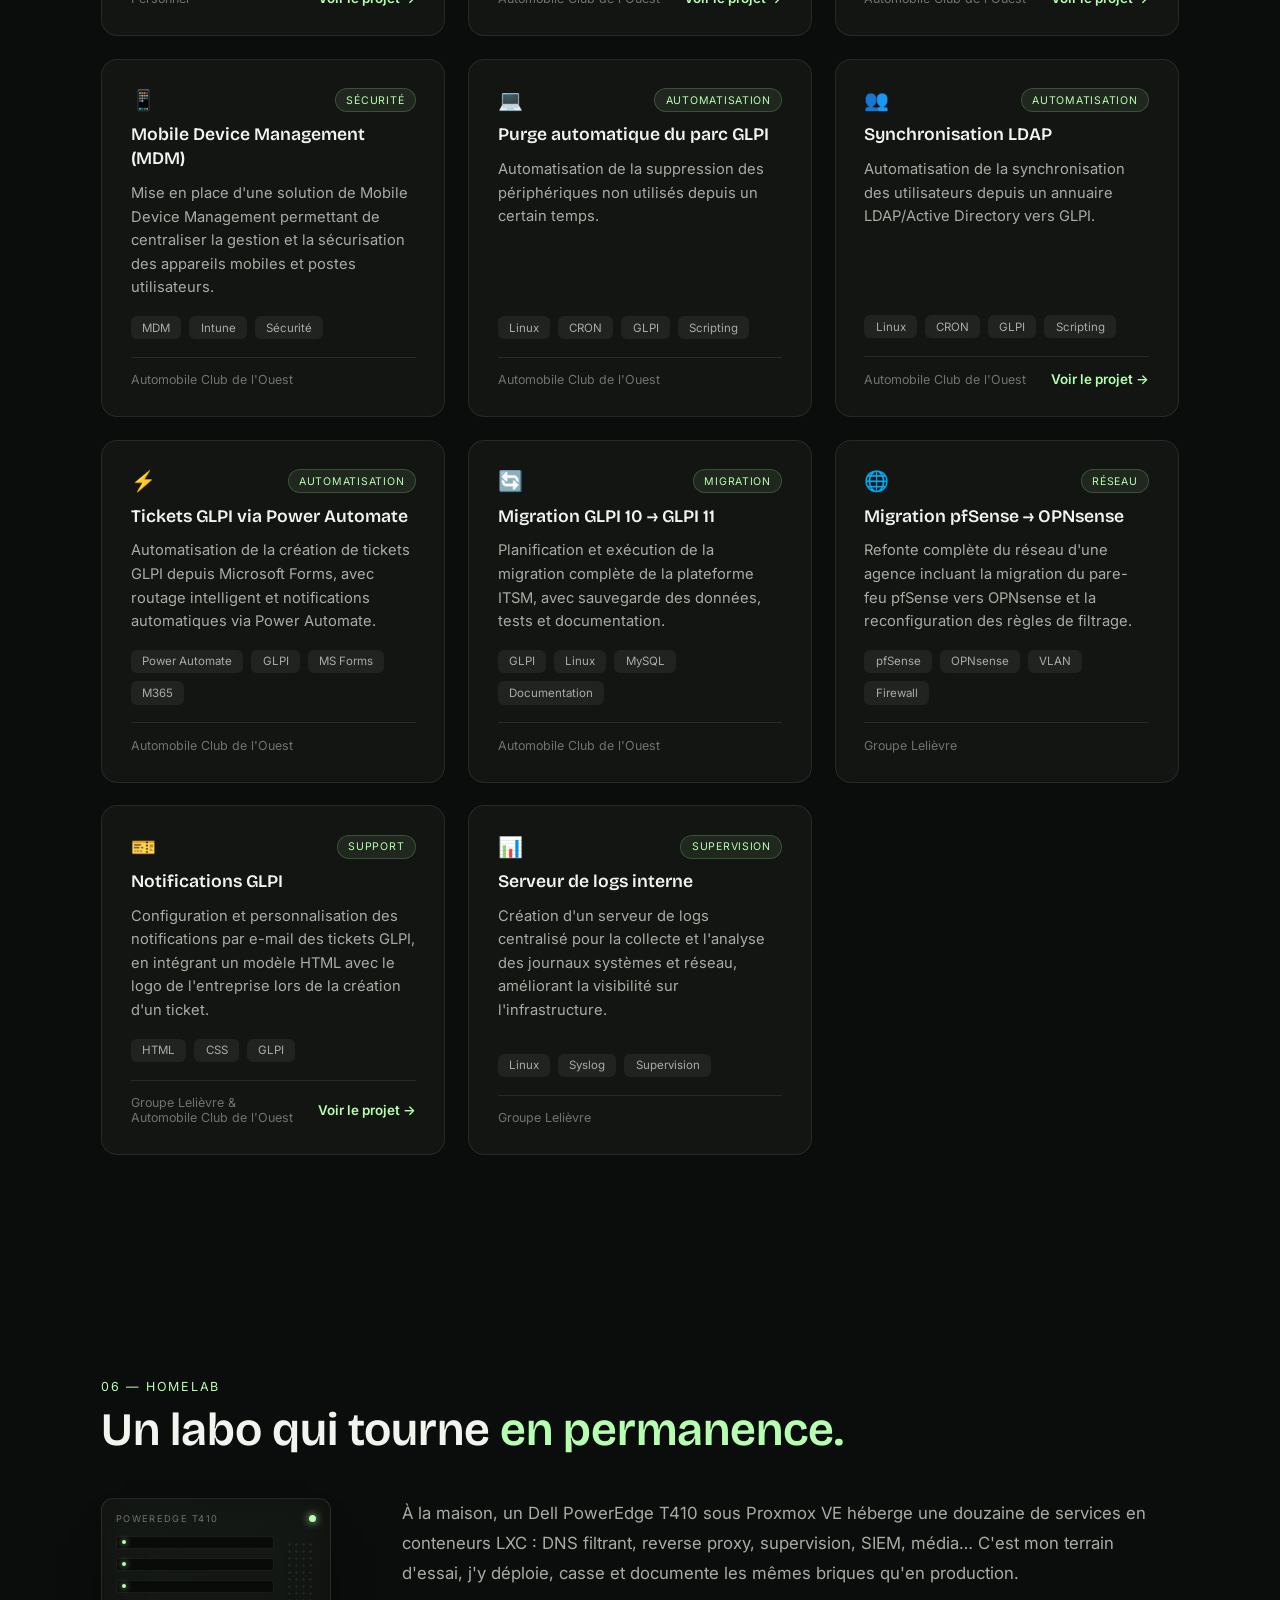
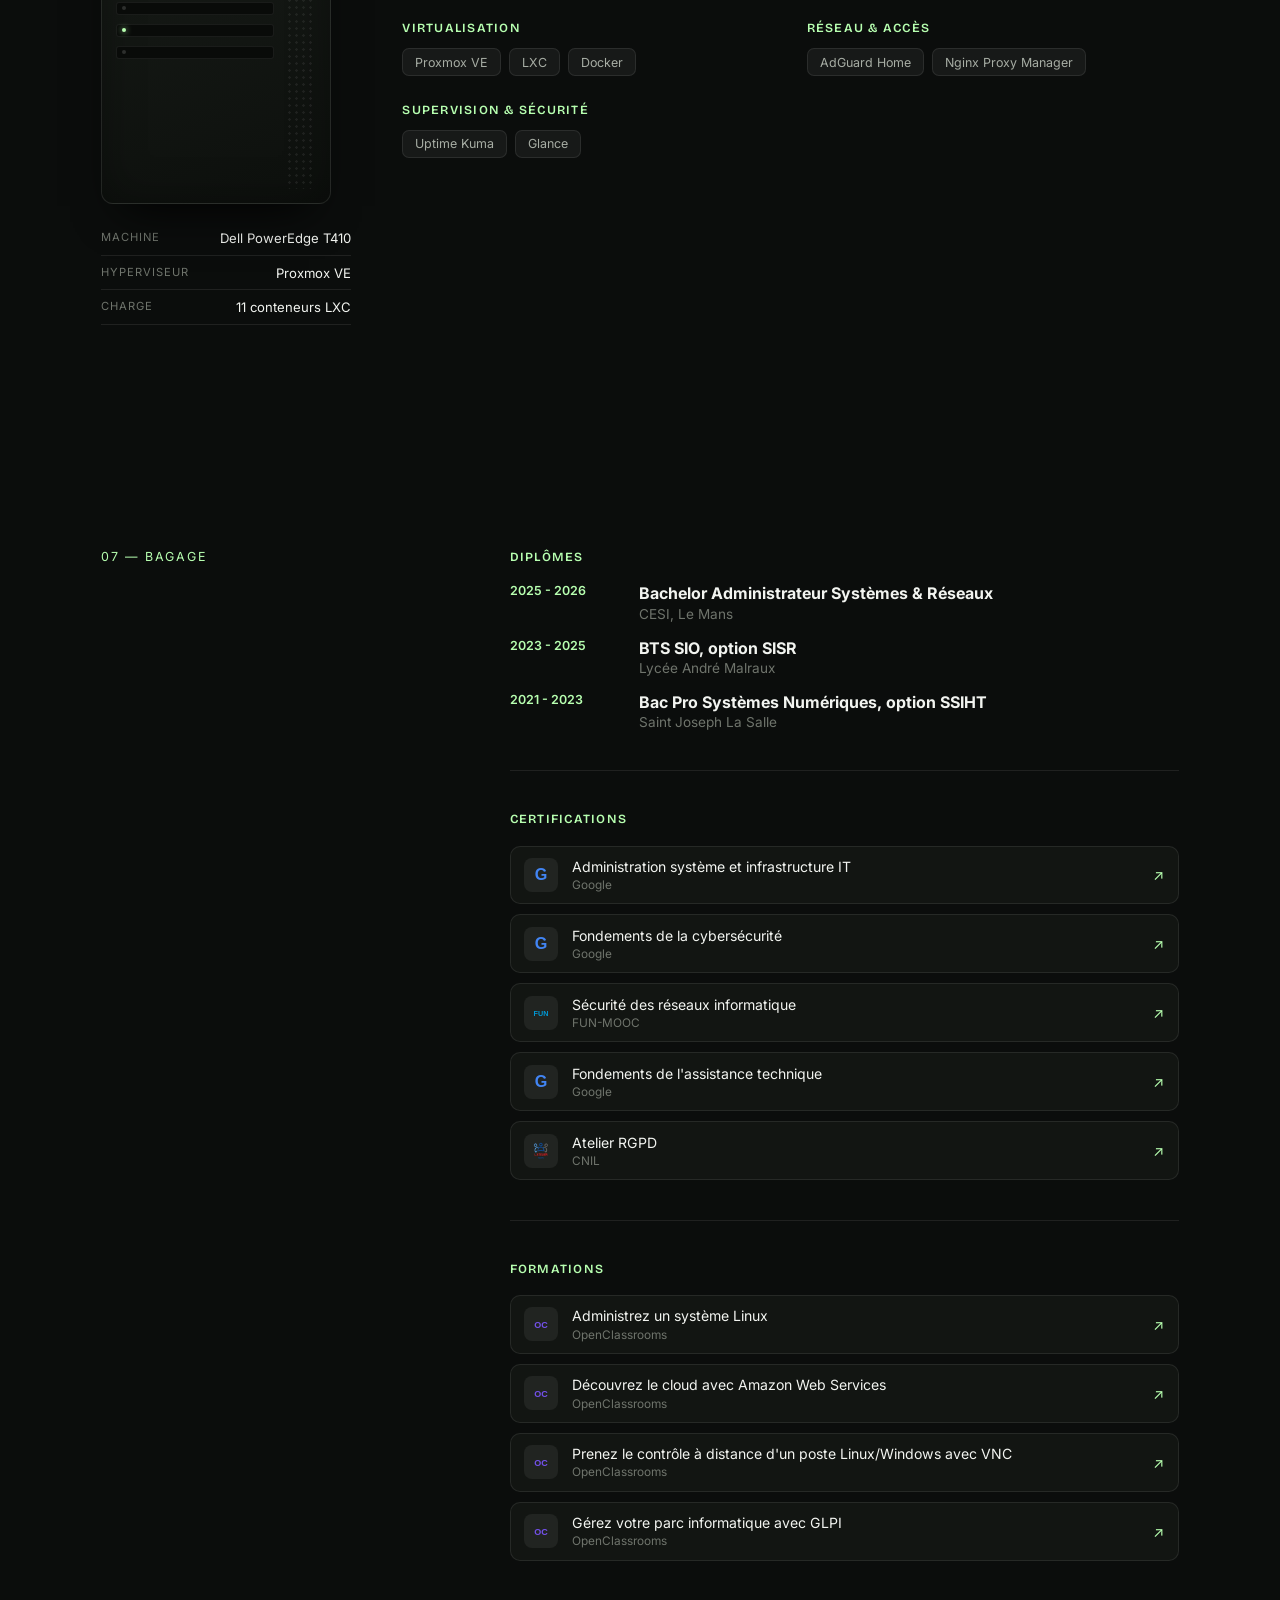
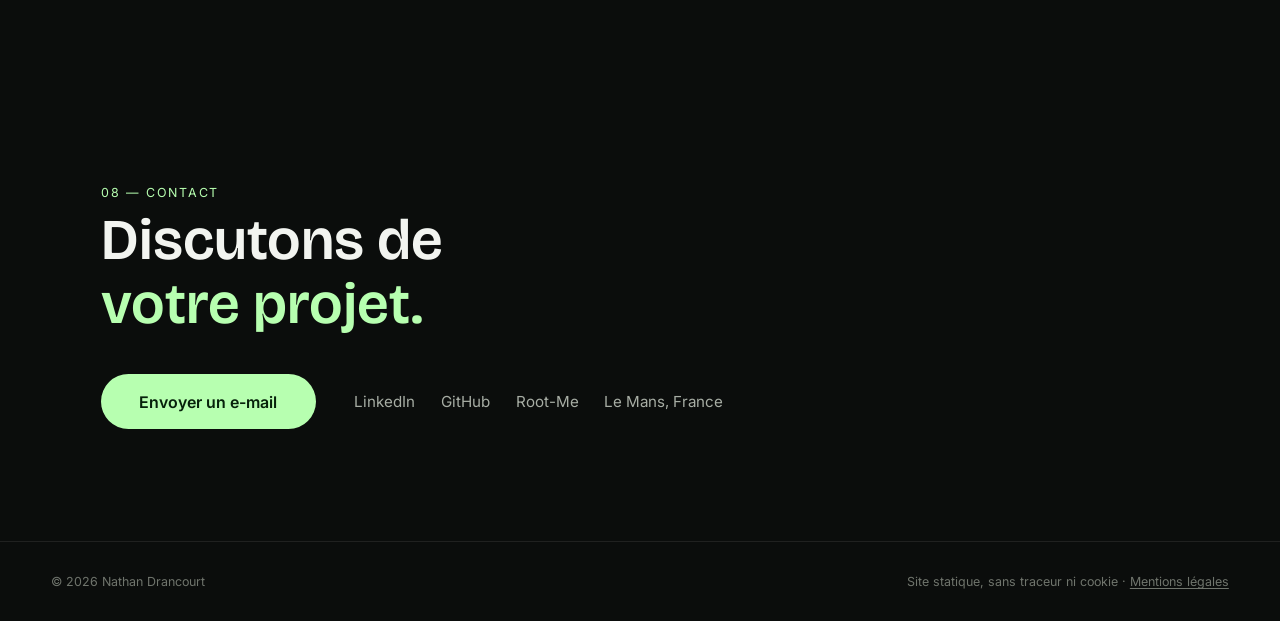
==== commit 46520a39: "Regroupe les savoir-faire par thème Inspiré de la présentation de Julien Noblot : les 10 savoir-fair" ====
--- a/index.html
+++ b/index.html
@@ -27,7 +27,7 @@
   <link rel="preconnect" href="https://fonts.googleapis.com" />
   <link rel="preconnect" href="https://fonts.gstatic.com" crossorigin />
   <link href="https://fonts.googleapis.com/css2?family=Bricolage+Grotesque:opsz,wght@12..96,500;12..96,600;12..96,700&family=Inter:wght@400;500;600&display=swap" rel="stylesheet" />
-  <link rel="stylesheet" href="assets/css/style.css?v=16" />
+  <link rel="stylesheet" href="assets/css/style.css?v=17" />
 </head>
 <body>
   <a href="#main" class="skip-link">Aller au contenu</a>
@@ -181,8 +181,8 @@
   <script src="assets/vendor/three.min.js"></script>
   <script src="assets/vendor/gsap.min.js"></script>
   <script src="assets/vendor/ScrollTrigger.min.js"></script>
-  <script src="assets/js/data.js?v=17"></script>
+  <script src="assets/js/data.js?v=18"></script>
   <script src="assets/js/scene.js?v=1"></script>
-  <script src="assets/js/main.js?v=13"></script>
+  <script src="assets/js/main.js?v=14"></script>
 </body>
 </html>
--- a/assets/css/style.css
+++ b/assets/css/style.css
@@ -98,7 +98,9 @@
 .task-list li::before { content: ''; position: absolute; left: 0; top: 0.55em; width: 5px; height: 5px; border-radius: 50%; background: var(--accent); }
 
 /* ============ SKILLS ============ */
-.skill-rows { display: flex; flex-direction: column; gap: 1.3rem; margin-top: 1rem; }
+.skill-rows { display: flex; flex-direction: column; gap: 2.2rem; margin-top: 1rem; }
+.skill-group-title { font-size: 0.78rem; text-transform: uppercase; letter-spacing: 0.1em; color: var(--accent); margin-bottom: 1rem; }
+.skill-group-rows { display: flex; flex-direction: column; gap: 1.3rem; }
 .skill-row { display: grid; grid-template-columns: 220px 1fr 3.5rem; align-items: center; gap: 1rem; }
 .skill-label { font-size: 0.92rem; }
 .skill-bar { height: 3px; background: var(--line); border-radius: 2px; overflow: hidden; }
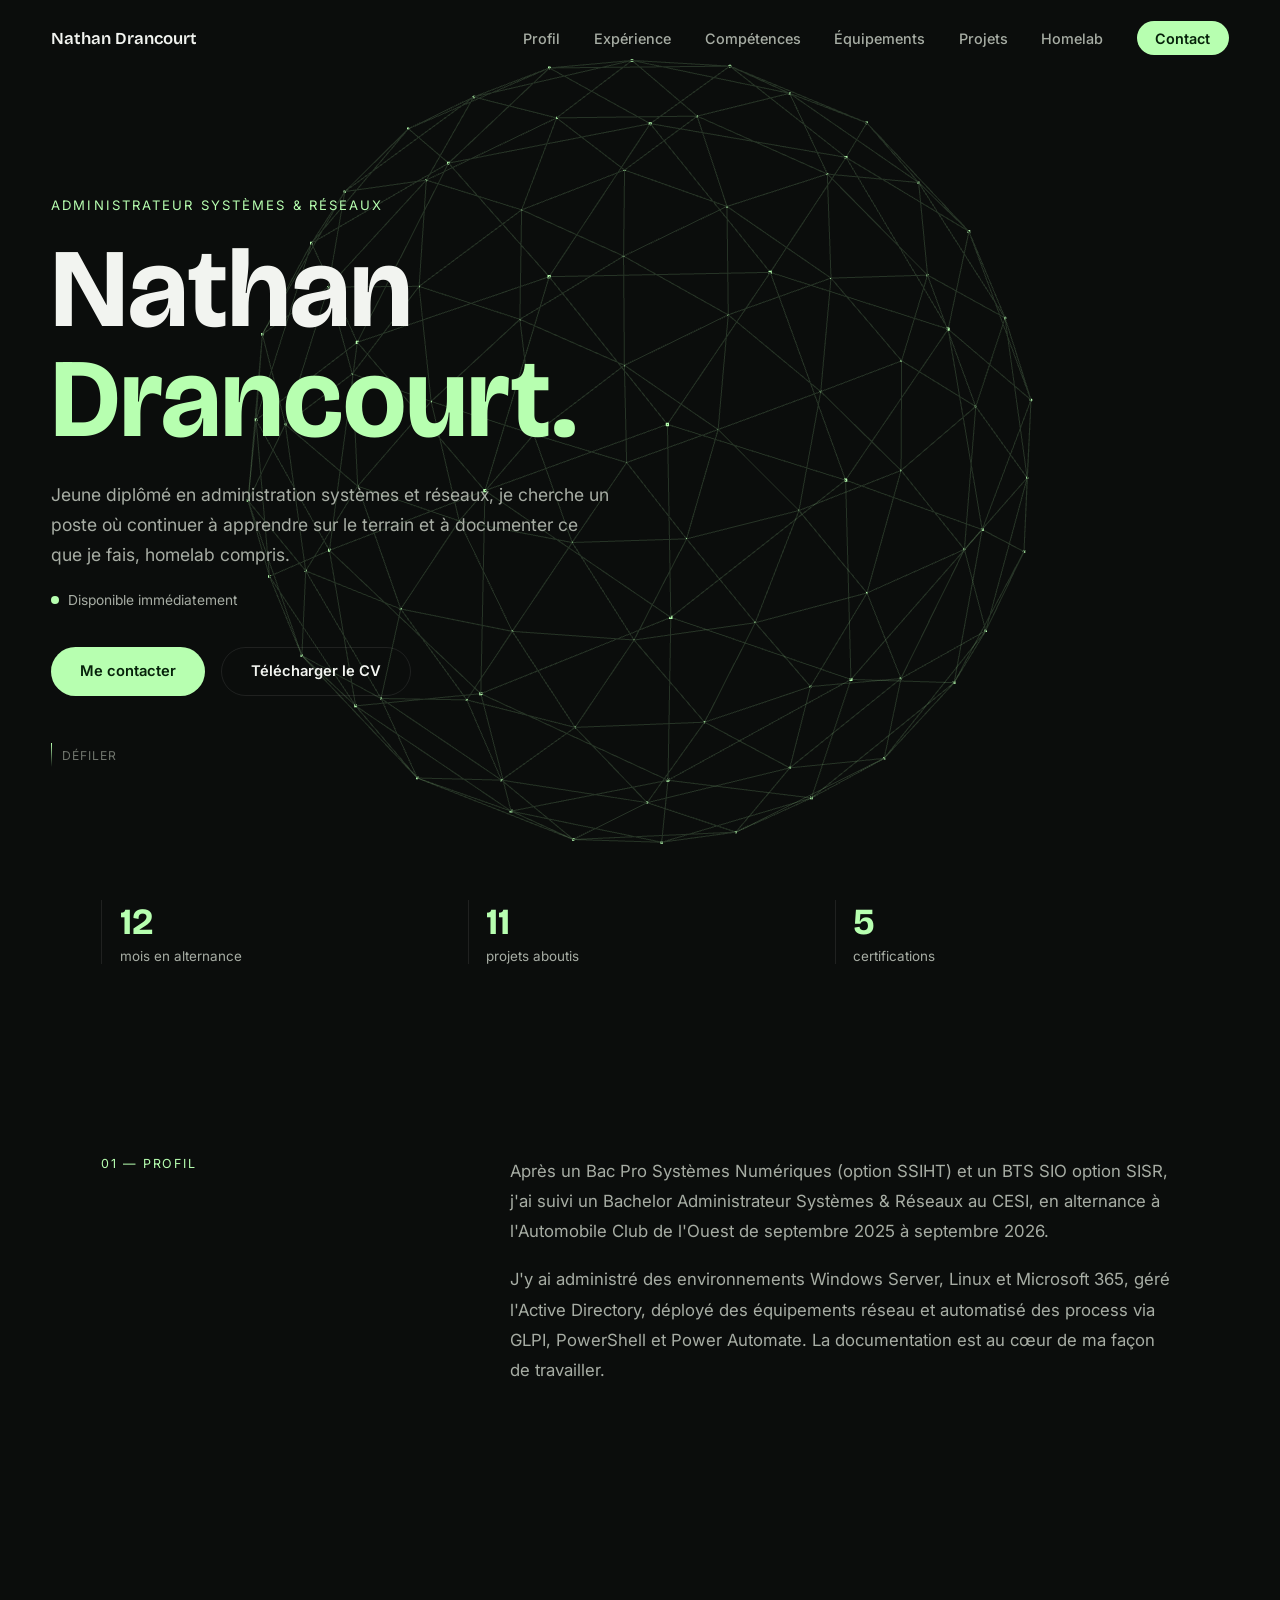
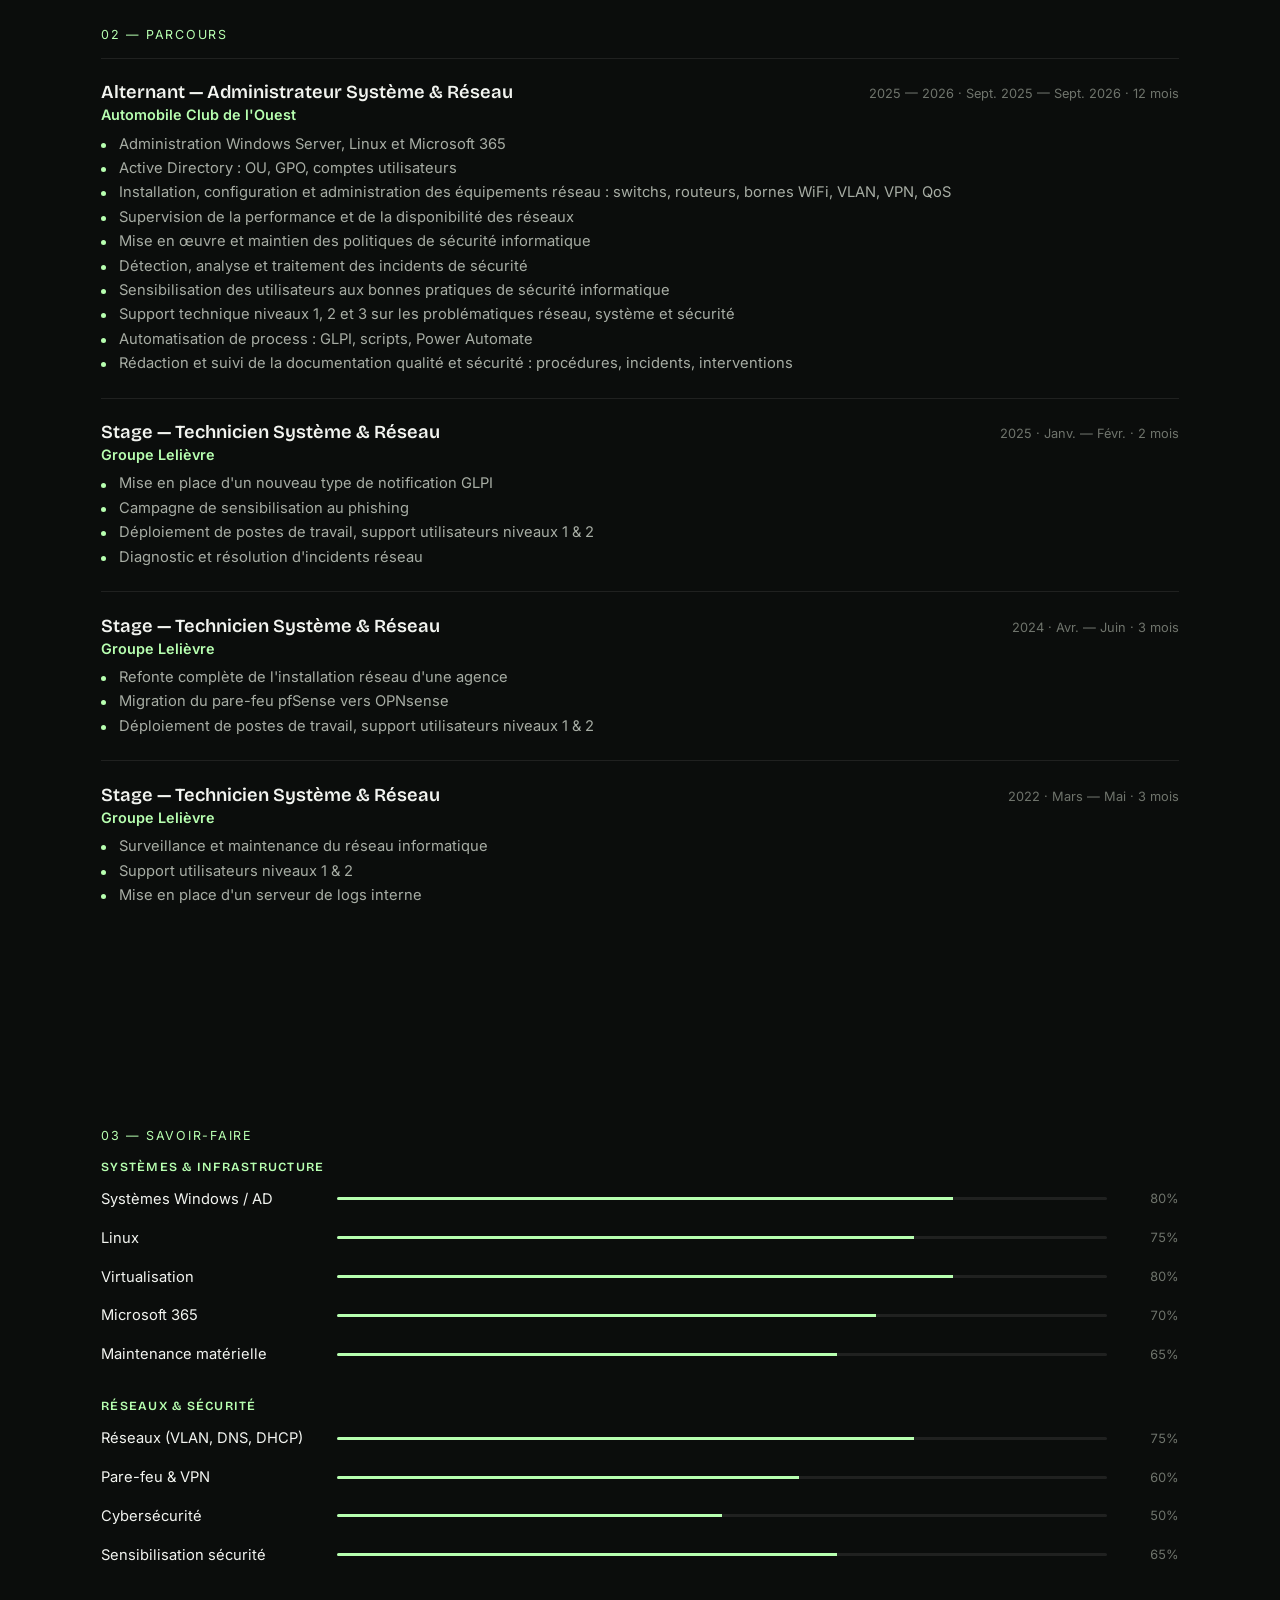
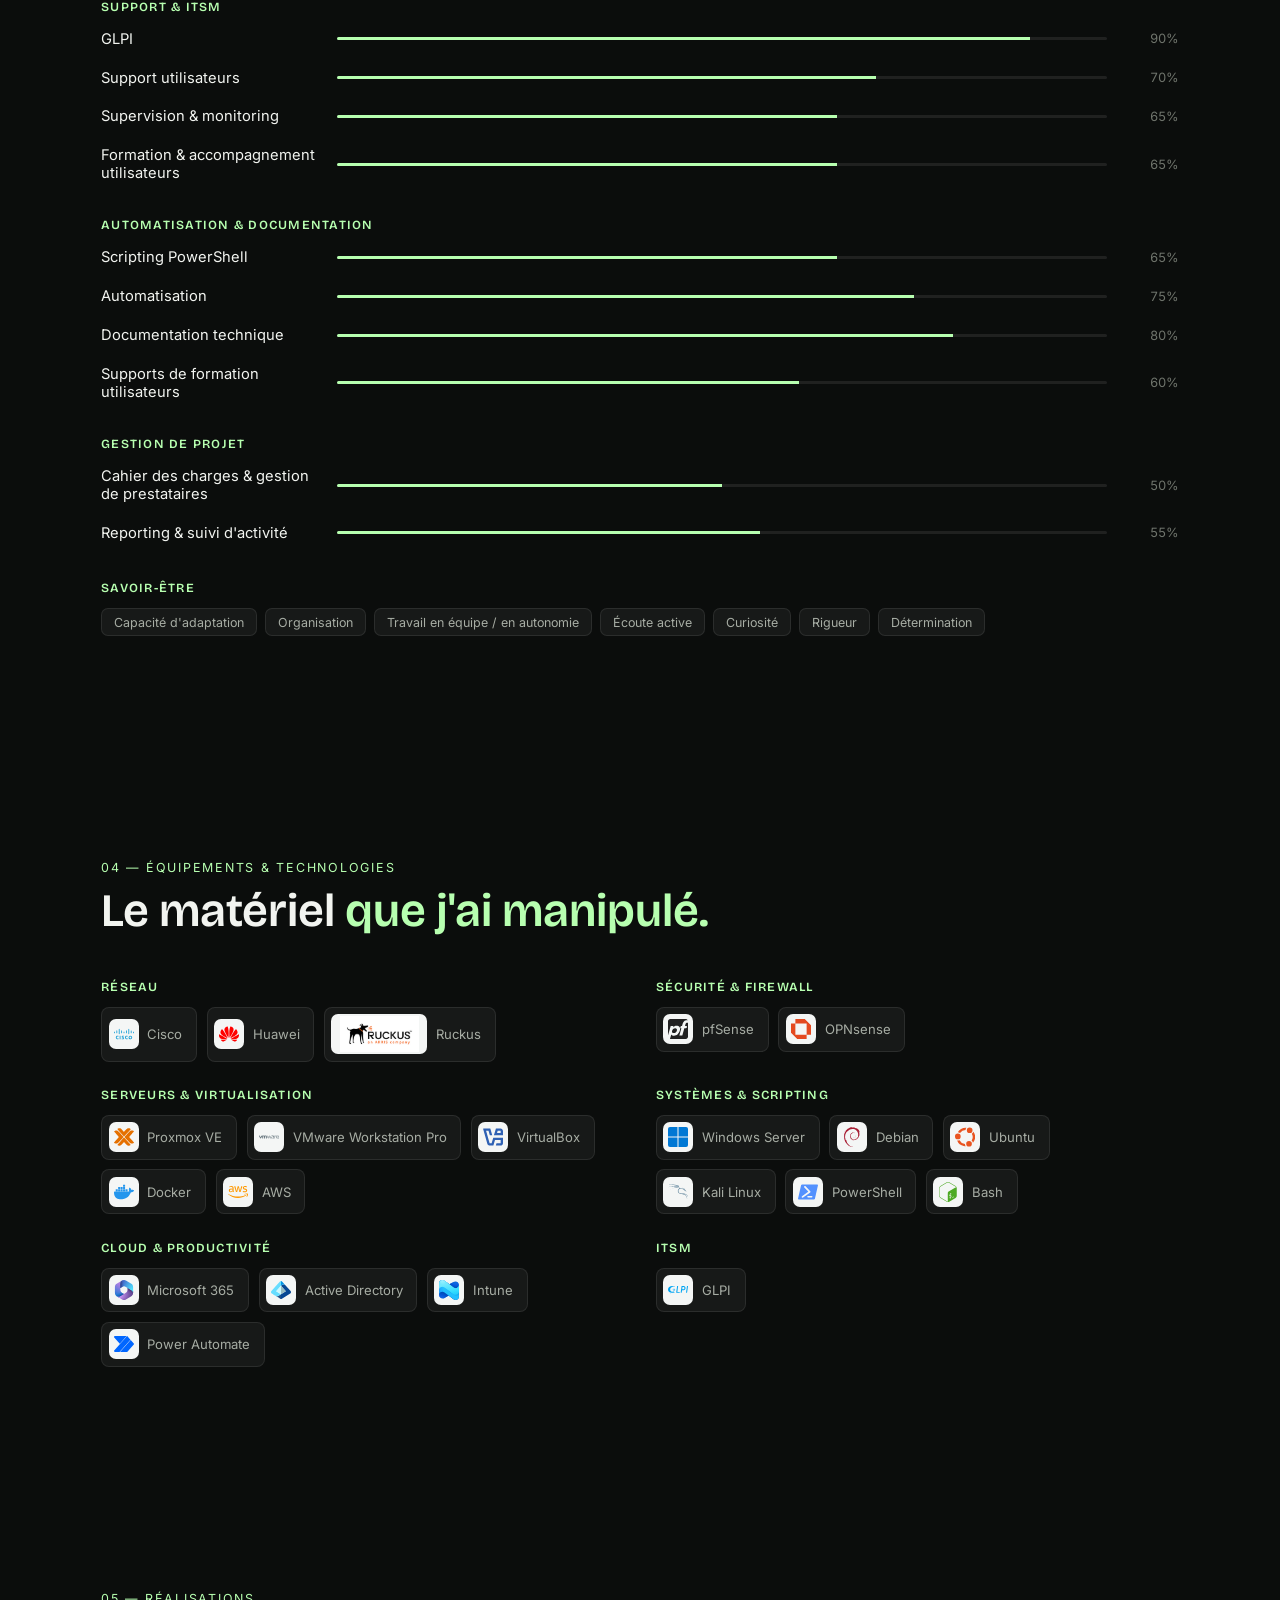
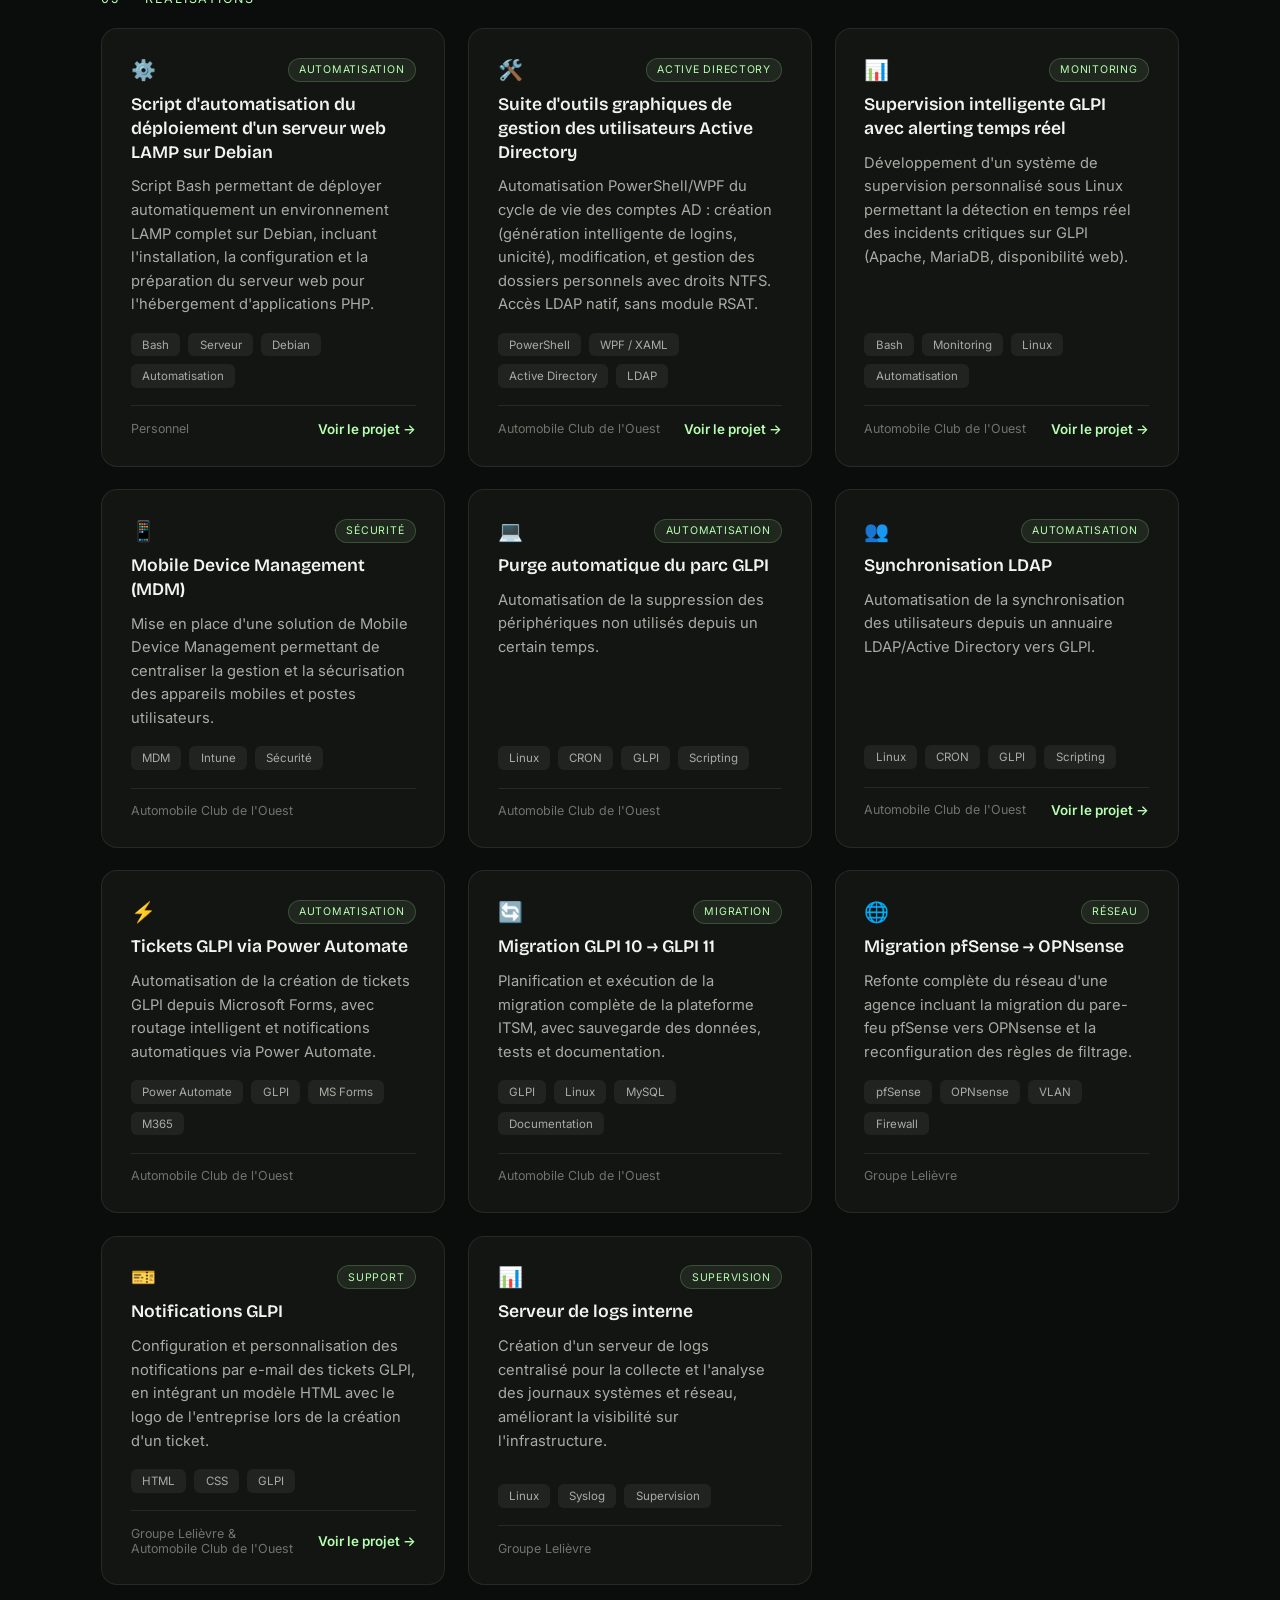
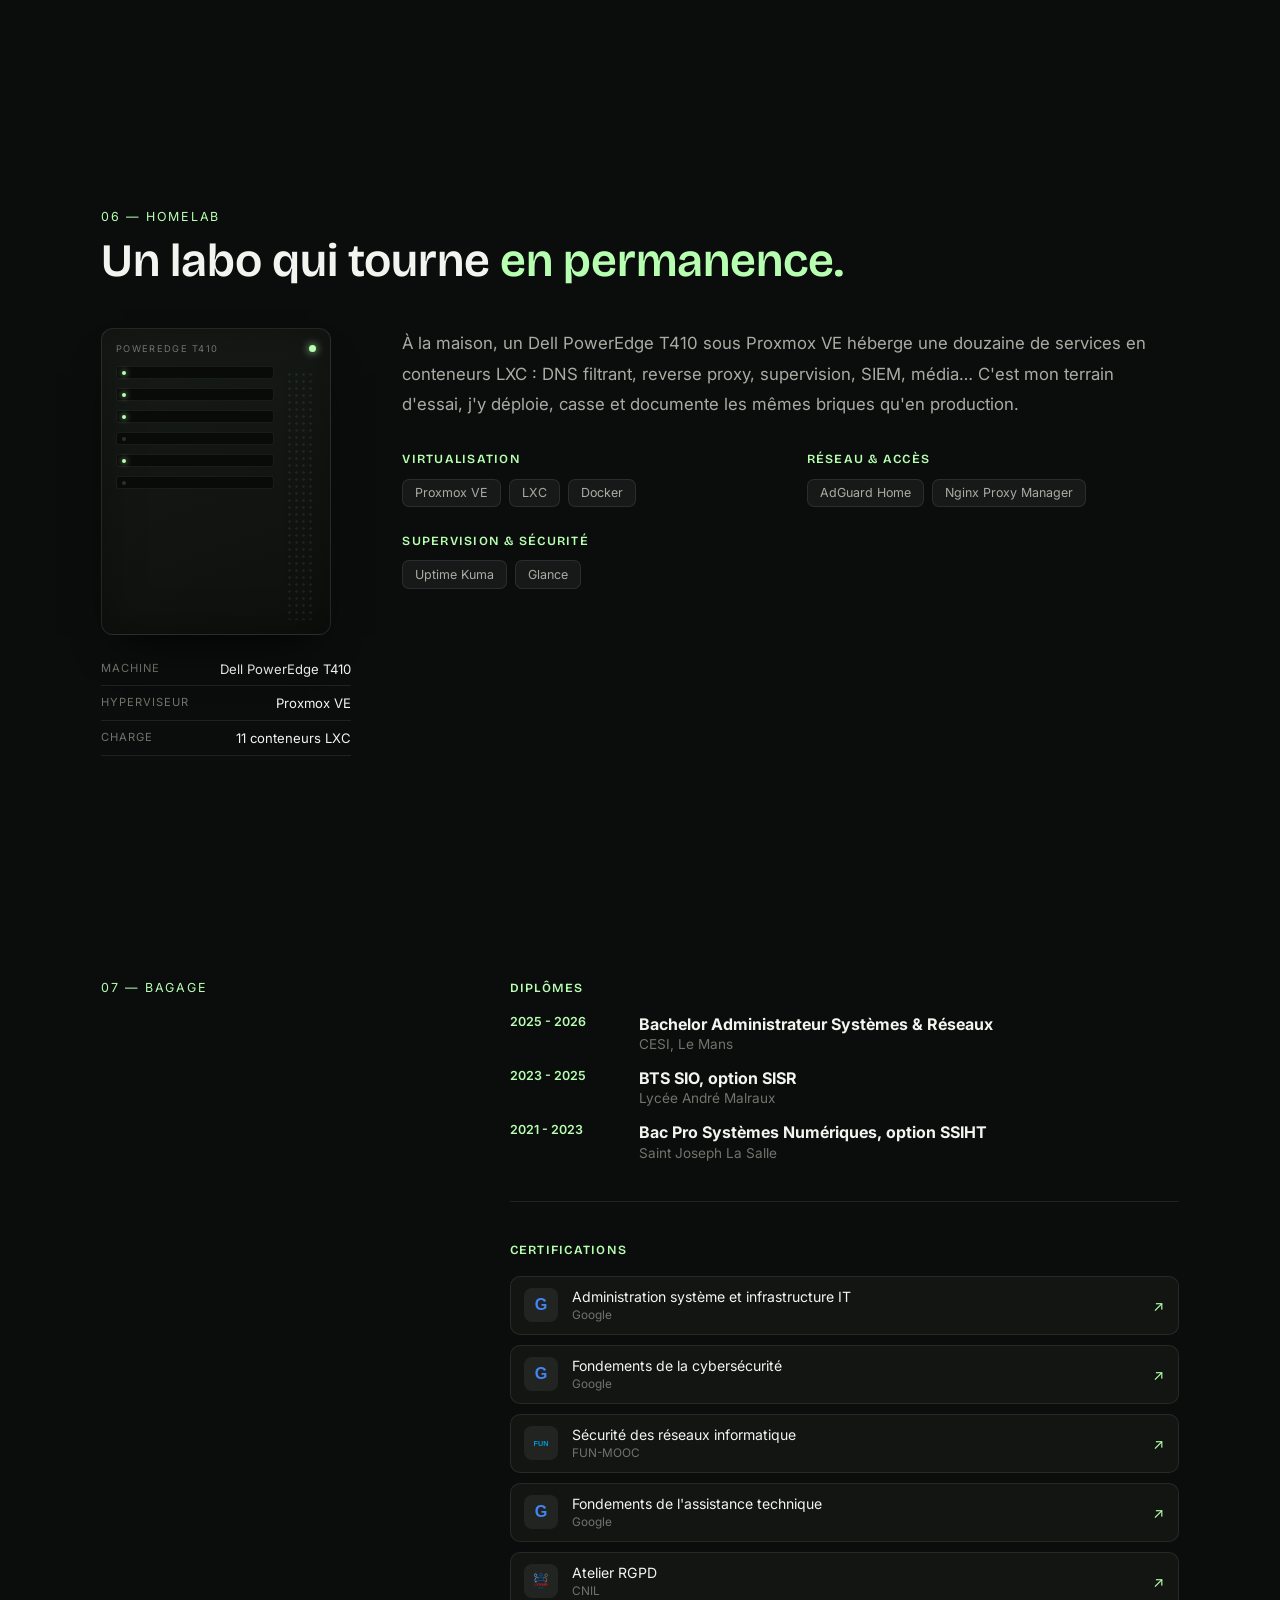
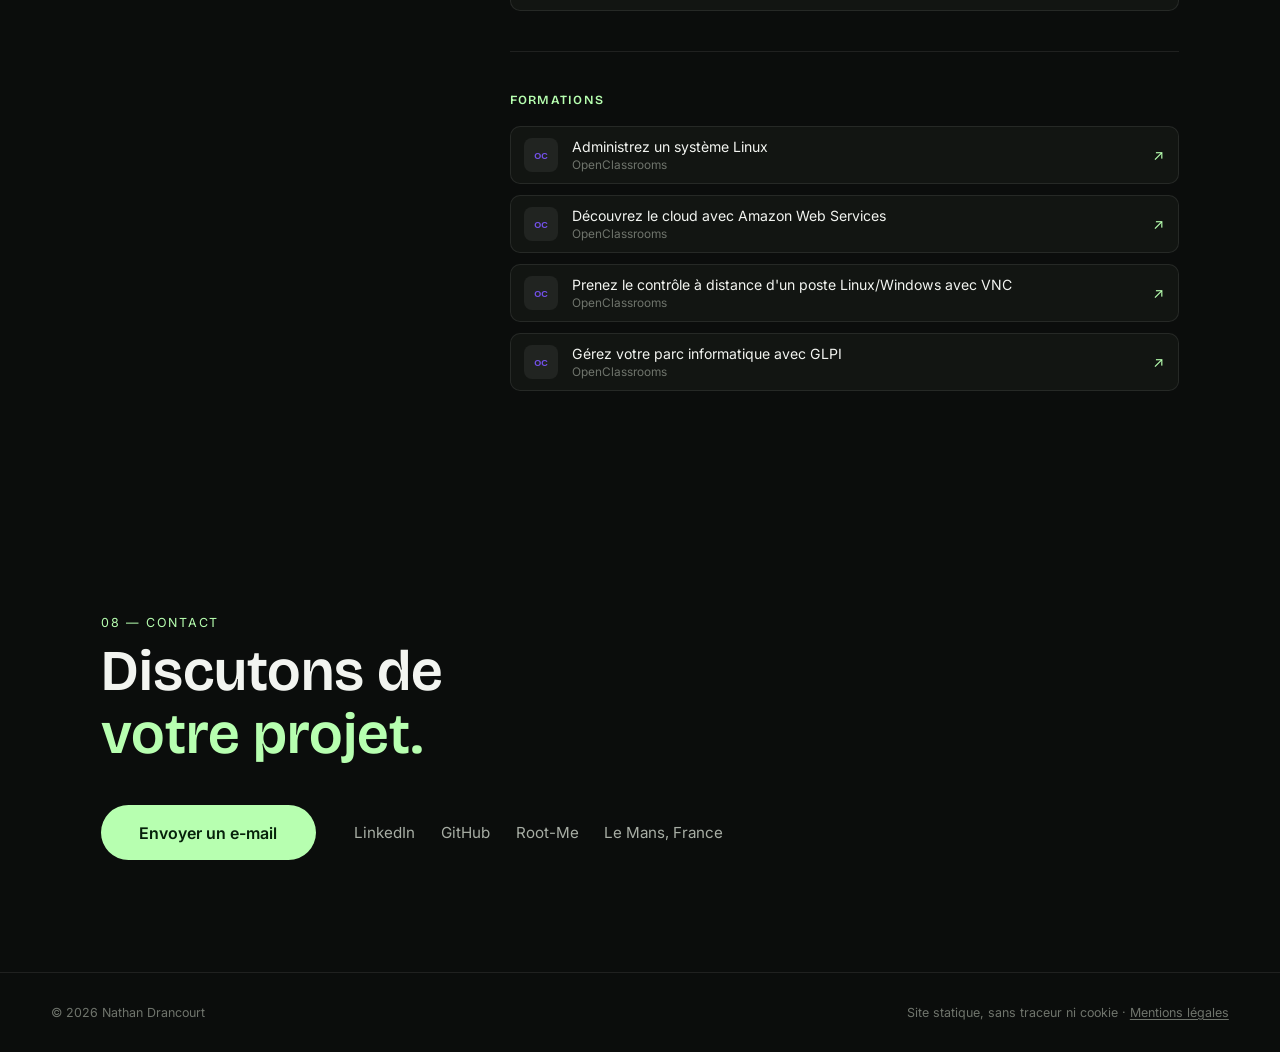
==== commit 1de591c9: "Ajoute des savoir-faire vus chez Julien Noblot, confirmés par Nathan Maintenance matérielle, sensibi" ====
--- a/index.html
+++ b/index.html
@@ -181,7 +181,7 @@
   <script src="assets/vendor/three.min.js"></script>
   <script src="assets/vendor/gsap.min.js"></script>
   <script src="assets/vendor/ScrollTrigger.min.js"></script>
-  <script src="assets/js/data.js?v=18"></script>
+  <script src="assets/js/data.js?v=19"></script>
   <script src="assets/js/scene.js?v=1"></script>
   <script src="assets/js/main.js?v=14"></script>
 </body>
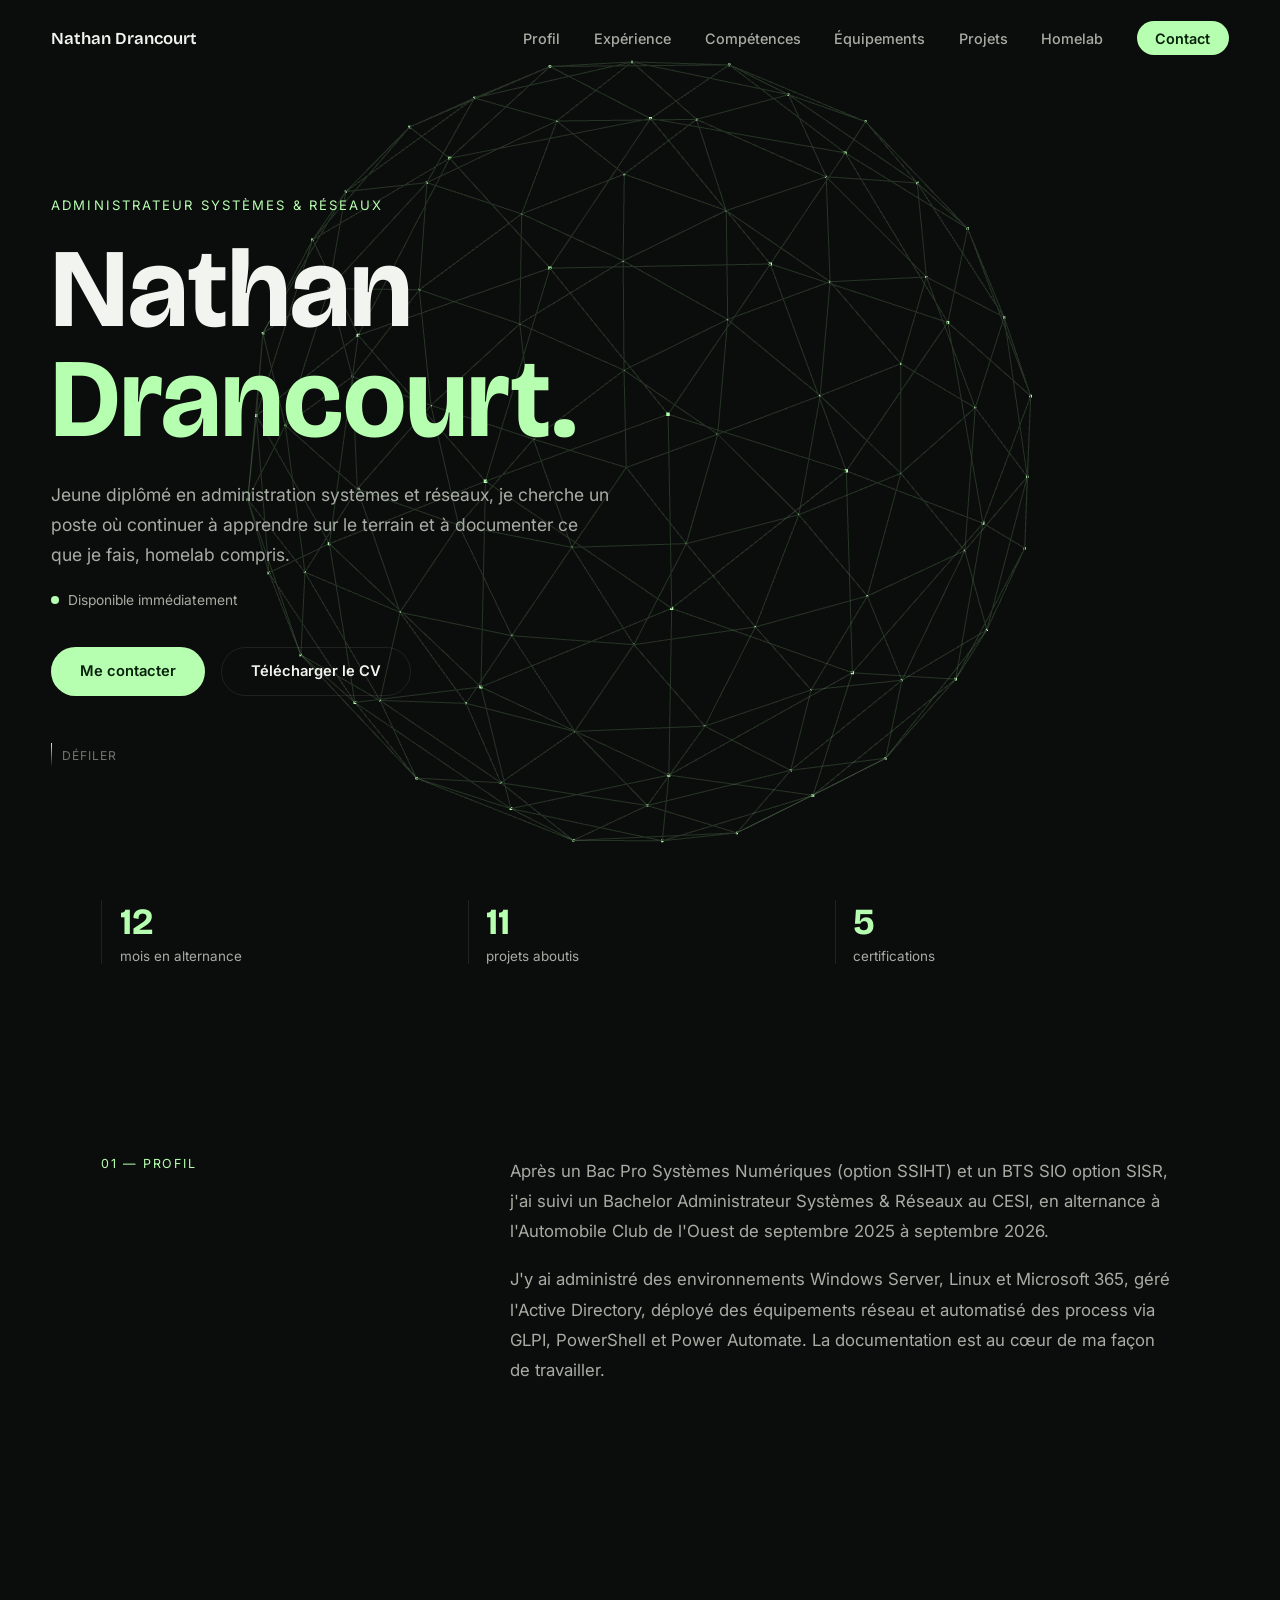
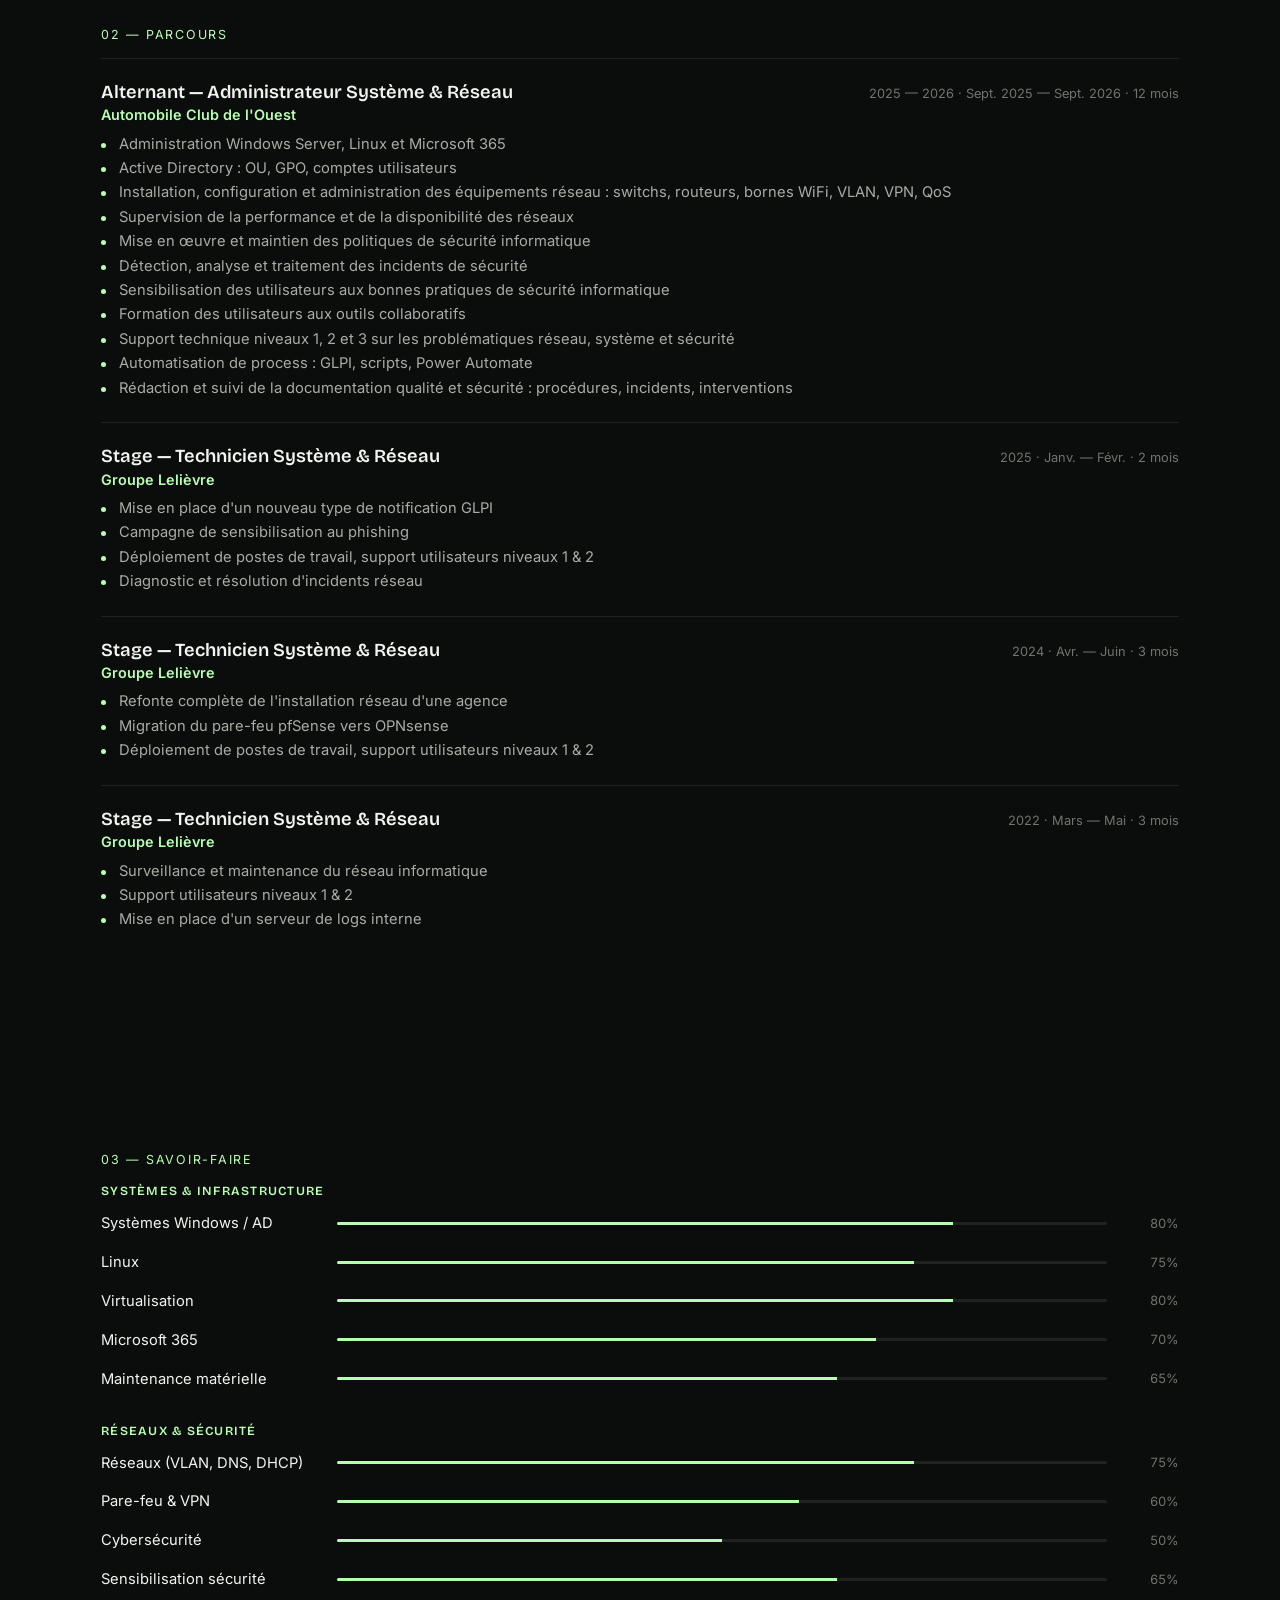
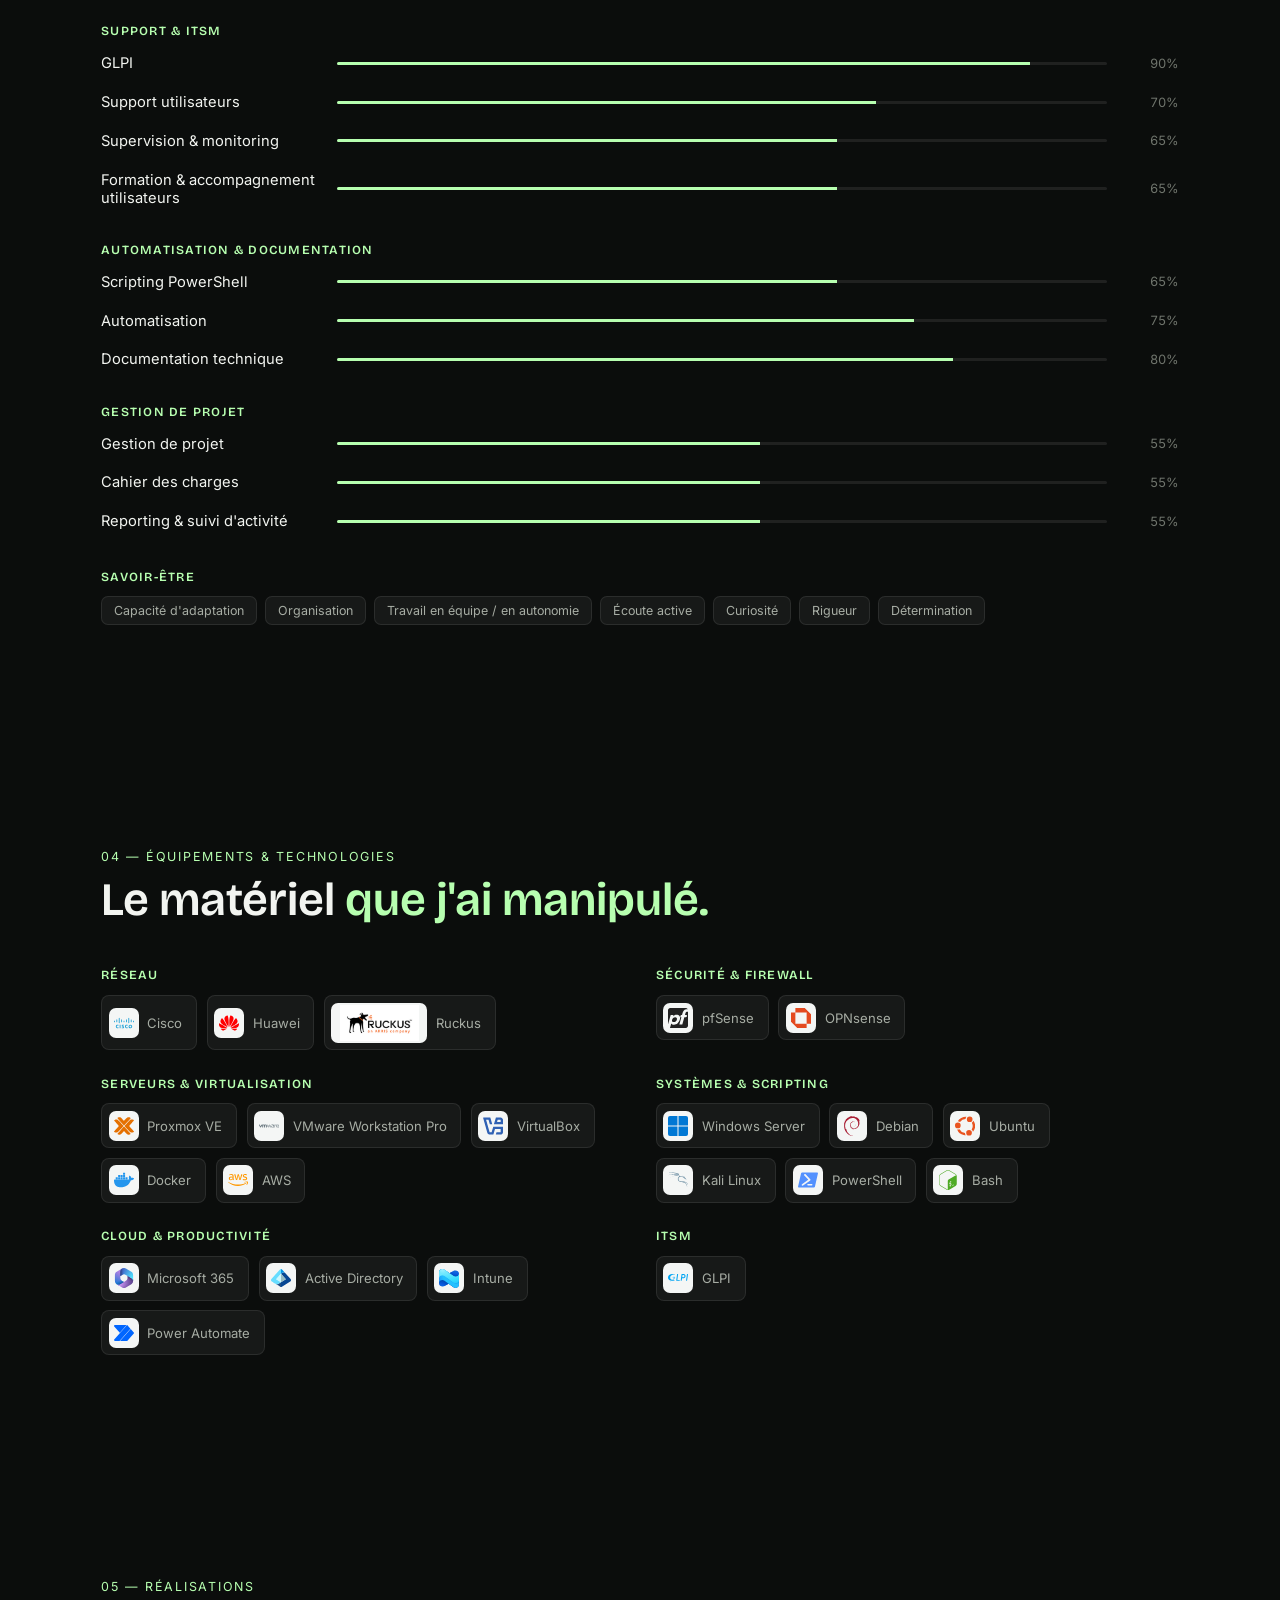
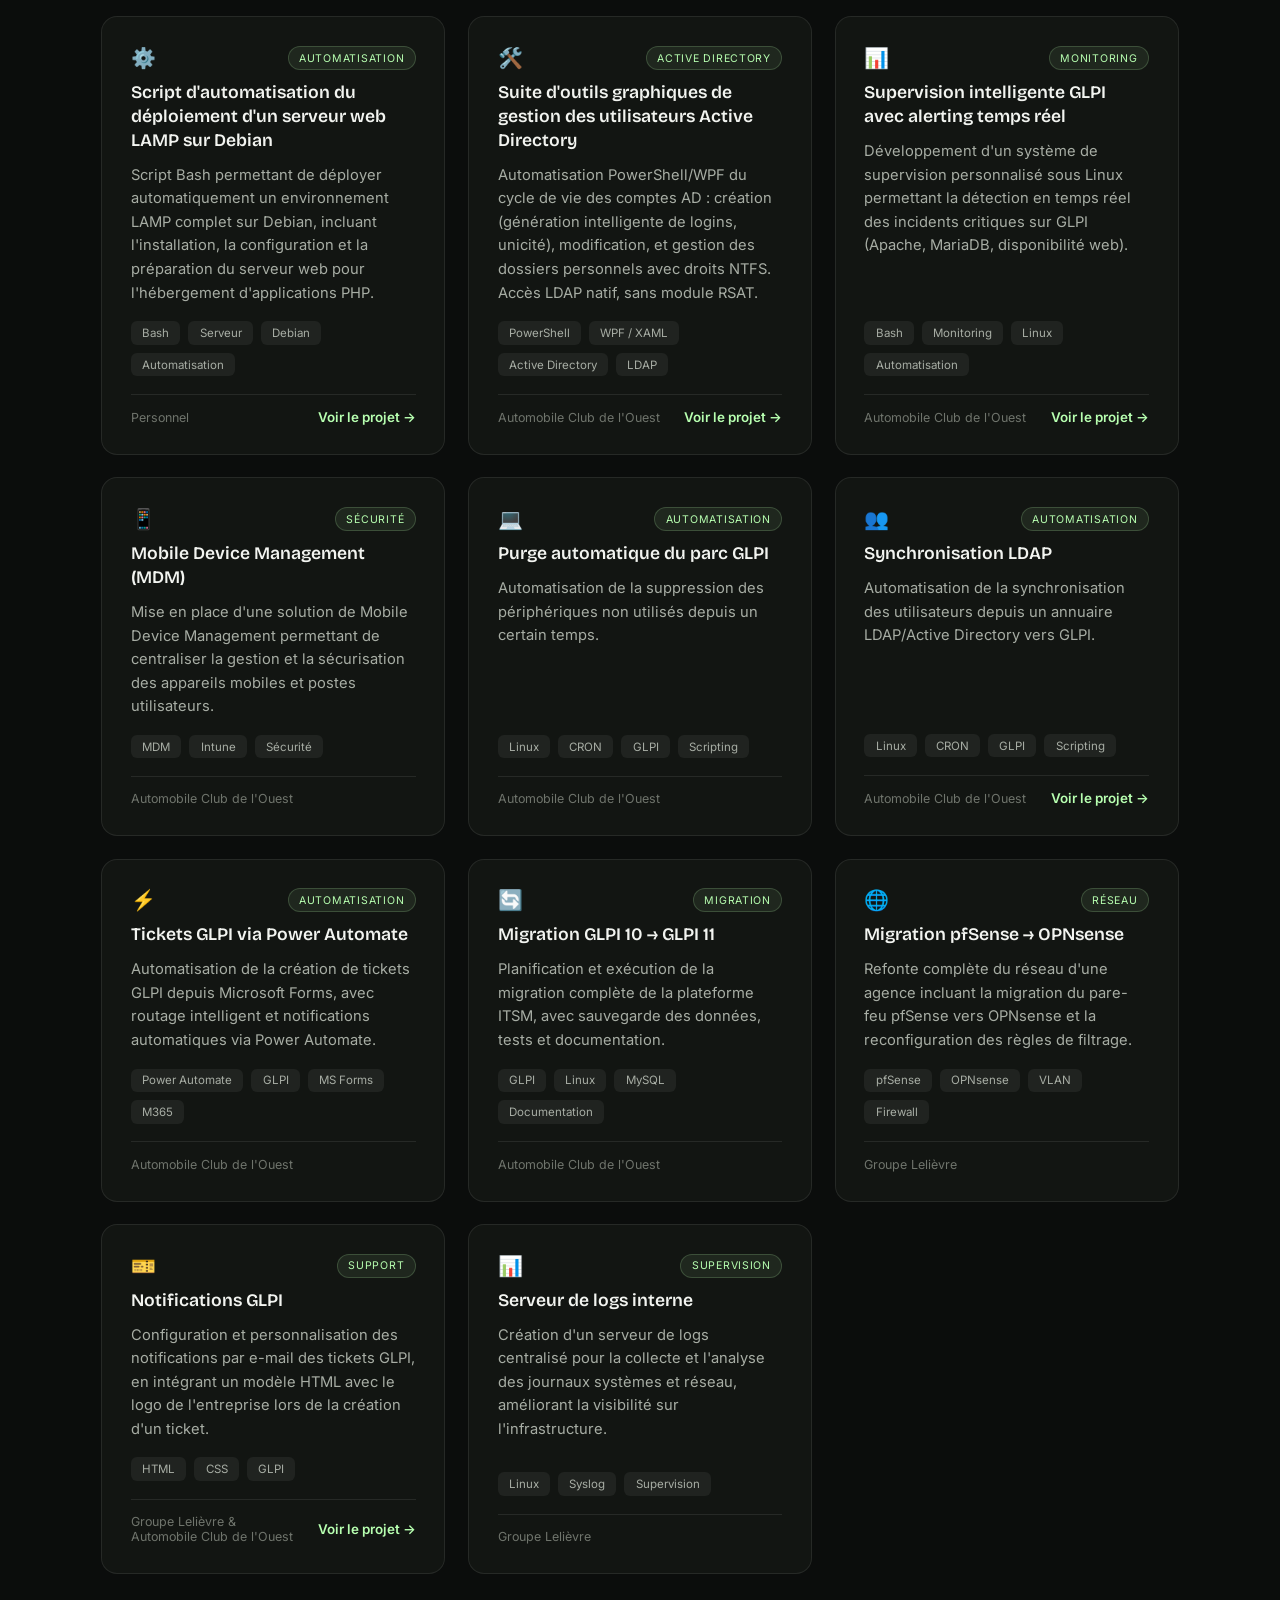
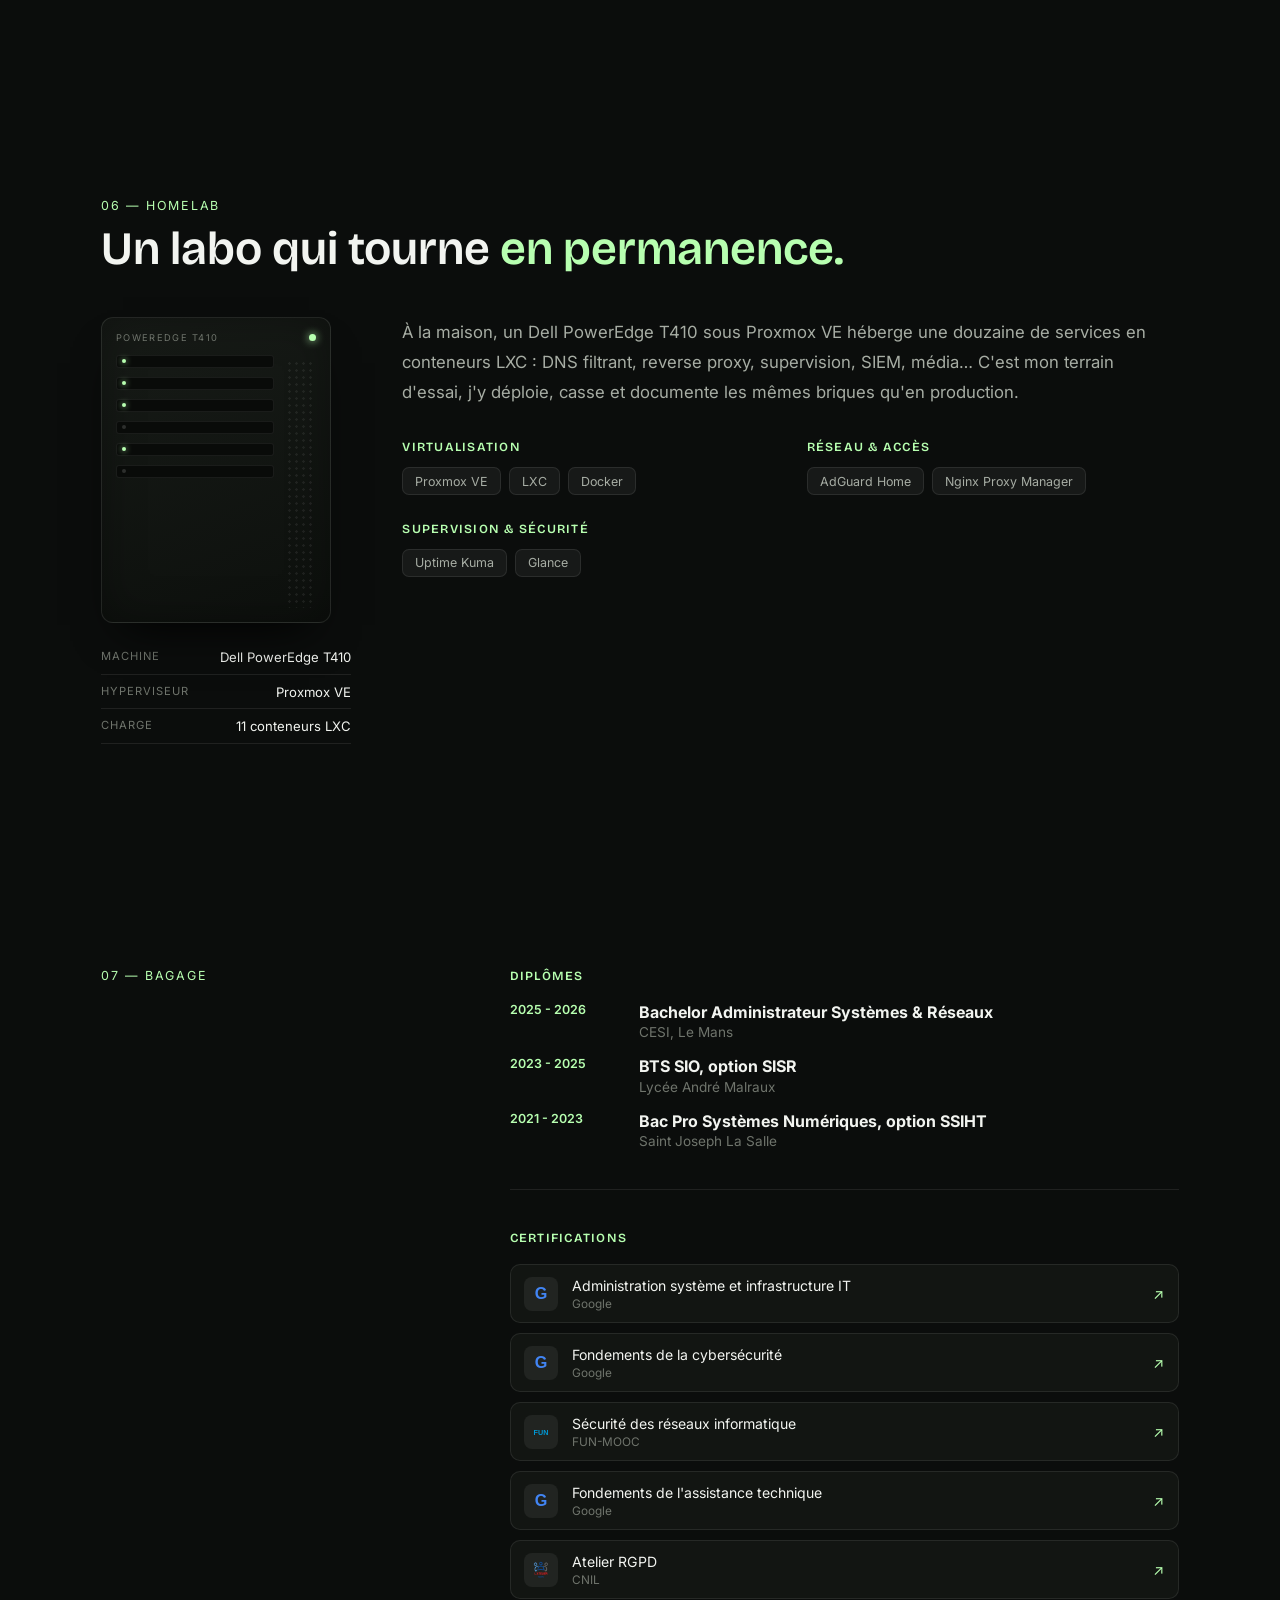
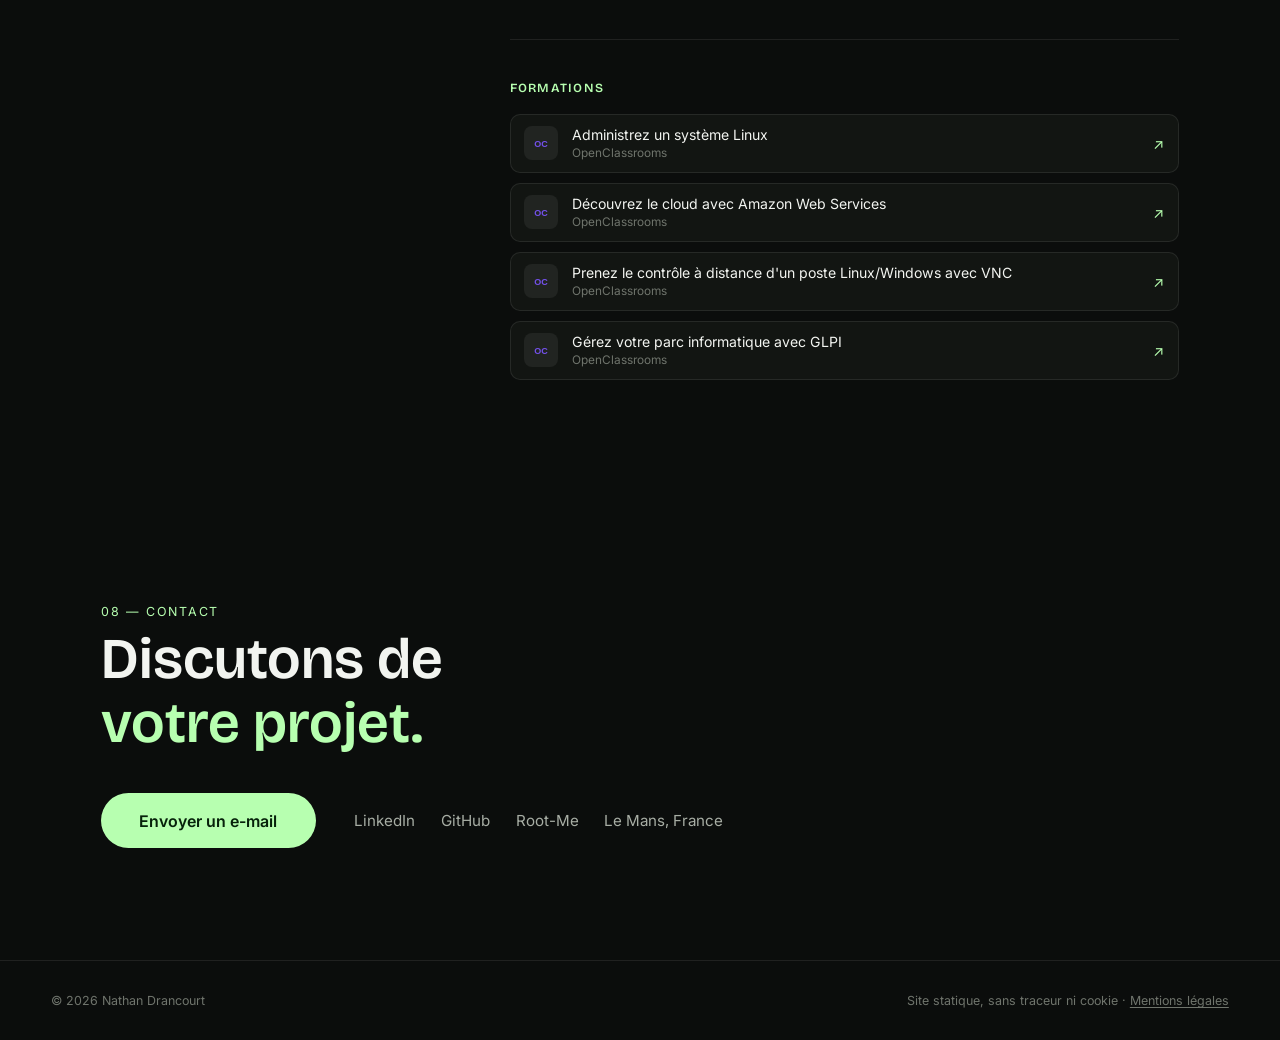
==== commit 0f31d181: "Bump cache-busting de data.js (resté à v19 malgré 5+ modifs) Co-Authored-By: Claude Sonnet 5 <norepl" ====
--- a/index.html
+++ b/index.html
@@ -181,7 +181,7 @@
   <script src="assets/vendor/three.min.js"></script>
   <script src="assets/vendor/gsap.min.js"></script>
   <script src="assets/vendor/ScrollTrigger.min.js"></script>
-  <script src="assets/js/data.js?v=19"></script>
+  <script src="assets/js/data.js?v=20"></script>
   <script src="assets/js/scene.js?v=1"></script>
   <script src="assets/js/main.js?v=14"></script>
 </body>
